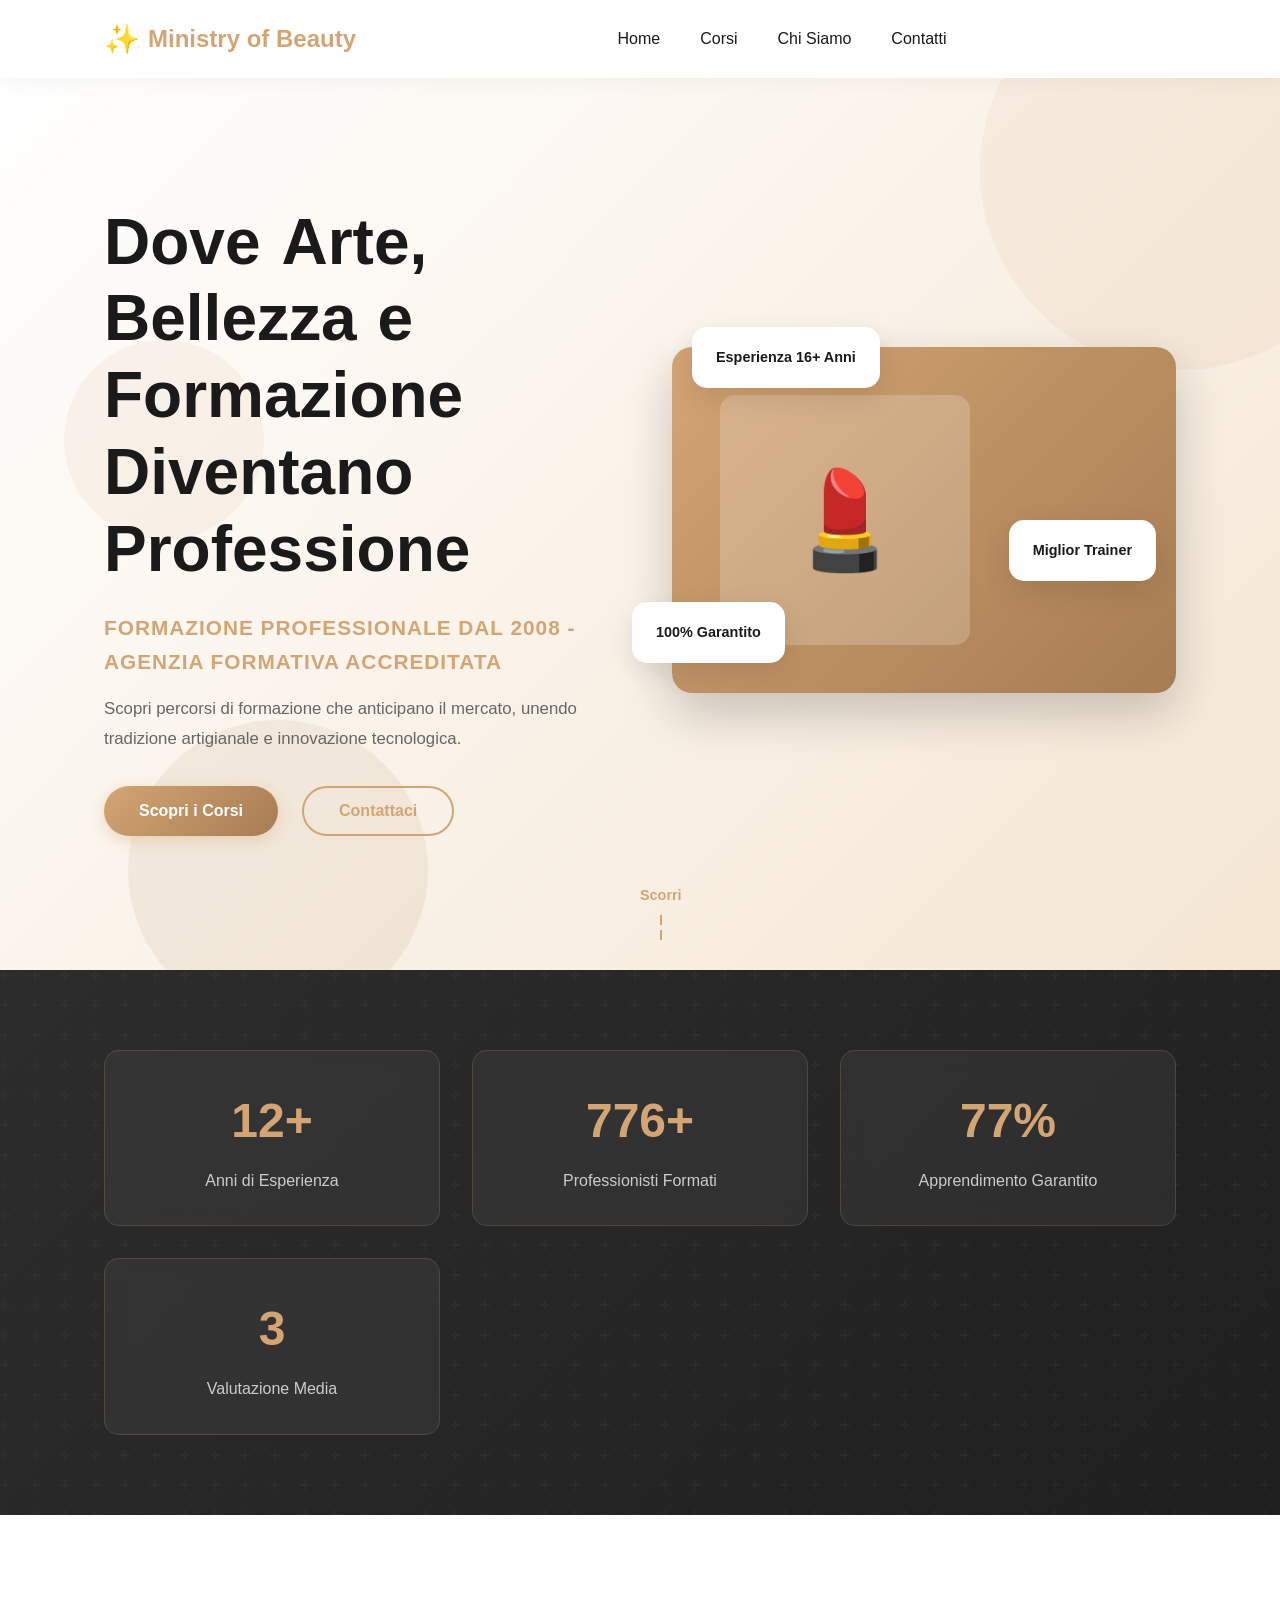
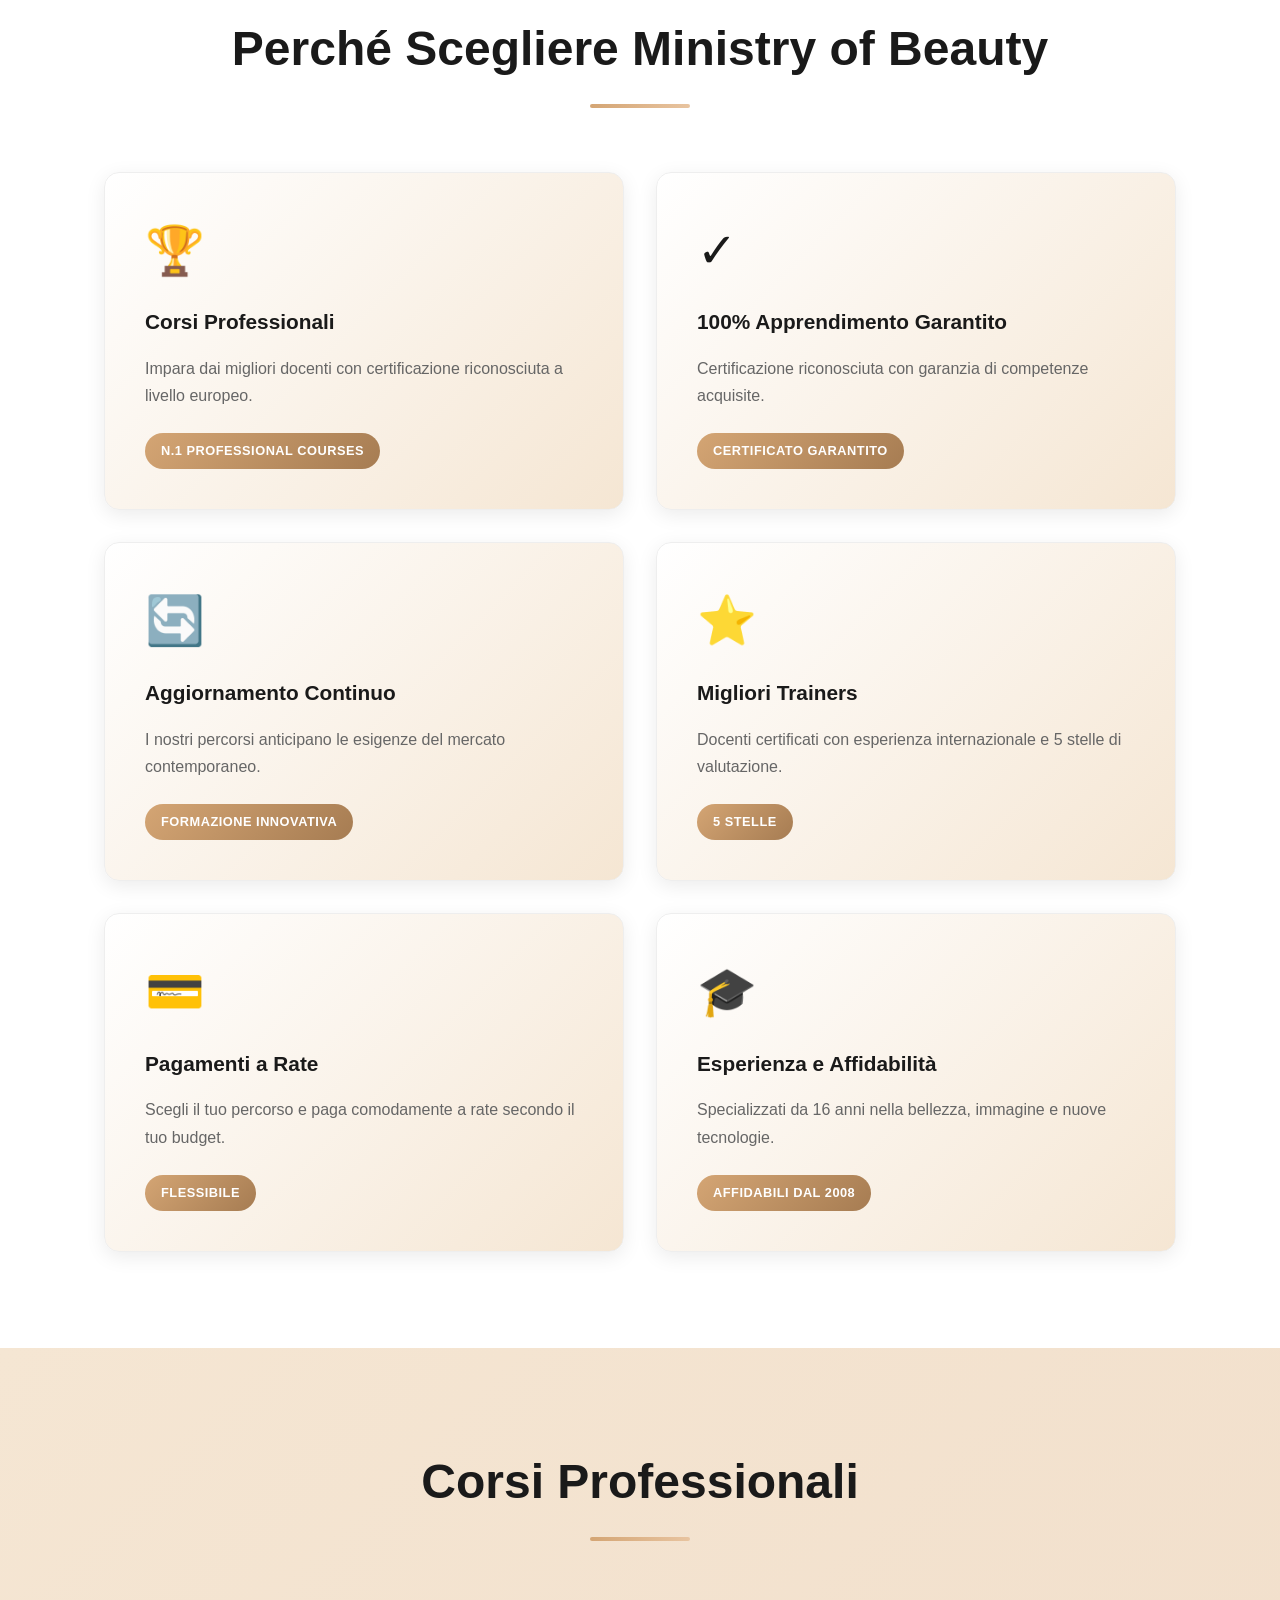
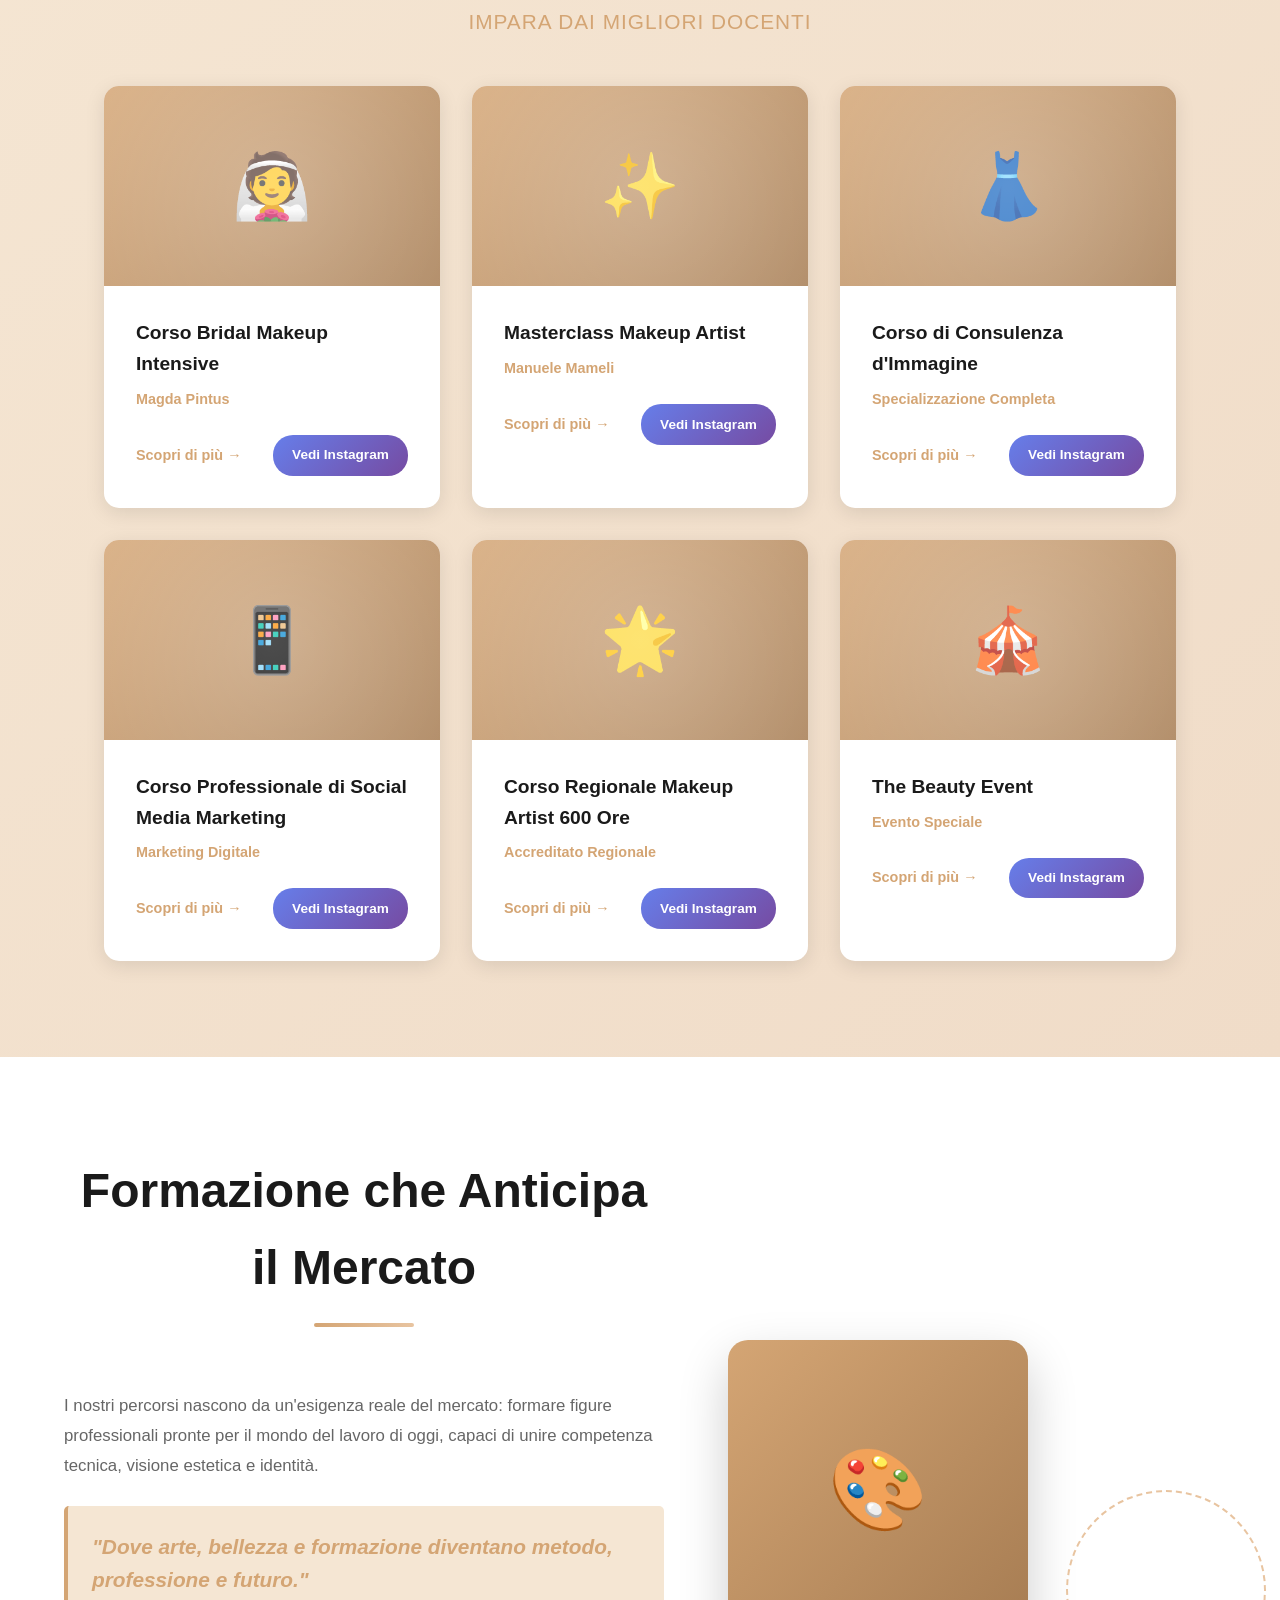
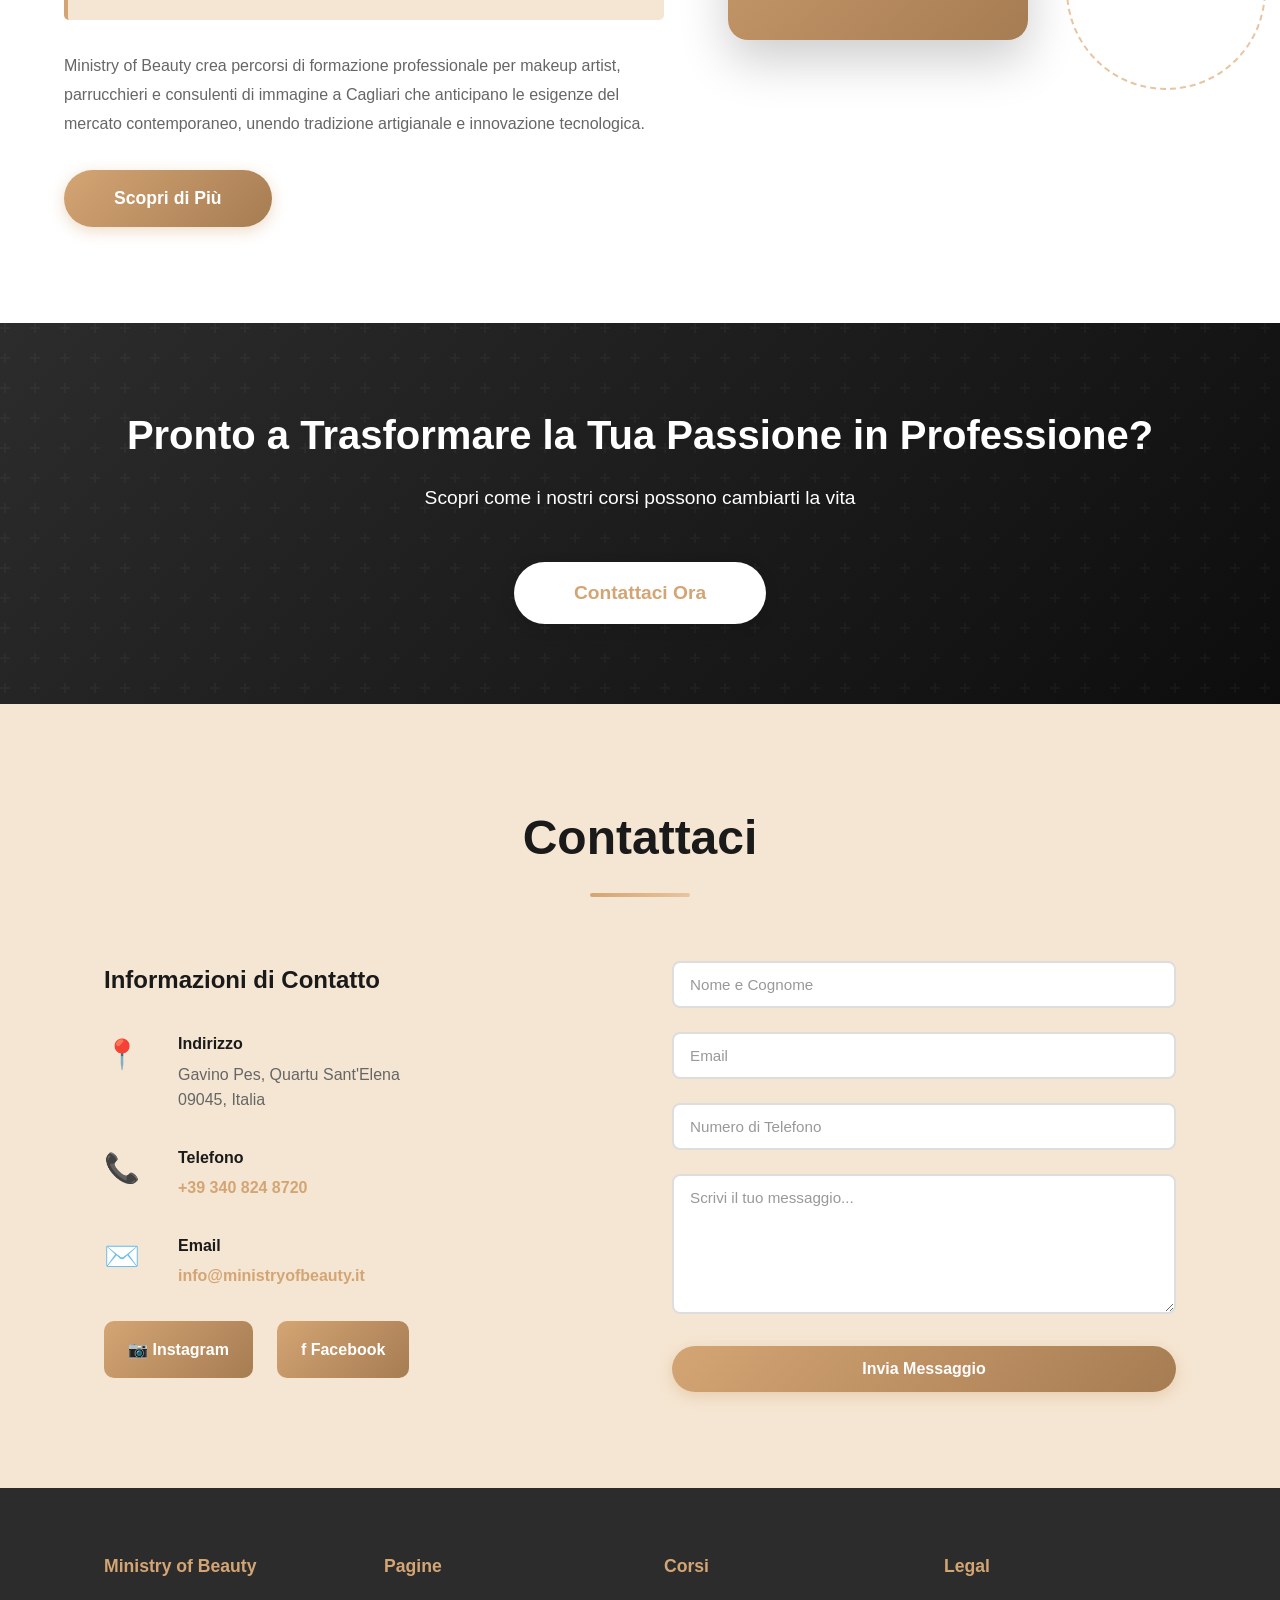
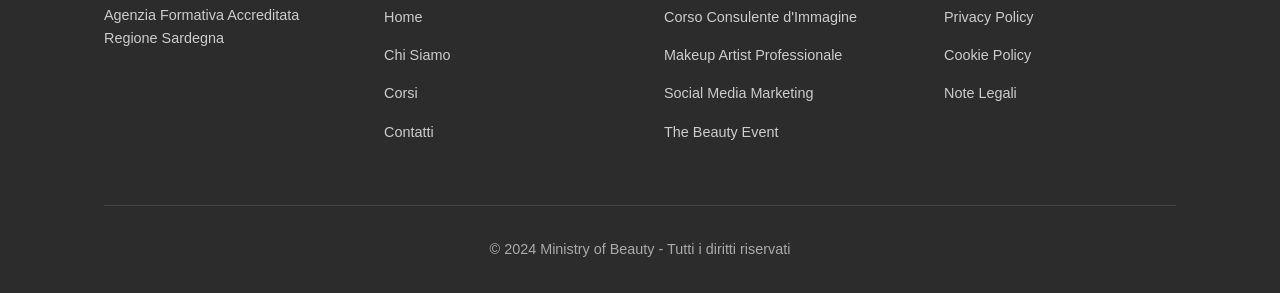
==== index-advanced.html @ 4436c4a7 "Create advanced marketing-style homepage with animations Add complete professional homepage with 3 s" ====
<!DOCTYPE html>
<html lang="it">
<head>
    <meta charset="UTF-8">
    <meta name="viewport" content="width=device-width, initial-scale=1.0">
    <title>Ministry of Beauty - Formazione Professionale di Trucco in Sardegna</title>
    <link rel="stylesheet" href="styles.css">
</head>
<body>

<!-- HEADER & NAVIGATION -->
<header class="navbar">
    <div class="container navbar-container">
        <div class="logo">
            <span class="logo-icon">✨</span>
            <span class="logo-text">Ministry of Beauty</span>
        </div>
        <nav class="nav-menu">
            <a href="#home" class="nav-link">Home</a>
            <a href="#corsi" class="nav-link">Corsi</a>
            <a href="#chi-siamo" class="nav-link">Chi Siamo</a>
            <a href="#contatti" class="nav-link">Contatti</a>
        </nav>
        <button class="mobile-menu-btn">
            <span></span>
            <span></span>
            <span></span>
        </button>
    </div>
</header>

<!-- HERO SECTION -->
<section class="hero" id="home">
    <div class="hero-background">
        <div class="animated-shape shape-1"></div>
        <div class="animated-shape shape-2"></div>
        <div class="animated-shape shape-3"></div>
    </div>

    <div class="container hero-content">
        <div class="hero-text">
            <h1 class="hero-title">
                <span class="word">Dove</span>
                <span class="word">Arte,</span>
                <span class="word">Bellezza</span>
                <span class="word">e</span>
                <span class="word">Formazione</span>
                <span class="word">Diventano</span>
                <span class="word">Professione</span>
            </h1>
            <p class="hero-subtitle">Formazione Professionale dal 2008 - Agenzia Formativa Accreditata</p>
            <p class="hero-description">Scopri percorsi di formazione che anticipano il mercato, unendo tradizione artigianale e innovazione tecnologica.</p>
            <div class="hero-buttons">
                <button class="btn btn-primary btn-pulse">Scopri i Corsi</button>
                <button class="btn btn-secondary">Contattaci</button>
            </div>
        </div>

        <div class="hero-image">
            <div class="image-card">
                <div class="image-placeholder">
                    <span class="emoji">💄</span>
                </div>
            </div>
            <div class="floating-card card-1">Esperienza 16+ Anni</div>
            <div class="floating-card card-2">100% Garantito</div>
            <div class="floating-card card-3">Miglior Trainer</div>
        </div>
    </div>

    <div class="scroll-indicator">
        <span>Scorri</span>
        <div class="scroll-arrow">
            <span></span>
            <span></span>
        </div>
    </div>
</section>

<!-- STATS SECTION -->
<section class="stats">
    <div class="container">
        <div class="stats-grid">
            <div class="stat-item stat-1">
                <div class="stat-number">16+</div>
                <div class="stat-label">Anni di Esperienza</div>
            </div>
            <div class="stat-item stat-2">
                <div class="stat-number">1000+</div>
                <div class="stat-label">Professionisti Formati</div>
            </div>
            <div class="stat-item stat-3">
                <div class="stat-number">100%</div>
                <div class="stat-label">Apprendimento Garantito</div>
            </div>
            <div class="stat-item stat-4">
                <div class="stat-number">5⭐</div>
                <div class="stat-label">Valutazione Media</div>
            </div>
        </div>
    </div>
</section>

<!-- FEATURES SECTION -->
<section class="features">
    <div class="container">
        <h2 class="section-title">Perché Scegliere Ministry of Beauty</h2>
        <div class="features-grid">
            <div class="feature-card feature-1">
                <div class="feature-icon">🏆</div>
                <h3>Corsi Professionali</h3>
                <p>Impara dai migliori docenti con certificazione riconosciuta a livello europeo.</p>
                <span class="feature-label">N.1 Professional Courses</span>
            </div>

            <div class="feature-card feature-2">
                <div class="feature-icon">✓</div>
                <h3>100% Apprendimento Garantito</h3>
                <p>Certificazione riconosciuta con garanzia di competenze acquisite.</p>
                <span class="feature-label">Certificato Garantito</span>
            </div>

            <div class="feature-card feature-3">
                <div class="feature-icon">🔄</div>
                <h3>Aggiornamento Continuo</h3>
                <p>I nostri percorsi anticipano le esigenze del mercato contemporaneo.</p>
                <span class="feature-label">Formazione Innovativa</span>
            </div>

            <div class="feature-card feature-4">
                <div class="feature-icon">⭐</div>
                <h3>Migliori Trainers</h3>
                <p>Docenti certificati con esperienza internazionale e 5 stelle di valutazione.</p>
                <span class="feature-label">5 Stelle</span>
            </div>

            <div class="feature-card feature-5">
                <div class="feature-icon">💳</div>
                <h3>Pagamenti a Rate</h3>
                <p>Scegli il tuo percorso e paga comodamente a rate secondo il tuo budget.</p>
                <span class="feature-label">Flessibile</span>
            </div>

            <div class="feature-card feature-6">
                <div class="feature-icon">🎓</div>
                <h3>Esperienza e Affidabilità</h3>
                <p>Specializzati da 16 anni nella bellezza, immagine e nuove tecnologie.</p>
                <span class="feature-label">Affidabili dal 2008</span>
            </div>
        </div>
    </div>
</section>

<!-- COURSES SECTION -->
<section class="courses" id="corsi">
    <div class="container">
        <h2 class="section-title">Corsi Professionali</h2>
        <p class="section-subtitle">Impara dai migliori docenti</p>

        <div class="courses-grid">
            <div class="course-card course-1">
                <div class="course-image">👰</div>
                <div class="course-content">
                    <h3>Corso Bridal Makeup Intensive</h3>
                    <p>Magda Pintus</p>
                    <div class="course-footer">
                        <a href="#" class="link-btn">Scopri di più →</a>
                        <a href="#" class="instagram-btn">Vedi Instagram</a>
                    </div>
                </div>
            </div>

            <div class="course-card course-2">
                <div class="course-image">✨</div>
                <div class="course-content">
                    <h3>Masterclass Makeup Artist</h3>
                    <p>Manuele Mameli</p>
                    <div class="course-footer">
                        <a href="#" class="link-btn">Scopri di più →</a>
                        <a href="#" class="instagram-btn">Vedi Instagram</a>
                    </div>
                </div>
            </div>

            <div class="course-card course-3">
                <div class="course-image">👗</div>
                <div class="course-content">
                    <h3>Corso di Consulenza d'Immagine</h3>
                    <p>Specializzazione Completa</p>
                    <div class="course-footer">
                        <a href="#" class="link-btn">Scopri di più →</a>
                        <a href="#" class="instagram-btn">Vedi Instagram</a>
                    </div>
                </div>
            </div>

            <div class="course-card course-4">
                <div class="course-image">📱</div>
                <div class="course-content">
                    <h3>Corso Professionale di Social Media Marketing</h3>
                    <p>Marketing Digitale</p>
                    <div class="course-footer">
                        <a href="#" class="link-btn">Scopri di più →</a>
                        <a href="#" class="instagram-btn">Vedi Instagram</a>
                    </div>
                </div>
            </div>

            <div class="course-card course-5">
                <div class="course-image">🌟</div>
                <div class="course-content">
                    <h3>Corso Regionale Makeup Artist 600 Ore</h3>
                    <p>Accreditato Regionale</p>
                    <div class="course-footer">
                        <a href="#" class="link-btn">Scopri di più →</a>
                        <a href="#" class="instagram-btn">Vedi Instagram</a>
                    </div>
                </div>
            </div>

            <div class="course-card course-6">
                <div class="course-image">🎪</div>
                <div class="course-content">
                    <h3>The Beauty Event</h3>
                    <p>Evento Speciale</p>
                    <div class="course-footer">
                        <a href="#" class="link-btn">Scopri di più →</a>
                        <a href="#" class="instagram-btn">Vedi Instagram</a>
                    </div>
                </div>
            </div>
        </div>
    </div>
</section>

<!-- ABOUT SECTION -->
<section class="about" id="chi-siamo">
    <div class="container about-container">
        <div class="about-content">
            <h2 class="section-title">Formazione che Anticipa il Mercato</h2>
            <p class="about-text">I nostri percorsi nascono da un'esigenza reale del mercato: formare figure professionali pronte per il mondo del lavoro di oggi, capaci di unire competenza tecnica, visione estetica e identità.</p>
            <p class="about-tagline">"Dove arte, bellezza e formazione diventano metodo, professione e futuro."</p>

            <p class="about-description">Ministry of Beauty crea percorsi di formazione professionale per makeup artist, parrucchieri e consulenti di immagine a Cagliari che anticipano le esigenze del mercato contemporaneo, unendo tradizione artigianale e innovazione tecnologica.</p>

            <button class="btn btn-primary btn-lg">Scopri di Più</button>
        </div>

        <div class="about-visual">
            <div class="visual-card">
                <span class="visual-emoji">🎨</span>
            </div>
            <div class="visual-dots"></div>
        </div>
    </div>
</section>

<!-- CTA SECTION -->
<section class="cta-section">
    <div class="container">
        <h2>Pronto a Trasformare la Tua Passione in Professione?</h2>
        <p>Scopri come i nostri corsi possono cambiarti la vita</p>
        <button class="btn btn-light btn-xl">Contattaci Ora</button>
    </div>
</section>

<!-- CONTACT SECTION -->
<section class="contact" id="contatti">
    <div class="container">
        <h2 class="section-title">Contattaci</h2>

        <div class="contact-grid">
            <div class="contact-info">
                <h3>Informazioni di Contatto</h3>

                <div class="info-item">
                    <span class="info-icon">📍</span>
                    <div>
                        <strong>Indirizzo</strong>
                        <p>Gavino Pes, Quartu Sant'Elena<br>09045, Italia</p>
                    </div>
                </div>

                <div class="info-item">
                    <span class="info-icon">📞</span>
                    <div>
                        <strong>Telefono</strong>
                        <p><a href="tel:+393408248720">+39 340 824 8720</a></p>
                    </div>
                </div>

                <div class="info-item">
                    <span class="info-icon">✉️</span>
                    <div>
                        <strong>Email</strong>
                        <p><a href="mailto:info@ministryofbeauty.it">info@ministryofbeauty.it</a></p>
                    </div>
                </div>

                <div class="social-links">
                    <a href="#" class="social-icon">📷 Instagram</a>
                    <a href="#" class="social-icon">f Facebook</a>
                </div>
            </div>

            <form class="contact-form" id="contactForm">
                <div class="form-group">
                    <input type="text" placeholder="Nome e Cognome" required>
                </div>

                <div class="form-group">
                    <input type="email" placeholder="Email" required>
                </div>

                <div class="form-group">
                    <input type="tel" placeholder="Numero di Telefono" required>
                </div>

                <div class="form-group">
                    <textarea placeholder="Scrivi il tuo messaggio..." rows="5" required></textarea>
                </div>

                <button type="submit" class="btn btn-primary btn-block">Invia Messaggio</button>
            </form>
        </div>
    </div>
</section>

<!-- FOOTER -->
<footer class="footer">
    <div class="container">
        <div class="footer-content">
            <div class="footer-section">
                <h4>Ministry of Beauty</h4>
                <p>Agenzia Formativa Accreditata Regione Sardegna</p>
            </div>

            <div class="footer-section">
                <h4>Pagine</h4>
                <ul>
                    <li><a href="#home">Home</a></li>
                    <li><a href="#chi-siamo">Chi Siamo</a></li>
                    <li><a href="#corsi">Corsi</a></li>
                    <li><a href="#contatti">Contatti</a></li>
                </ul>
            </div>

            <div class="footer-section">
                <h4>Corsi</h4>
                <ul>
                    <li><a href="#">Corso Consulente d'Immagine</a></li>
                    <li><a href="#">Makeup Artist Professionale</a></li>
                    <li><a href="#">Social Media Marketing</a></li>
                    <li><a href="#">The Beauty Event</a></li>
                </ul>
            </div>

            <div class="footer-section">
                <h4>Legal</h4>
                <ul>
                    <li><a href="#">Privacy Policy</a></li>
                    <li><a href="#">Cookie Policy</a></li>
                    <li><a href="#">Note Legali</a></li>
                </ul>
            </div>
        </div>

        <div class="footer-bottom">
            <p>&copy; 2024 Ministry of Beauty - Tutti i diritti riservati</p>
        </div>
    </div>
</footer>

<script src="script.js"></script>
</body>
</html>
---- styles.css ----
/* ================================
   RESET & VARIABLES
   ================================ */

* {
    margin: 0;
    padding: 0;
    box-sizing: border-box;
}

:root {
    --primary: #d4a574;
    --primary-dark: #a67c52;
    --primary-light: #e8c4a0;
    --secondary: #2c2c2c;
    --accent: #f5e6d3;
    --text-dark: #1a1a1a;
    --text-light: #666;
    --border: #eee;
    --success: #4caf50;
    --white: #ffffff;
    --shadow: 0 10px 30px rgba(0, 0, 0, 0.1);
    --shadow-lg: 0 20px 50px rgba(0, 0, 0, 0.2);
}

html {
    scroll-behavior: smooth;
}

body {
    font-family: 'Segoe UI', Tahoma, Geneva, Verdana, sans-serif;
    line-height: 1.6;
    color: var(--text-dark);
    background: var(--white);
    overflow-x: hidden;
}

.container {
    max-width: 1200px;
    margin: 0 auto;
    padding: 0 5%;
}

/* ================================
   BUTTONS
   ================================ */

.btn {
    padding: 14px 35px;
    border: none;
    border-radius: 50px;
    font-size: 1rem;
    font-weight: 600;
    cursor: pointer;
    transition: all 0.3s cubic-bezier(0.4, 0, 0.2, 1);
    position: relative;
    overflow: hidden;
    text-decoration: none;
    display: inline-block;
}

.btn::before {
    content: '';
    position: absolute;
    top: 0;
    left: -100%;
    width: 100%;
    height: 100%;
    background: rgba(255, 255, 255, 0.2);
    transition: left 0.4s ease;
}

.btn:hover::before {
    left: 100%;
}

.btn-primary {
    background: linear-gradient(135deg, var(--primary) 0%, var(--primary-dark) 100%);
    color: var(--white);
    box-shadow: 0 4px 15px rgba(212, 165, 116, 0.4);
}

.btn-primary:hover {
    transform: translateY(-3px);
    box-shadow: 0 8px 25px rgba(212, 165, 116, 0.6);
}

.btn-primary:active {
    transform: translateY(-1px);
}

.btn-secondary {
    background: transparent;
    color: var(--primary);
    border: 2px solid var(--primary);
}

.btn-secondary:hover {
    background: var(--primary);
    color: var(--white);
    box-shadow: 0 8px 25px rgba(212, 165, 116, 0.4);
}

.btn-light {
    background: var(--white);
    color: var(--primary);
    box-shadow: 0 4px 15px rgba(0, 0, 0, 0.1);
}

.btn-light:hover {
    transform: translateY(-3px);
    box-shadow: 0 8px 25px rgba(0, 0, 0, 0.2);
}

.btn-block {
    width: 100%;
}

.btn-lg {
    padding: 18px 50px;
    font-size: 1.1rem;
}

.btn-xl {
    padding: 20px 60px;
    font-size: 1.2rem;
}

.btn-pulse {
    animation: pulse-animation 2s ease-in-out infinite;
}

@keyframes pulse-animation {
    0%, 100% {
        box-shadow: 0 4px 15px rgba(212, 165, 116, 0.4);
    }
    50% {
        box-shadow: 0 4px 30px rgba(212, 165, 116, 0.8);
    }
}

/* ================================
   HEADER & NAVIGATION
   ================================ */

.navbar {
    position: fixed;
    top: 0;
    width: 100%;
    background: rgba(255, 255, 255, 0.95);
    backdrop-filter: blur(10px);
    box-shadow: 0 2px 20px rgba(0, 0, 0, 0.05);
    z-index: 1000;
}

.navbar-container {
    display: flex;
    justify-content: space-between;
    align-items: center;
    padding: 1rem 5%;
    gap: 2rem;
}

.logo {
    display: flex;
    align-items: center;
    gap: 0.5rem;
    font-size: 1.5rem;
    font-weight: bold;
    color: var(--primary);
    text-decoration: none;
}

.logo-icon {
    font-size: 1.8rem;
    animation: float 3s ease-in-out infinite;
}

@keyframes float {
    0%, 100% { transform: translateY(0px); }
    50% { transform: translateY(-10px); }
}

.nav-menu {
    display: flex;
    gap: 2.5rem;
    flex: 1;
    justify-content: center;
}

.nav-link {
    color: var(--text-dark);
    text-decoration: none;
    font-weight: 500;
    position: relative;
    transition: color 0.3s ease;
}

.nav-link::after {
    content: '';
    position: absolute;
    bottom: -5px;
    left: 0;
    width: 0;
    height: 2px;
    background: var(--primary);
    transition: width 0.3s ease;
}

.nav-link:hover {
    color: var(--primary);
}

.nav-link:hover::after {
    width: 100%;
}

.mobile-menu-btn {
    display: none;
    flex-direction: column;
    gap: 5px;
    background: none;
    border: none;
    cursor: pointer;
}

.mobile-menu-btn span {
    width: 25px;
    height: 3px;
    background: var(--text-dark);
    border-radius: 2px;
    transition: all 0.3s ease;
}

/* ================================
   HERO SECTION
   ================================ */

.hero {
    margin-top: 70px;
    min-height: 100vh;
    background: linear-gradient(135deg, #ffffff 0%, var(--accent) 100%);
    position: relative;
    overflow: hidden;
    display: flex;
    align-items: center;
    justify-content: center;
}

.hero-background {
    position: absolute;
    top: 0;
    left: 0;
    right: 0;
    bottom: 0;
    z-index: 1;
    overflow: hidden;
}

.animated-shape {
    position: absolute;
    border-radius: 50%;
    opacity: 0.1;
}

.shape-1 {
    width: 400px;
    height: 400px;
    background: var(--primary);
    top: -100px;
    right: -100px;
    animation: float-shape 6s ease-in-out infinite;
}

.shape-2 {
    width: 300px;
    height: 300px;
    background: var(--primary-dark);
    bottom: -50px;
    left: 10%;
    animation: float-shape-2 8s ease-in-out infinite;
}

.shape-3 {
    width: 200px;
    height: 200px;
    background: var(--primary);
    top: 30%;
    left: 5%;
    animation: float-shape 7s ease-in-out infinite;
}

@keyframes float-shape {
    0%, 100% { transform: translate(0, 0) rotate(0deg); }
    50% { transform: translate(30px, -30px) rotate(180deg); }
}

@keyframes float-shape-2 {
    0%, 100% { transform: translate(0, 0) rotate(0deg); }
    50% { transform: translate(-30px, 30px) rotate(180deg); }
}

.hero-content {
    display: grid;
    grid-template-columns: 1fr 1fr;
    gap: 4rem;
    align-items: center;
    z-index: 2;
    position: relative;
}

.hero-text {
    animation: slide-in-left 0.8s ease-out;
}

@keyframes slide-in-left {
    from {
        opacity: 0;
        transform: translateX(-50px);
    }
    to {
        opacity: 1;
        transform: translateX(0);
    }
}

.hero-title {
    font-size: 4rem;
    font-weight: 700;
    line-height: 1.2;
    margin-bottom: 1.5rem;
    color: var(--text-dark);
}

.hero-title .word {
    display: inline-block;
    opacity: 0;
    animation: word-appear 0.6s ease-out forwards;
    margin-right: 0.2rem;
}

.hero-title .word:nth-child(1) { animation-delay: 0s; }
.hero-title .word:nth-child(2) { animation-delay: 0.1s; }
.hero-title .word:nth-child(3) { animation-delay: 0.2s; }
.hero-title .word:nth-child(4) { animation-delay: 0.3s; }
.hero-title .word:nth-child(5) { animation-delay: 0.4s; }
.hero-title .word:nth-child(6) { animation-delay: 0.5s; }
.hero-title .word:nth-child(7) { animation-delay: 0.6s; }

@keyframes word-appear {
    from {
        opacity: 0;
        transform: translateY(30px);
    }
    to {
        opacity: 1;
        transform: translateY(0);
    }
}

.hero-subtitle {
    font-size: 1.3rem;
    color: var(--primary);
    margin-bottom: 1rem;
    font-weight: 600;
    text-transform: uppercase;
    letter-spacing: 1px;
    animation: fade-in 0.8s ease-out 0.5s both;
}

.hero-description {
    font-size: 1.05rem;
    color: var(--text-light);
    margin-bottom: 2rem;
    line-height: 1.8;
    animation: fade-in 0.8s ease-out 0.6s both;
}

@keyframes fade-in {
    from {
        opacity: 0;
        transform: translateY(20px);
    }
    to {
        opacity: 1;
        transform: translateY(0);
    }
}

.hero-buttons {
    display: flex;
    gap: 1.5rem;
    animation: fade-in 0.8s ease-out 0.7s both;
}

.hero-image {
    position: relative;
    animation: slide-in-right 0.8s ease-out;
}

@keyframes slide-in-right {
    from {
        opacity: 0;
        transform: translateX(50px);
    }
    to {
        opacity: 1;
        transform: translateX(0);
    }
}

.image-card {
    background: linear-gradient(135deg, var(--primary) 0%, var(--primary-dark) 100%);
    border-radius: 20px;
    padding: 3rem;
    text-align: center;
    position: relative;
    box-shadow: var(--shadow-lg);
}

.image-placeholder {
    width: 250px;
    height: 250px;
    background: rgba(255, 255, 255, 0.2);
    border-radius: 15px;
    display: flex;
    align-items: center;
    justify-content: center;
    font-size: 6rem;
    animation: scale-bounce 1s ease-in-out infinite;
}

@keyframes scale-bounce {
    0%, 100% { transform: scale(1); }
    50% { transform: scale(1.05); }
}

.floating-card {
    position: absolute;
    background: var(--white);
    padding: 1.2rem 1.5rem;
    border-radius: 15px;
    box-shadow: var(--shadow);
    font-weight: 600;
    color: var(--text-dark);
    font-size: 0.9rem;
    animation: float-up 3s ease-in-out infinite;
}

.card-1 {
    top: -20px;
    left: 20px;
    animation-delay: 0s;
}

.card-2 {
    bottom: 30px;
    left: -40px;
    animation-delay: 0.5s;
}

.card-3 {
    right: 20px;
    top: 50%;
    animation-delay: 1s;
}

@keyframes float-up {
    0%, 100% { transform: translateY(0px); }
    50% { transform: translateY(-20px); }
}

.scroll-indicator {
    position: absolute;
    bottom: 30px;
    left: 50%;
    transform: translateX(-50%);
    text-align: center;
    animation: fade-in 0.8s ease-out 1s both;
}

.scroll-indicator span {
    display: block;
    color: var(--primary);
    font-weight: 600;
    margin-bottom: 0.5rem;
    font-size: 0.9rem;
}

.scroll-arrow {
    display: flex;
    flex-direction: column;
    gap: 5px;
}

.scroll-arrow span {
    width: 2px;
    height: 10px;
    background: var(--primary);
    margin: 0 auto;
    animation: scroll-down 2s ease-in-out infinite;
}

.scroll-arrow span:nth-child(2) {
    animation-delay: 0.2s;
}

@keyframes scroll-down {
    0% {
        opacity: 1;
        transform: translateY(0);
    }
    50% {
        opacity: 1;
    }
    100% {
        opacity: 0;
        transform: translateY(10px);
    }
}

/* ================================
   STATS SECTION
   ================================ */

.stats {
    background: linear-gradient(135deg, var(--secondary) 0%, #1f1f1f 100%);
    padding: 5rem 0;
    position: relative;
    overflow: hidden;
}

.stats::before {
    content: '';
    position: absolute;
    top: 0;
    left: 0;
    right: 0;
    bottom: 0;
    background: url("data:image/svg+xml,%3Csvg width='60' height='60' viewBox='0 0 60 60' xmlns='http://www.w3.org/2000/svg'%3E%3Cg fill='none' fill-rule='evenodd'%3E%3Cg fill='%23ffffff' fill-opacity='0.05'%3E%3Cpath d='M36 34v-4h-2v4h-4v2h4v4h2v-4h4v-2h-4zm0-30V0h-2v4h-4v2h4v4h2V6h4V4h-4zM6 34v-4H4v4H0v2h4v4h2v-4h4v-2H6zM6 4V0H4v4H0v2h4v4h2V6h4V4H6z'/%3E%3C/g%3E%3C/g%3E%3C/svg%3E");
    opacity: 0.5;
}

.stats-grid {
    display: grid;
    grid-template-columns: repeat(auto-fit, minmax(250px, 1fr));
    gap: 2rem;
    position: relative;
    z-index: 1;
}

.stat-item {
    text-align: center;
    color: var(--white);
    padding: 2rem;
    background: rgba(255, 255, 255, 0.05);
    border-radius: 15px;
    border: 1px solid rgba(212, 165, 116, 0.2);
    backdrop-filter: blur(10px);
    transition: all 0.3s ease;
}

.stat-item:hover {
    background: rgba(212, 165, 116, 0.1);
    border-color: rgba(212, 165, 116, 0.5);
    transform: translateY(-10px);
}

.stat-number {
    font-size: 3rem;
    font-weight: 700;
    color: var(--primary);
    margin-bottom: 0.5rem;
    animation: counter-up 2s ease-out;
}

.stat-label {
    font-size: 1rem;
    color: #ccc;
    font-weight: 500;
}

@keyframes counter-up {
    from {
        opacity: 0;
        transform: translateY(20px);
    }
    to {
        opacity: 1;
        transform: translateY(0);
    }
}

/* ================================
   FEATURES SECTION
   ================================ */

.features {
    padding: 6rem 0;
    background: var(--white);
}

.section-title {
    font-size: 3rem;
    font-weight: 700;
    text-align: center;
    margin-bottom: 4rem;
    color: var(--text-dark);
    position: relative;
}

.section-title::after {
    content: '';
    display: block;
    width: 100px;
    height: 4px;
    background: linear-gradient(90deg, var(--primary), var(--primary-light));
    margin: 1rem auto 0;
    border-radius: 2px;
}

.features-grid {
    display: grid;
    grid-template-columns: repeat(auto-fit, minmax(350px, 1fr));
    gap: 2rem;
}

.feature-card {
    background: linear-gradient(135deg, #ffffff 0%, var(--accent) 100%);
    padding: 2.5rem;
    border-radius: 15px;
    border: 1px solid var(--border);
    box-shadow: 0 5px 20px rgba(0, 0, 0, 0.08);
    transition: all 0.3s cubic-bezier(0.4, 0, 0.2, 1);
    position: relative;
    overflow: hidden;
    cursor: pointer;
}

.feature-card::before {
    content: '';
    position: absolute;
    top: 0;
    left: -100%;
    width: 100%;
    height: 100%;
    background: linear-gradient(90deg, transparent, rgba(212, 165, 116, 0.2), transparent);
    transition: left 0.5s ease;
}

.feature-card:hover::before {
    left: 100%;
}

.feature-card:hover {
    transform: translateY(-15px);
    box-shadow: 0 15px 40px rgba(212, 165, 116, 0.2);
    border-color: var(--primary);
}

.feature-icon {
    font-size: 3rem;
    margin-bottom: 1rem;
    display: block;
    transition: all 0.3s ease;
}

.feature-card:hover .feature-icon {
    transform: scale(1.2) rotate(10deg);
}

.feature-card h3 {
    font-size: 1.3rem;
    margin-bottom: 1rem;
    color: var(--text-dark);
}

.feature-card p {
    color: var(--text-light);
    margin-bottom: 1.5rem;
    line-height: 1.7;
}

.feature-label {
    display: inline-block;
    background: linear-gradient(135deg, var(--primary), var(--primary-dark));
    color: var(--white);
    padding: 0.5rem 1rem;
    border-radius: 20px;
    font-size: 0.8rem;
    font-weight: 600;
    text-transform: uppercase;
    letter-spacing: 0.5px;
}

/* Animation stagger effect */
.feature-1 { animation: slide-in-bottom 0.6s ease-out 0s; }
.feature-2 { animation: slide-in-bottom 0.6s ease-out 0.1s; }
.feature-3 { animation: slide-in-bottom 0.6s ease-out 0.2s; }
.feature-4 { animation: slide-in-bottom 0.6s ease-out 0.3s; }
.feature-5 { animation: slide-in-bottom 0.6s ease-out 0.4s; }
.feature-6 { animation: slide-in-bottom 0.6s ease-out 0.5s; }

@keyframes slide-in-bottom {
    from {
        opacity: 0;
        transform: translateY(50px);
    }
    to {
        opacity: 1;
        transform: translateY(0);
    }
}

/* ================================
   COURSES SECTION
   ================================ */

.courses {
    padding: 6rem 0;
    background: linear-gradient(135deg, var(--accent) 0%, #f0dcc8 100%);
    position: relative;
}

.section-subtitle {
    text-align: center;
    font-size: 1.3rem;
    color: var(--primary);
    margin-bottom: 3rem;
    font-weight: 500;
    text-transform: uppercase;
    letter-spacing: 1px;
}

.courses-grid {
    display: grid;
    grid-template-columns: repeat(auto-fit, minmax(320px, 1fr));
    gap: 2rem;
}

.course-card {
    background: var(--white);
    border-radius: 15px;
    overflow: hidden;
    box-shadow: 0 5px 20px rgba(0, 0, 0, 0.1);
    transition: all 0.3s cubic-bezier(0.4, 0, 0.2, 1);
    position: relative;
}

.course-card::after {
    content: '';
    position: absolute;
    top: 0;
    left: 0;
    right: 0;
    height: 4px;
    background: linear-gradient(90deg, var(--primary), var(--primary-light), var(--primary));
    transform: scaleX(0);
    transform-origin: left;
    transition: transform 0.4s ease;
}

.course-card:hover::after {
    transform: scaleX(1);
}

.course-card:hover {
    transform: translateY(-20px);
    box-shadow: 0 20px 50px rgba(212, 165, 116, 0.3);
}

.course-image {
    width: 100%;
    height: 200px;
    background: linear-gradient(135deg, var(--primary) 0%, var(--primary-dark) 100%);
    display: flex;
    align-items: center;
    justify-content: center;
    font-size: 4rem;
    transition: all 0.3s ease;
    position: relative;
    overflow: hidden;
}

.course-card:hover .course-image {
    background: linear-gradient(135deg, var(--primary-dark) 0%, var(--primary) 100%);
}

.course-image::before {
    content: '';
    position: absolute;
    top: -50%;
    left: -50%;
    width: 200%;
    height: 200%;
    background: radial-gradient(circle, rgba(255, 255, 255, 0.3), transparent);
    animation: shimmer 3s infinite;
}

@keyframes shimmer {
    0% { transform: translate(-100%, -100%) rotate(0deg); }
    100% { transform: translate(100%, 100%) rotate(360deg); }
}

.course-content {
    padding: 2rem;
}

.course-content h3 {
    font-size: 1.2rem;
    color: var(--text-dark);
    margin-bottom: 0.5rem;
    font-weight: 600;
}

.course-content p {
    color: var(--primary);
    font-weight: 600;
    font-size: 0.9rem;
    margin-bottom: 1.5rem;
}

.course-footer {
    display: flex;
    justify-content: space-between;
    align-items: center;
    gap: 1rem;
}

.link-btn {
    color: var(--primary);
    text-decoration: none;
    font-weight: 600;
    transition: all 0.3s ease;
    font-size: 0.9rem;
}

.link-btn:hover {
    color: var(--primary-dark);
    gap: 0.5rem;
}

.instagram-btn {
    background: linear-gradient(135deg, #667eea 0%, #764ba2 100%);
    color: var(--white);
    text-decoration: none;
    padding: 0.6rem 1.2rem;
    border-radius: 20px;
    font-size: 0.85rem;
    font-weight: 600;
    transition: all 0.3s ease;
    display: inline-block;
}

.instagram-btn:hover {
    transform: scale(1.05);
    box-shadow: 0 5px 15px rgba(102, 126, 234, 0.4);
}

/* Course card stagger animation */
.course-1 { animation: pop-in 0.6s ease-out 0s; }
.course-2 { animation: pop-in 0.6s ease-out 0.1s; }
.course-3 { animation: pop-in 0.6s ease-out 0.2s; }
.course-4 { animation: pop-in 0.6s ease-out 0.3s; }
.course-5 { animation: pop-in 0.6s ease-out 0.4s; }
.course-6 { animation: pop-in 0.6s ease-out 0.5s; }

@keyframes pop-in {
    from {
        opacity: 0;
        transform: scale(0.8);
    }
    to {
        opacity: 1;
        transform: scale(1);
    }
}

/* ================================
   ABOUT SECTION
   ================================ */

.about {
    padding: 6rem 0;
    background: var(--white);
}

.about-container {
    max-width: 100%;
}

.about-content {
    max-width: 600px;
    animation: fade-in 0.8s ease-out;
}

.about-text {
    font-size: 1.05rem;
    color: var(--text-light);
    margin-bottom: 1.5rem;
    line-height: 1.8;
}

.about-tagline {
    font-size: 1.3rem;
    color: var(--primary);
    font-style: italic;
    font-weight: 600;
    margin-bottom: 2rem;
    padding: 1.5rem;
    background: var(--accent);
    border-left: 4px solid var(--primary);
    border-radius: 5px;
}

.about-description {
    font-size: 1rem;
    color: var(--text-light);
    margin-bottom: 2rem;
    line-height: 1.8;
}

.about-container {
    display: flex;
    gap: 4rem;
    align-items: center;
}

.about-visual {
    position: relative;
    flex: 1;
}

.visual-card {
    width: 300px;
    height: 300px;
    background: linear-gradient(135deg, var(--primary) 0%, var(--primary-dark) 100%);
    border-radius: 20px;
    display: flex;
    align-items: center;
    justify-content: center;
    font-size: 5rem;
    box-shadow: var(--shadow-lg);
    animation: float-rotate 4s ease-in-out infinite;
}

@keyframes float-rotate {
    0%, 100% { transform: translateY(0) rotateZ(0deg); }
    50% { transform: translateY(-20px) rotateZ(5deg); }
}

.visual-dots {
    position: absolute;
    width: 200px;
    height: 200px;
    border: 2px dashed var(--primary-light);
    border-radius: 50%;
    bottom: -50px;
    right: -50px;
    animation: rotate-dots 8s linear infinite;
}

@keyframes rotate-dots {
    0% { transform: rotate(0deg); }
    100% { transform: rotate(360deg); }
}

/* ================================
   CTA SECTION
   ================================ */

.cta-section {
    background: linear-gradient(135deg, var(--secondary) 0%, #0d0d0d 100%);
    color: var(--white);
    padding: 5rem 0;
    text-align: center;
    position: relative;
    overflow: hidden;
}

.cta-section::before {
    content: '';
    position: absolute;
    top: 0;
    left: 0;
    right: 0;
    bottom: 0;
    background: url("data:image/svg+xml,%3Csvg width='60' height='60' viewBox='0 0 60 60' xmlns='http://www.w3.org/2000/svg'%3E%3Cg fill='none' fill-rule='evenodd'%3E%3Cg fill='%23ffffff' fill-opacity='0.03'%3E%3Cpath d='M36 34v-4h-2v4h-4v2h4v4h2v-4h4v-2h-4zm0-30V0h-2v4h-4v2h4v4h2V6h4V4h-4zM6 34v-4H4v4H0v2h4v4h2v-4h4v-2H6zM6 4V0H4v4H0v2h4v4h2V6h4V4H6z'/%3E%3C/g%3E%3C/g%3E%3C/svg%3E");
}

.cta-section h2 {
    font-size: 2.5rem;
    margin-bottom: 1rem;
    position: relative;
    z-index: 1;
    animation: slide-in-top 0.8s ease-out;
}

.cta-section p {
    font-size: 1.2rem;
    margin-bottom: 3rem;
    position: relative;
    z-index: 1;
    animation: fade-in 0.8s ease-out 0.2s both;
}

@keyframes slide-in-top {
    from {
        opacity: 0;
        transform: translateY(30px);
    }
    to {
        opacity: 1;
        transform: translateY(0);
    }
}

.cta-section .btn {
    position: relative;
    z-index: 1;
    animation: fade-in 0.8s ease-out 0.4s both;
}

/* ================================
   CONTACT SECTION
   ================================ */

.contact {
    padding: 6rem 0;
    background: var(--accent);
}

.contact-grid {
    display: grid;
    grid-template-columns: 1fr 1fr;
    gap: 4rem;
    margin-top: 3rem;
}

.contact-info {
    animation: fade-in 0.8s ease-out;
}

.contact-info h3 {
    font-size: 1.5rem;
    margin-bottom: 2rem;
    color: var(--text-dark);
}

.info-item {
    display: flex;
    gap: 1.5rem;
    margin-bottom: 2rem;
    align-items: flex-start;
}

.info-icon {
    font-size: 1.8rem;
    min-width: 50px;
}

.info-item strong {
    display: block;
    color: var(--text-dark);
    margin-bottom: 0.3rem;
}

.info-item p {
    color: var(--text-light);
    margin: 0;
}

.info-item a {
    color: var(--primary);
    text-decoration: none;
    font-weight: 600;
    transition: all 0.3s ease;
}

.info-item a:hover {
    color: var(--primary-dark);
}

.social-links {
    display: flex;
    gap: 1.5rem;
    margin-top: 2rem;
}

.social-icon {
    background: linear-gradient(135deg, var(--primary), var(--primary-dark));
    color: var(--white);
    padding: 1rem 1.5rem;
    border-radius: 10px;
    text-decoration: none;
    font-weight: 600;
    transition: all 0.3s ease;
    display: inline-block;
}

.social-icon:hover {
    transform: translateY(-5px);
    box-shadow: 0 10px 25px rgba(212, 165, 116, 0.4);
}

.contact-form {
    animation: fade-in 0.8s ease-out 0.2s both;
}

.form-group {
    margin-bottom: 1.5rem;
}

.form-group input,
.form-group textarea {
    width: 100%;
    padding: 13px 16px;
    border: 2px solid #ddd;
    border-radius: 8px;
    font-family: inherit;
    font-size: 0.95rem;
    transition: all 0.3s ease;
    background: var(--white);
}

.form-group input:focus,
.form-group textarea:focus {
    outline: none;
    border-color: var(--primary);
    background: var(--white);
    box-shadow: 0 0 0 4px rgba(212, 165, 116, 0.1);
}

.form-group input::placeholder,
.form-group textarea::placeholder {
    color: #999;
}

.form-group textarea {
    resize: vertical;
    min-height: 140px;
}

/* ================================
   FOOTER
   ================================ */

.footer {
    background: var(--secondary);
    color: var(--white);
    padding: 4rem 0 2rem;
}

.footer-content {
    display: grid;
    grid-template-columns: repeat(auto-fit, minmax(200px, 1fr));
    gap: 3rem;
    margin-bottom: 3rem;
}

.footer-section h4 {
    color: var(--primary);
    margin-bottom: 1.5rem;
    font-size: 1.1rem;
}

.footer-section p {
    color: #ccc;
    font-size: 0.9rem;
    line-height: 1.6;
}

.footer-section ul {
    list-style: none;
}

.footer-section ul li {
    margin-bottom: 0.8rem;
}

.footer-section a {
    color: #ccc;
    text-decoration: none;
    transition: color 0.3s ease;
    font-size: 0.9rem;
}

.footer-section a:hover {
    color: var(--primary);
}

.footer-bottom {
    border-top: 1px solid #444;
    padding-top: 2rem;
    text-align: center;
    color: #aaa;
    font-size: 0.9rem;
}

/* ================================
   RESPONSIVE DESIGN
   ================================ */

@media (max-width: 768px) {
    .nav-menu {
        display: none;
    }

    .mobile-menu-btn {
        display: flex;
    }

    .hero-content {
        grid-template-columns: 1fr;
        gap: 2rem;
    }

    .hero-title {
        font-size: 2.2rem;
    }

    .hero-image {
        order: -1;
    }

    .image-placeholder {
        width: 180px;
        height: 180px;
        font-size: 4rem;
    }

    .floating-card {
        font-size: 0.8rem;
        padding: 0.8rem 1rem;
    }

    .features-grid,
    .courses-grid {
        grid-template-columns: 1fr;
    }

    .about-container {
        flex-direction: column;
    }

    .visual-card {
        width: 250px;
        height: 250px;
    }

    .contact-grid {
        grid-template-columns: 1fr;
        gap: 2rem;
    }

    .hero-buttons {
        flex-direction: column;
    }

    .section-title {
        font-size: 2rem;
    }

    .hero-title .word {
        margin-right: 0.1rem;
    }
}

@media (max-width: 480px) {
    .hero {
        margin-top: 60px;
        min-height: auto;
        padding: 3rem 0;
    }

    .hero-title {
        font-size: 1.5rem;
        line-height: 1.3;
    }

    .hero-subtitle {
        font-size: 1rem;
    }

    .hero-buttons {
        flex-direction: column;
    }

    .btn {
        padding: 12px 25px;
        font-size: 0.9rem;
    }

    .stats-grid {
        grid-template-columns: 1fr;
    }

    .section-title {
        font-size: 1.5rem;
    }

    .image-card {
        padding: 1.5rem;
    }

    .image-placeholder {
        width: 150px;
        height: 150px;
        font-size: 3rem;
    }
}

/* ================================
   SCROLL ANIMATIONS
   ================================ */

.scroll-fade {
    opacity: 0;
    transform: translateY(30px);
    transition: opacity 0.6s ease, transform 0.6s ease;
}

.scroll-fade.visible {
    opacity: 1;
    transform: translateY(0);
}

/* ================================
   UTILITY CLASSES
   ================================ */

.text-center {
    text-align: center;
}

.mt {
    margin-top: 2rem;
}

.mb {
    margin-bottom: 2rem;
}
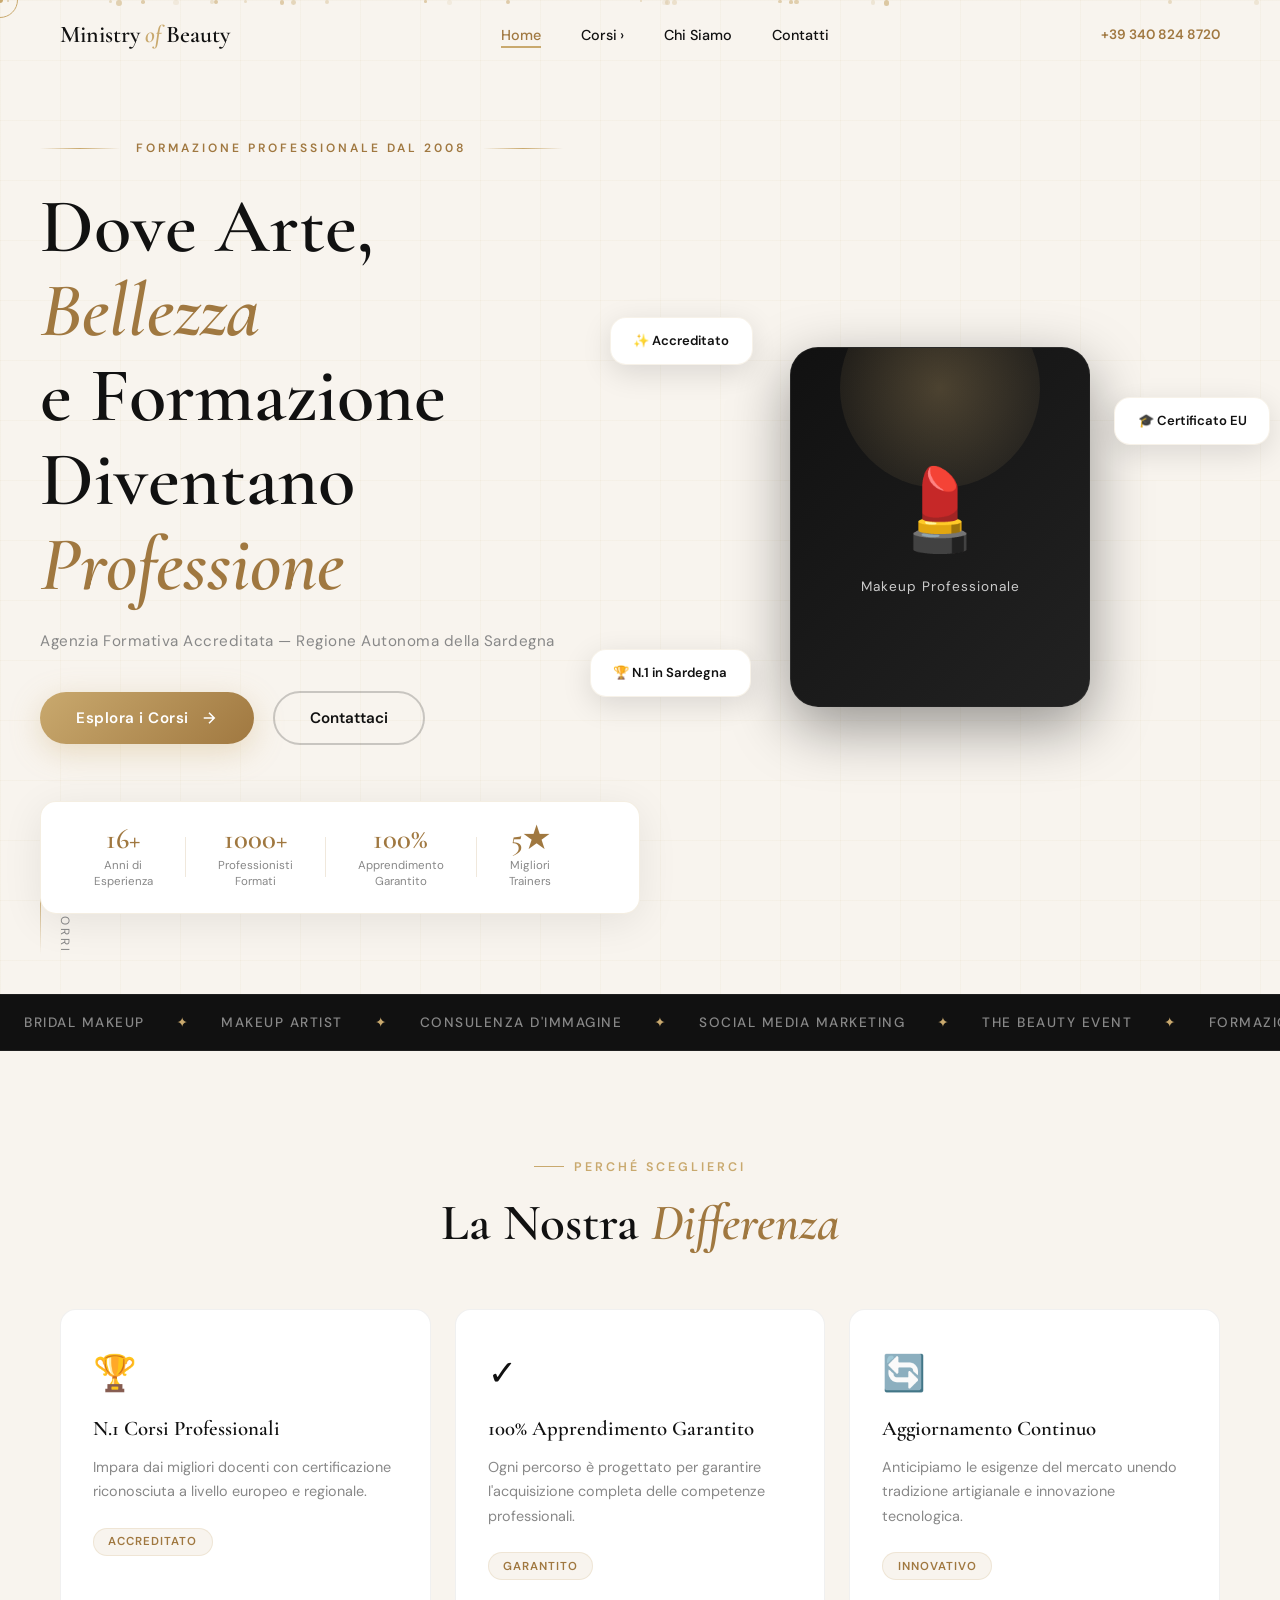
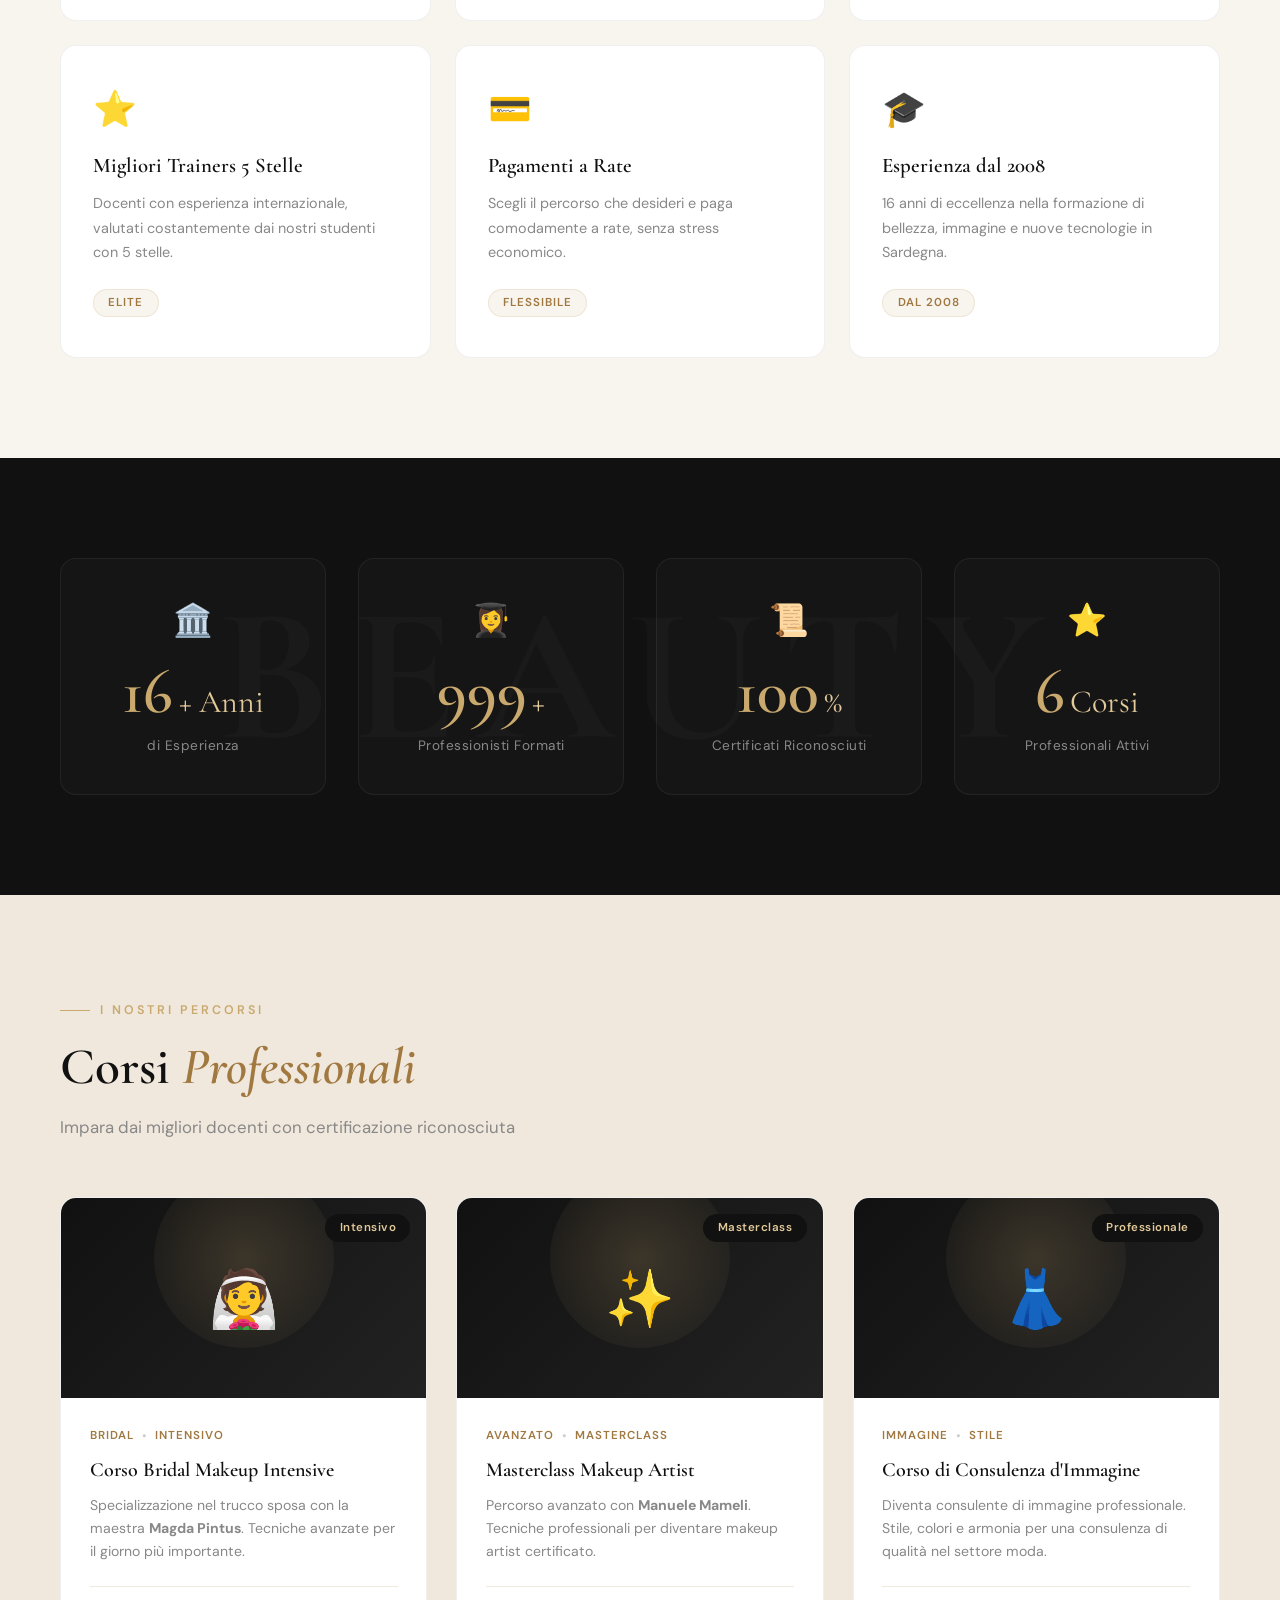
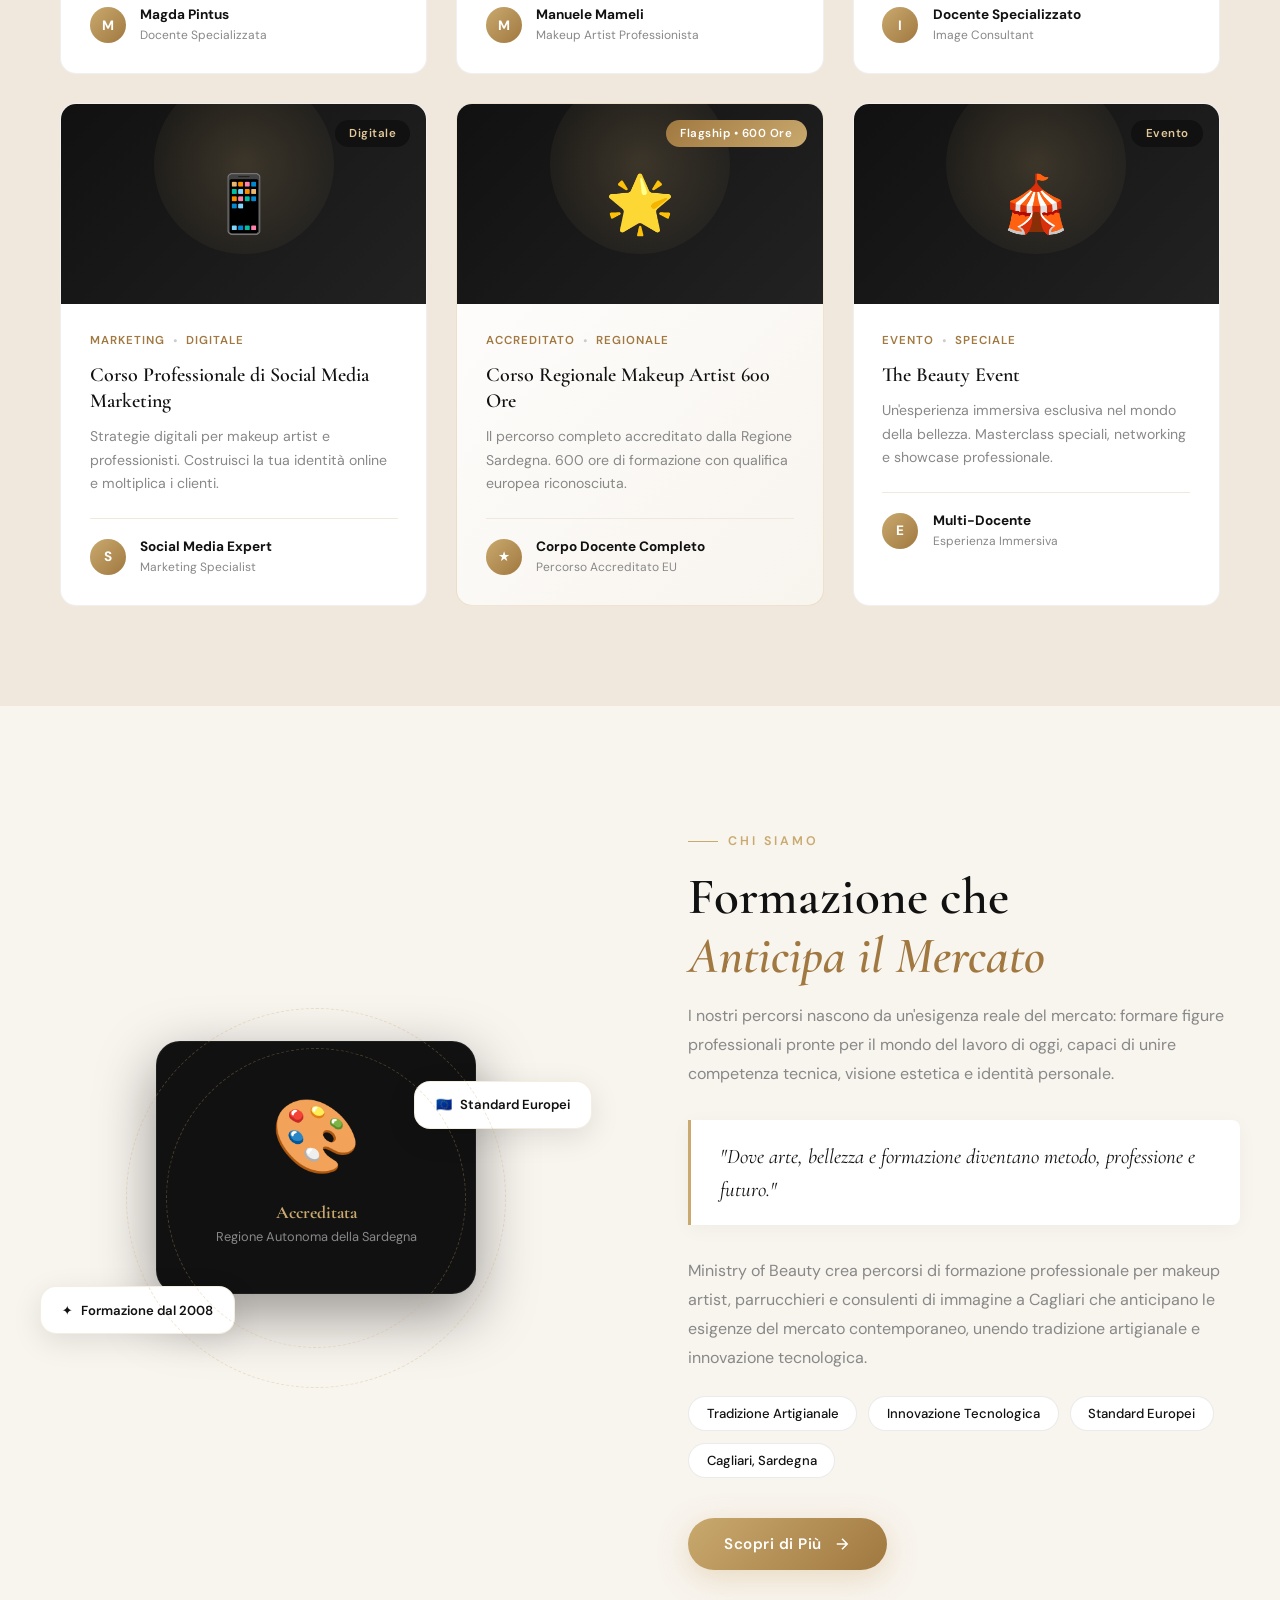
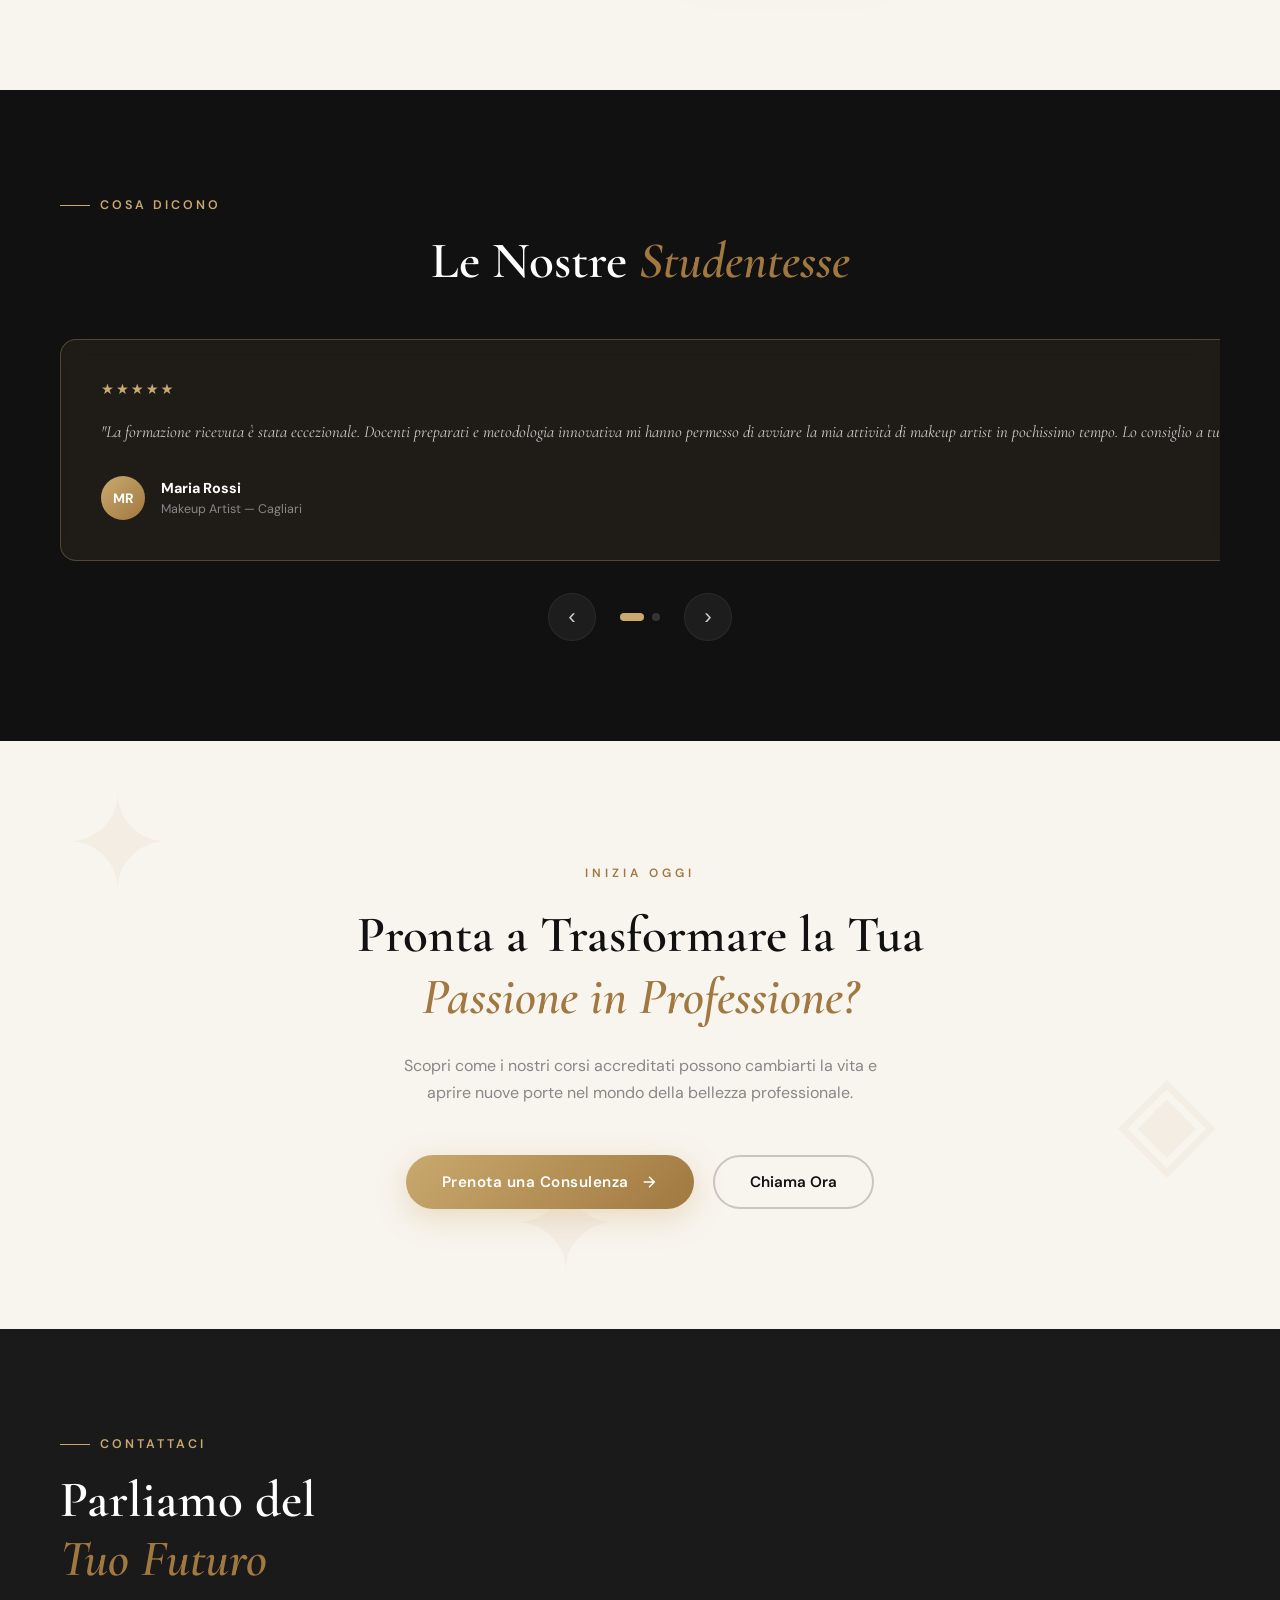
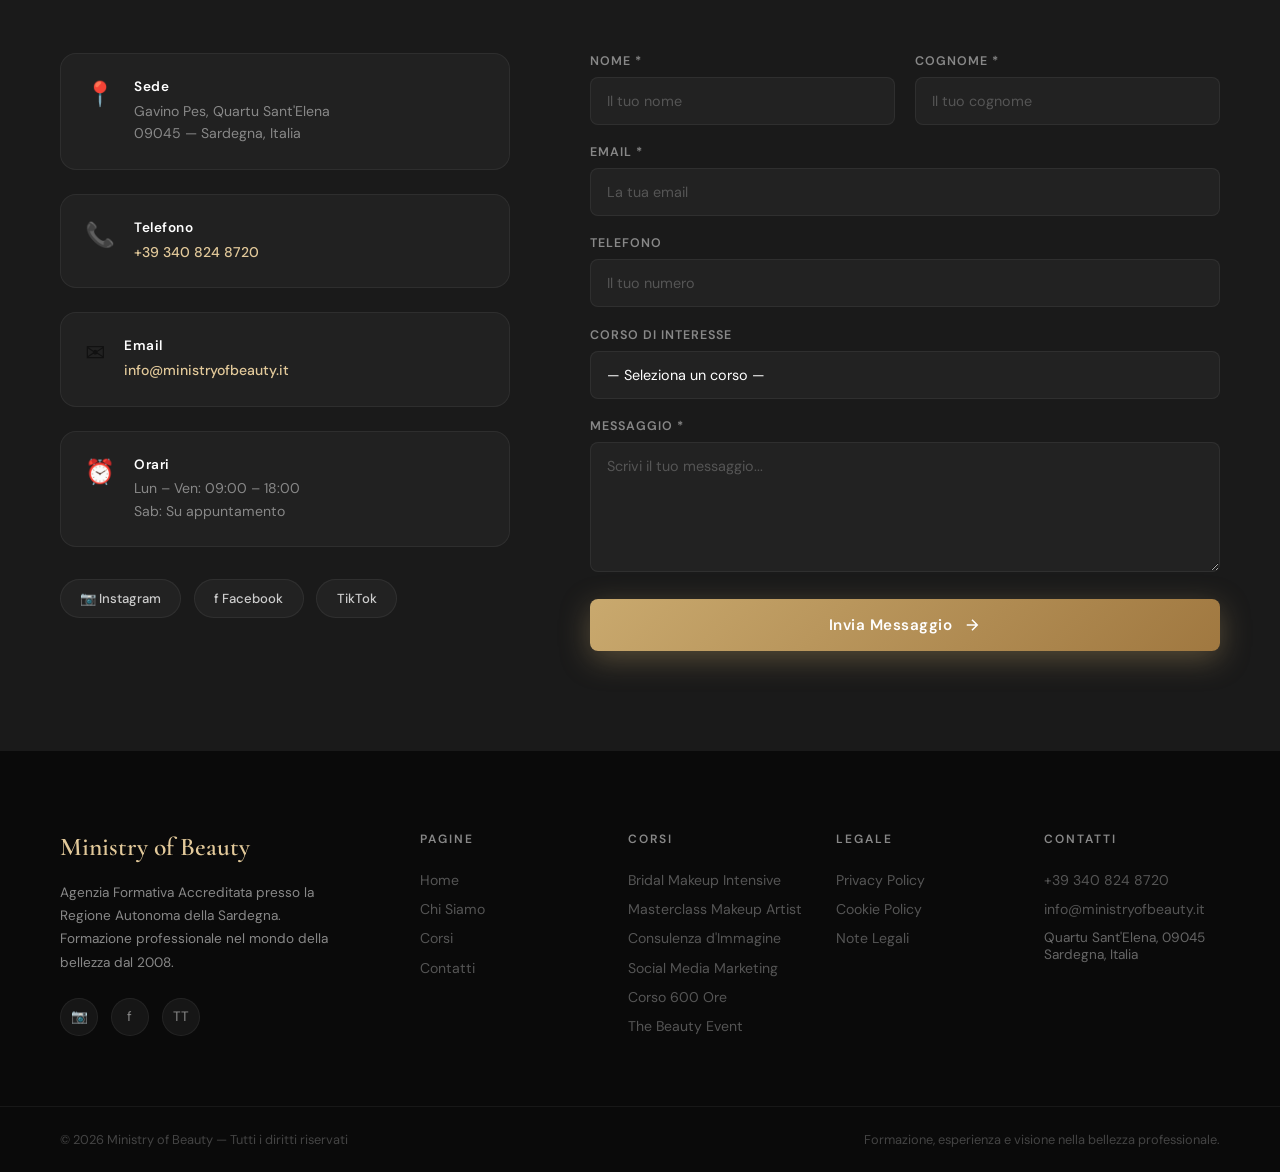
==== commit 203ef43b: "Rebuild homepage with advanced luxury marketing design Complete ground-up rewrite of all 3 files ins" ====
--- a/index-advanced.html
+++ b/index-advanced.html
@@ -3,373 +3,709 @@
 <head>
     <meta charset="UTF-8">
     <meta name="viewport" content="width=device-width, initial-scale=1.0">
-    <title>Ministry of Beauty - Formazione Professionale di Trucco in Sardegna</title>
+    <title>Ministry of Beauty — Formazione Professionale di Trucco in Sardegna dal 2008</title>
+    <meta name="description" content="Agenzia formativa accreditata in Sardegna. Corsi professionali di makeup, consulenza d'immagine e social media marketing a Cagliari dal 2008.">
+    <link rel="preconnect" href="https://fonts.googleapis.com">
+    <link rel="preconnect" href="https://fonts.gstatic.com" crossorigin>
+    <link href="https://fonts.googleapis.com/css2?family=Cormorant+Garamond:ital,wght@0,300;0,400;0,500;0,600;0,700;1,300;1,400;1,600&family=DM+Sans:wght@300;400;500;600&display=swap" rel="stylesheet">
     <link rel="stylesheet" href="styles.css">
 </head>
 <body>
 
-<!-- HEADER & NAVIGATION -->
-<header class="navbar">
-    <div class="container navbar-container">
-        <div class="logo">
-            <span class="logo-icon">✨</span>
-            <span class="logo-text">Ministry of Beauty</span>
-        </div>
-        <nav class="nav-menu">
+<!-- PRELOADER -->
+<div class="preloader" id="preloader">
+    <div class="preloader-inner">
+        <div class="preloader-logo">Ministry of Beauty</div>
+        <div class="preloader-bar"><div class="preloader-fill"></div></div>
+    </div>
+</div>
+
+<!-- CURSOR -->
+<div class="cursor-dot" id="cursorDot"></div>
+<div class="cursor-ring" id="cursorRing"></div>
+
+<!-- NAVBAR -->
+<header class="navbar" id="navbar">
+    <div class="nav-inner">
+        <a href="#home" class="nav-logo">
+            <span class="logo-ministry">Ministry</span>
+            <span class="logo-of">of</span>
+            <span class="logo-beauty">Beauty</span>
+        </a>
+
+        <nav class="nav-menu" id="navMenu">
             <a href="#home" class="nav-link">Home</a>
-            <a href="#corsi" class="nav-link">Corsi</a>
+            <div class="nav-dropdown">
+                <a href="#corsi" class="nav-link">Corsi <span class="arrow">›</span></a>
+                <div class="dropdown-panel">
+                    <a href="#corsi">Bridal Makeup Intensive</a>
+                    <a href="#corsi">Masterclass Makeup Artist</a>
+                    <a href="#corsi">Consulenza d'Immagine</a>
+                    <a href="#corsi">Social Media Marketing</a>
+                    <a href="#corsi">Corso 600 Ore</a>
+                    <a href="#corsi">The Beauty Event</a>
+                </div>
+            </div>
             <a href="#chi-siamo" class="nav-link">Chi Siamo</a>
             <a href="#contatti" class="nav-link">Contatti</a>
         </nav>
-        <button class="mobile-menu-btn">
-            <span></span>
-            <span></span>
-            <span></span>
-        </button>
+
+        <div class="nav-right">
+            <a href="tel:+393408248720" class="nav-phone">+39 340 824 8720</a>
+            <button class="hamburger" id="hamburger" aria-label="Menu">
+                <span></span><span></span><span></span>
+            </button>
+        </div>
     </div>
 </header>
 
-<!-- HERO SECTION -->
+<!-- MOBILE DRAWER -->
+<div class="mobile-drawer" id="mobileDrawer">
+    <button class="drawer-close" id="drawerClose">✕</button>
+    <nav class="drawer-nav">
+        <a href="#home" class="drawer-link">Home</a>
+        <a href="#corsi" class="drawer-link">Corsi</a>
+        <a href="#chi-siamo" class="drawer-link">Chi Siamo</a>
+        <a href="#contatti" class="drawer-link">Contatti</a>
+    </nav>
+    <div class="drawer-contact">
+        <p>+39 340 824 8720</p>
+        <p>Quartu Sant'Elena, Sardegna</p>
+    </div>
+</div>
+<div class="drawer-overlay" id="drawerOverlay"></div>
+
+<!-- ===== HERO SECTION ===== -->
 <section class="hero" id="home">
-    <div class="hero-background">
-        <div class="animated-shape shape-1"></div>
-        <div class="animated-shape shape-2"></div>
-        <div class="animated-shape shape-3"></div>
-    </div>
-
-    <div class="container hero-content">
-        <div class="hero-text">
-            <h1 class="hero-title">
-                <span class="word">Dove</span>
-                <span class="word">Arte,</span>
-                <span class="word">Bellezza</span>
-                <span class="word">e</span>
-                <span class="word">Formazione</span>
-                <span class="word">Diventano</span>
-                <span class="word">Professione</span>
-            </h1>
-            <p class="hero-subtitle">Formazione Professionale dal 2008 - Agenzia Formativa Accreditata</p>
-            <p class="hero-description">Scopri percorsi di formazione che anticipano il mercato, unendo tradizione artigianale e innovazione tecnologica.</p>
-            <div class="hero-buttons">
-                <button class="btn btn-primary btn-pulse">Scopri i Corsi</button>
-                <button class="btn btn-secondary">Contattaci</button>
-            </div>
-        </div>
-
-        <div class="hero-image">
-            <div class="image-card">
-                <div class="image-placeholder">
-                    <span class="emoji">💄</span>
-                </div>
-            </div>
-            <div class="floating-card card-1">Esperienza 16+ Anni</div>
-            <div class="floating-card card-2">100% Garantito</div>
-            <div class="floating-card card-3">Miglior Trainer</div>
-        </div>
-    </div>
-
-    <div class="scroll-indicator">
+    <div class="hero-bg-grid"></div>
+    <div class="hero-particles" id="heroParticles"></div>
+
+    <div class="hero-content">
+        <div class="hero-eyebrow">
+            <span class="eyebrow-line"></span>
+            <span>Formazione Professionale dal 2008</span>
+            <span class="eyebrow-line"></span>
+        </div>
+
+        <h1 class="hero-title">
+            <span class="title-line line-1">Dove Arte,</span>
+            <span class="title-line line-2"><em>Bellezza</em></span>
+            <span class="title-line line-3">e Formazione</span>
+            <span class="title-line line-4">Diventano</span>
+            <span class="title-line line-5"><em>Professione</em></span>
+        </h1>
+
+        <p class="hero-sub">
+            Agenzia Formativa Accreditata — Regione Autonoma della Sardegna
+        </p>
+
+        <div class="hero-cta">
+            <a href="#corsi" class="btn-gold">
+                <span>Esplora i Corsi</span>
+                <svg viewBox="0 0 24 24"><path d="M5 12h14M12 5l7 7-7 7"/></svg>
+            </a>
+            <a href="#contatti" class="btn-outline">Contattaci</a>
+        </div>
+
+        <div class="hero-badges">
+            <div class="badge"><span class="badge-num">16+</span><span class="badge-text">Anni di<br>Esperienza</span></div>
+            <div class="badge-divider"></div>
+            <div class="badge"><span class="badge-num">1000+</span><span class="badge-text">Professionisti<br>Formati</span></div>
+            <div class="badge-divider"></div>
+            <div class="badge"><span class="badge-num">100%</span><span class="badge-text">Apprendimento<br>Garantito</span></div>
+            <div class="badge-divider"></div>
+            <div class="badge"><span class="badge-num">5★</span><span class="badge-text">Migliori<br>Trainers</span></div>
+        </div>
+    </div>
+
+    <div class="hero-visual">
+        <div class="hero-card-main">
+            <div class="card-glow"></div>
+            <div class="card-emoji">💄</div>
+            <p class="card-label">Makeup Professionale</p>
+        </div>
+        <div class="hero-card-float float-a">✨ Accreditato</div>
+        <div class="hero-card-float float-b">🏆 N.1 in Sardegna</div>
+        <div class="hero-card-float float-c">🎓 Certificato EU</div>
+    </div>
+
+    <div class="hero-scroll-hint">
+        <div class="scroll-line"></div>
         <span>Scorri</span>
-        <div class="scroll-arrow">
-            <span></span>
-            <span></span>
-        </div>
     </div>
 </section>
 
-<!-- STATS SECTION -->
-<section class="stats">
-    <div class="container">
+<!-- ===== MARQUEE STRIP ===== -->
+<div class="marquee-strip">
+    <div class="marquee-track">
+        <span>Bridal Makeup</span><span class="sep">✦</span>
+        <span>Makeup Artist</span><span class="sep">✦</span>
+        <span>Consulenza d'Immagine</span><span class="sep">✦</span>
+        <span>Social Media Marketing</span><span class="sep">✦</span>
+        <span>The Beauty Event</span><span class="sep">✦</span>
+        <span>Formazione Professionale</span><span class="sep">✦</span>
+        <span>Accreditato Regione Sardegna</span><span class="sep">✦</span>
+        <span>Bridal Makeup</span><span class="sep">✦</span>
+        <span>Makeup Artist</span><span class="sep">✦</span>
+        <span>Consulenza d'Immagine</span><span class="sep">✦</span>
+        <span>Social Media Marketing</span><span class="sep">✦</span>
+        <span>The Beauty Event</span><span class="sep">✦</span>
+        <span>Formazione Professionale</span><span class="sep">✦</span>
+        <span>Accreditato Regione Sardegna</span><span class="sep">✦</span>
+    </div>
+</div>
+
+<!-- ===== FEATURES SECTION ===== -->
+<section class="features-section" id="features">
+    <div class="section-container">
+        <div class="section-label">Perché Sceglierci</div>
+        <h2 class="section-title">La Nostra <em>Differenza</em></h2>
+
+        <div class="features-grid">
+            <div class="feat-card reveal">
+                <div class="feat-icon">🏆</div>
+                <h3>N.1 Corsi Professionali</h3>
+                <p>Impara dai migliori docenti con certificazione riconosciuta a livello europeo e regionale.</p>
+                <div class="feat-tag">Accreditato</div>
+            </div>
+            <div class="feat-card reveal">
+                <div class="feat-icon">✓</div>
+                <h3>100% Apprendimento Garantito</h3>
+                <p>Ogni percorso è progettato per garantire l'acquisizione completa delle competenze professionali.</p>
+                <div class="feat-tag">Garantito</div>
+            </div>
+            <div class="feat-card reveal">
+                <div class="feat-icon">🔄</div>
+                <h3>Aggiornamento Continuo</h3>
+                <p>Anticipiamo le esigenze del mercato unendo tradizione artigianale e innovazione tecnologica.</p>
+                <div class="feat-tag">Innovativo</div>
+            </div>
+            <div class="feat-card reveal">
+                <div class="feat-icon">⭐</div>
+                <h3>Migliori Trainers 5 Stelle</h3>
+                <p>Docenti con esperienza internazionale, valutati costantemente dai nostri studenti con 5 stelle.</p>
+                <div class="feat-tag">Elite</div>
+            </div>
+            <div class="feat-card reveal">
+                <div class="feat-icon">💳</div>
+                <h3>Pagamenti a Rate</h3>
+                <p>Scegli il percorso che desideri e paga comodamente a rate, senza stress economico.</p>
+                <div class="feat-tag">Flessibile</div>
+            </div>
+            <div class="feat-card reveal">
+                <div class="feat-icon">🎓</div>
+                <h3>Esperienza dal 2008</h3>
+                <p>16 anni di eccellenza nella formazione di bellezza, immagine e nuove tecnologie in Sardegna.</p>
+                <div class="feat-tag">Dal 2008</div>
+            </div>
+        </div>
+    </div>
+</section>
+
+<!-- ===== STATS SECTION ===== -->
+<section class="stats-section">
+    <div class="stats-bg-text">BEAUTY</div>
+    <div class="section-container">
         <div class="stats-grid">
-            <div class="stat-item stat-1">
-                <div class="stat-number">16+</div>
-                <div class="stat-label">Anni di Esperienza</div>
-            </div>
-            <div class="stat-item stat-2">
-                <div class="stat-number">1000+</div>
-                <div class="stat-label">Professionisti Formati</div>
-            </div>
-            <div class="stat-item stat-3">
-                <div class="stat-number">100%</div>
-                <div class="stat-label">Apprendimento Garantito</div>
-            </div>
-            <div class="stat-item stat-4">
-                <div class="stat-number">5⭐</div>
-                <div class="stat-label">Valutazione Media</div>
+            <div class="stat-block reveal">
+                <div class="stat-icon">🏛️</div>
+                <div class="stat-value" data-target="16">0</div>
+                <div class="stat-suffix">+ Anni</div>
+                <div class="stat-desc">di Esperienza</div>
+            </div>
+            <div class="stat-block reveal">
+                <div class="stat-icon">👩‍🎓</div>
+                <div class="stat-value" data-target="1000">0</div>
+                <div class="stat-suffix">+</div>
+                <div class="stat-desc">Professionisti Formati</div>
+            </div>
+            <div class="stat-block reveal">
+                <div class="stat-icon">📜</div>
+                <div class="stat-value" data-target="100">0</div>
+                <div class="stat-suffix">%</div>
+                <div class="stat-desc">Certificati Riconosciuti</div>
+            </div>
+            <div class="stat-block reveal">
+                <div class="stat-icon">⭐</div>
+                <div class="stat-value" data-target="6">0</div>
+                <div class="stat-suffix"> Corsi</div>
+                <div class="stat-desc">Professionali Attivi</div>
             </div>
         </div>
     </div>
 </section>
 
-<!-- FEATURES SECTION -->
-<section class="features">
-    <div class="container">
-        <h2 class="section-title">Perché Scegliere Ministry of Beauty</h2>
-        <div class="features-grid">
-            <div class="feature-card feature-1">
-                <div class="feature-icon">🏆</div>
-                <h3>Corsi Professionali</h3>
-                <p>Impara dai migliori docenti con certificazione riconosciuta a livello europeo.</p>
-                <span class="feature-label">N.1 Professional Courses</span>
-            </div>
-
-            <div class="feature-card feature-2">
-                <div class="feature-icon">✓</div>
-                <h3>100% Apprendimento Garantito</h3>
-                <p>Certificazione riconosciuta con garanzia di competenze acquisite.</p>
-                <span class="feature-label">Certificato Garantito</span>
-            </div>
-
-            <div class="feature-card feature-3">
-                <div class="feature-icon">🔄</div>
-                <h3>Aggiornamento Continuo</h3>
-                <p>I nostri percorsi anticipano le esigenze del mercato contemporaneo.</p>
-                <span class="feature-label">Formazione Innovativa</span>
-            </div>
-
-            <div class="feature-card feature-4">
-                <div class="feature-icon">⭐</div>
-                <h3>Migliori Trainers</h3>
-                <p>Docenti certificati con esperienza internazionale e 5 stelle di valutazione.</p>
-                <span class="feature-label">5 Stelle</span>
-            </div>
-
-            <div class="feature-card feature-5">
-                <div class="feature-icon">💳</div>
-                <h3>Pagamenti a Rate</h3>
-                <p>Scegli il tuo percorso e paga comodamente a rate secondo il tuo budget.</p>
-                <span class="feature-label">Flessibile</span>
-            </div>
-
-            <div class="feature-card feature-6">
-                <div class="feature-icon">🎓</div>
-                <h3>Esperienza e Affidabilità</h3>
-                <p>Specializzati da 16 anni nella bellezza, immagine e nuove tecnologie.</p>
-                <span class="feature-label">Affidabili dal 2008</span>
-            </div>
+<!-- ===== COURSES SECTION ===== -->
+<section class="courses-section" id="corsi">
+    <div class="section-container">
+        <div class="section-label">I Nostri Percorsi</div>
+        <h2 class="section-title">Corsi <em>Professionali</em></h2>
+        <p class="section-subtitle">Impara dai migliori docenti con certificazione riconosciuta</p>
+
+        <div class="courses-grid">
+
+            <!-- COURSE 1 -->
+            <div class="course-card reveal">
+                <div class="course-badge">Intensivo</div>
+                <div class="course-visual">
+                    <div class="course-emoji">👰</div>
+                    <div class="course-overlay">
+                        <a href="#contatti" class="course-cta">Scopri di più</a>
+                        <a href="#" class="course-ig">📷 Instagram</a>
+                    </div>
+                </div>
+                <div class="course-body">
+                    <div class="course-meta">
+                        <span class="course-tag">Bridal</span>
+                        <span class="course-dot">•</span>
+                        <span class="course-tag">Intensivo</span>
+                    </div>
+                    <h3>Corso Bridal Makeup Intensive</h3>
+                    <p>Specializzazione nel trucco sposa con la maestra <strong>Magda Pintus</strong>. Tecniche avanzate per il giorno più importante.</p>
+                    <div class="course-instructor">
+                        <div class="instructor-avatar">M</div>
+                        <div>
+                            <strong>Magda Pintus</strong>
+                            <span>Docente Specializzata</span>
+                        </div>
+                    </div>
+                </div>
+            </div>
+
+            <!-- COURSE 2 -->
+            <div class="course-card reveal">
+                <div class="course-badge">Masterclass</div>
+                <div class="course-visual">
+                    <div class="course-emoji">✨</div>
+                    <div class="course-overlay">
+                        <a href="#contatti" class="course-cta">Scopri di più</a>
+                        <a href="#" class="course-ig">📷 Instagram</a>
+                    </div>
+                </div>
+                <div class="course-body">
+                    <div class="course-meta">
+                        <span class="course-tag">Avanzato</span>
+                        <span class="course-dot">•</span>
+                        <span class="course-tag">Masterclass</span>
+                    </div>
+                    <h3>Masterclass Makeup Artist</h3>
+                    <p>Percorso avanzato con <strong>Manuele Mameli</strong>. Tecniche professionali per diventare makeup artist certificato.</p>
+                    <div class="course-instructor">
+                        <div class="instructor-avatar">M</div>
+                        <div>
+                            <strong>Manuele Mameli</strong>
+                            <span>Makeup Artist Professionista</span>
+                        </div>
+                    </div>
+                </div>
+            </div>
+
+            <!-- COURSE 3 -->
+            <div class="course-card reveal">
+                <div class="course-badge">Professionale</div>
+                <div class="course-visual">
+                    <div class="course-emoji">👗</div>
+                    <div class="course-overlay">
+                        <a href="#contatti" class="course-cta">Scopri di più</a>
+                        <a href="#" class="course-ig">📷 Instagram</a>
+                    </div>
+                </div>
+                <div class="course-body">
+                    <div class="course-meta">
+                        <span class="course-tag">Immagine</span>
+                        <span class="course-dot">•</span>
+                        <span class="course-tag">Stile</span>
+                    </div>
+                    <h3>Corso di Consulenza d'Immagine</h3>
+                    <p>Diventa consulente di immagine professionale. Stile, colori e armonia per una consulenza di qualità nel settore moda.</p>
+                    <div class="course-instructor">
+                        <div class="instructor-avatar">I</div>
+                        <div>
+                            <strong>Docente Specializzato</strong>
+                            <span>Image Consultant</span>
+                        </div>
+                    </div>
+                </div>
+            </div>
+
+            <!-- COURSE 4 -->
+            <div class="course-card reveal">
+                <div class="course-badge">Digitale</div>
+                <div class="course-visual">
+                    <div class="course-emoji">📱</div>
+                    <div class="course-overlay">
+                        <a href="#contatti" class="course-cta">Scopri di più</a>
+                        <a href="#" class="course-ig">📷 Instagram</a>
+                    </div>
+                </div>
+                <div class="course-body">
+                    <div class="course-meta">
+                        <span class="course-tag">Marketing</span>
+                        <span class="course-dot">•</span>
+                        <span class="course-tag">Digitale</span>
+                    </div>
+                    <h3>Corso Professionale di Social Media Marketing</h3>
+                    <p>Strategie digitali per makeup artist e professionisti. Costruisci la tua identità online e moltiplica i clienti.</p>
+                    <div class="course-instructor">
+                        <div class="instructor-avatar">S</div>
+                        <div>
+                            <strong>Social Media Expert</strong>
+                            <span>Marketing Specialist</span>
+                        </div>
+                    </div>
+                </div>
+            </div>
+
+            <!-- COURSE 5 -->
+            <div class="course-card reveal course-featured">
+                <div class="course-badge featured-badge">Flagship • 600 Ore</div>
+                <div class="course-visual">
+                    <div class="course-emoji">🌟</div>
+                    <div class="course-overlay">
+                        <a href="#contatti" class="course-cta">Scopri di più</a>
+                        <a href="#" class="course-ig">📷 Instagram</a>
+                    </div>
+                </div>
+                <div class="course-body">
+                    <div class="course-meta">
+                        <span class="course-tag">Accreditato</span>
+                        <span class="course-dot">•</span>
+                        <span class="course-tag">Regionale</span>
+                    </div>
+                    <h3>Corso Regionale Makeup Artist 600 Ore</h3>
+                    <p>Il percorso completo accreditato dalla Regione Sardegna. 600 ore di formazione con qualifica europea riconosciuta.</p>
+                    <div class="course-instructor">
+                        <div class="instructor-avatar">★</div>
+                        <div>
+                            <strong>Corpo Docente Completo</strong>
+                            <span>Percorso Accreditato EU</span>
+                        </div>
+                    </div>
+                </div>
+            </div>
+
+            <!-- COURSE 6 -->
+            <div class="course-card reveal">
+                <div class="course-badge">Evento</div>
+                <div class="course-visual">
+                    <div class="course-emoji">🎪</div>
+                    <div class="course-overlay">
+                        <a href="#contatti" class="course-cta">Scopri di più</a>
+                        <a href="#" class="course-ig">📷 Instagram</a>
+                    </div>
+                </div>
+                <div class="course-body">
+                    <div class="course-meta">
+                        <span class="course-tag">Evento</span>
+                        <span class="course-dot">•</span>
+                        <span class="course-tag">Speciale</span>
+                    </div>
+                    <h3>The Beauty Event</h3>
+                    <p>Un'esperienza immersiva esclusiva nel mondo della bellezza. Masterclass speciali, networking e showcase professionale.</p>
+                    <div class="course-instructor">
+                        <div class="instructor-avatar">E</div>
+                        <div>
+                            <strong>Multi-Docente</strong>
+                            <span>Esperienza Immersiva</span>
+                        </div>
+                    </div>
+                </div>
+            </div>
+
         </div>
     </div>
 </section>
 
-<!-- COURSES SECTION -->
-<section class="courses" id="corsi">
-    <div class="container">
-        <h2 class="section-title">Corsi Professionali</h2>
-        <p class="section-subtitle">Impara dai migliori docenti</p>
-
-        <div class="courses-grid">
-            <div class="course-card course-1">
-                <div class="course-image">👰</div>
-                <div class="course-content">
-                    <h3>Corso Bridal Makeup Intensive</h3>
-                    <p>Magda Pintus</p>
-                    <div class="course-footer">
-                        <a href="#" class="link-btn">Scopri di più →</a>
-                        <a href="#" class="instagram-btn">Vedi Instagram</a>
-                    </div>
-                </div>
-            </div>
-
-            <div class="course-card course-2">
-                <div class="course-image">✨</div>
-                <div class="course-content">
-                    <h3>Masterclass Makeup Artist</h3>
-                    <p>Manuele Mameli</p>
-                    <div class="course-footer">
-                        <a href="#" class="link-btn">Scopri di più →</a>
-                        <a href="#" class="instagram-btn">Vedi Instagram</a>
-                    </div>
-                </div>
-            </div>
-
-            <div class="course-card course-3">
-                <div class="course-image">👗</div>
-                <div class="course-content">
-                    <h3>Corso di Consulenza d'Immagine</h3>
-                    <p>Specializzazione Completa</p>
-                    <div class="course-footer">
-                        <a href="#" class="link-btn">Scopri di più →</a>
-                        <a href="#" class="instagram-btn">Vedi Instagram</a>
-                    </div>
-                </div>
-            </div>
-
-            <div class="course-card course-4">
-                <div class="course-image">📱</div>
-                <div class="course-content">
-                    <h3>Corso Professionale di Social Media Marketing</h3>
-                    <p>Marketing Digitale</p>
-                    <div class="course-footer">
-                        <a href="#" class="link-btn">Scopri di più →</a>
-                        <a href="#" class="instagram-btn">Vedi Instagram</a>
-                    </div>
-                </div>
-            </div>
-
-            <div class="course-card course-5">
-                <div class="course-image">🌟</div>
-                <div class="course-content">
-                    <h3>Corso Regionale Makeup Artist 600 Ore</h3>
-                    <p>Accreditato Regionale</p>
-                    <div class="course-footer">
-                        <a href="#" class="link-btn">Scopri di più →</a>
-                        <a href="#" class="instagram-btn">Vedi Instagram</a>
-                    </div>
-                </div>
-            </div>
-
-            <div class="course-card course-6">
-                <div class="course-image">🎪</div>
-                <div class="course-content">
-                    <h3>The Beauty Event</h3>
-                    <p>Evento Speciale</p>
-                    <div class="course-footer">
-                        <a href="#" class="link-btn">Scopri di più →</a>
-                        <a href="#" class="instagram-btn">Vedi Instagram</a>
-                    </div>
-                </div>
-            </div>
-        </div>
+<!-- ===== ABOUT / MISSION SECTION ===== -->
+<section class="about-section" id="chi-siamo">
+    <div class="about-left reveal">
+        <div class="about-visual-wrap">
+            <div class="about-card-main">
+                <div class="about-emoji">🎨</div>
+                <div class="about-card-text">
+                    <strong>Accreditata</strong>
+                    <span>Regione Autonoma della Sardegna</span>
+                </div>
+            </div>
+            <div class="about-card-accent accent-a">
+                <span>✦</span> Formazione dal 2008
+            </div>
+            <div class="about-card-accent accent-b">
+                <span>🇪🇺</span> Standard Europei
+            </div>
+            <div class="about-ring about-ring-1"></div>
+            <div class="about-ring about-ring-2"></div>
+        </div>
+    </div>
+
+    <div class="about-right reveal">
+        <div class="section-label">Chi Siamo</div>
+        <h2 class="section-title">Formazione che<br><em>Anticipa il Mercato</em></h2>
+        <p class="about-text">I nostri percorsi nascono da un'esigenza reale del mercato: formare figure professionali pronte per il mondo del lavoro di oggi, capaci di unire competenza tecnica, visione estetica e identità personale.</p>
+
+        <blockquote class="about-quote">
+            "Dove arte, bellezza e formazione diventano metodo, professione e futuro."
+        </blockquote>
+
+        <p class="about-text">Ministry of Beauty crea percorsi di formazione professionale per makeup artist, parrucchieri e consulenti di immagine a Cagliari che anticipano le esigenze del mercato contemporaneo, unendo tradizione artigianale e innovazione tecnologica.</p>
+
+        <div class="about-pills">
+            <span class="pill">Tradizione Artigianale</span>
+            <span class="pill">Innovazione Tecnologica</span>
+            <span class="pill">Standard Europei</span>
+            <span class="pill">Cagliari, Sardegna</span>
+        </div>
+
+        <a href="#contatti" class="btn-gold">Scopri di Più
+            <svg viewBox="0 0 24 24"><path d="M5 12h14M12 5l7 7-7 7"/></svg>
+        </a>
     </div>
 </section>
 
-<!-- ABOUT SECTION -->
-<section class="about" id="chi-siamo">
-    <div class="container about-container">
-        <div class="about-content">
-            <h2 class="section-title">Formazione che Anticipa il Mercato</h2>
-            <p class="about-text">I nostri percorsi nascono da un'esigenza reale del mercato: formare figure professionali pronte per il mondo del lavoro di oggi, capaci di unire competenza tecnica, visione estetica e identità.</p>
-            <p class="about-tagline">"Dove arte, bellezza e formazione diventano metodo, professione e futuro."</p>
-
-            <p class="about-description">Ministry of Beauty crea percorsi di formazione professionale per makeup artist, parrucchieri e consulenti di immagine a Cagliari che anticipano le esigenze del mercato contemporaneo, unendo tradizione artigianale e innovazione tecnologica.</p>
-
-            <button class="btn btn-primary btn-lg">Scopri di Più</button>
-        </div>
-
-        <div class="about-visual">
-            <div class="visual-card">
-                <span class="visual-emoji">🎨</span>
-            </div>
-            <div class="visual-dots"></div>
+<!-- ===== TESTIMONIALS SECTION ===== -->
+<section class="testimonials-section">
+    <div class="section-container">
+        <div class="section-label">Cosa Dicono</div>
+        <h2 class="section-title">Le Nostre <em>Studentesse</em></h2>
+
+        <div class="testimonials-track" id="testimonialsTrack">
+            <div class="testi-card">
+                <div class="testi-stars">★★★★★</div>
+                <p class="testi-text">"La formazione ricevuta è stata eccezionale. Docenti preparati e metodologia innovativa mi hanno permesso di avviare la mia attività di makeup artist in pochissimo tempo. Lo consiglio a tutte!"</p>
+                <div class="testi-author">
+                    <div class="testi-avatar">MR</div>
+                    <div>
+                        <strong>Maria Rossi</strong>
+                        <span>Makeup Artist — Cagliari</span>
+                    </div>
+                </div>
+            </div>
+            <div class="testi-card">
+                <div class="testi-stars">★★★★★</div>
+                <p class="testi-text">"Professionalità, dedizione e competenza. Ministry of Beauty mi ha fornito tutte le competenze necessarie per lavorare nel settore della consulenza d'immagine. Sono davvero grata."</p>
+                <div class="testi-author">
+                    <div class="testi-avatar">LD</div>
+                    <div>
+                        <strong>Laura Desogus</strong>
+                        <span>Consulente d'Immagine — Sardegna</span>
+                    </div>
+                </div>
+            </div>
+            <div class="testi-card">
+                <div class="testi-stars">★★★★★</div>
+                <p class="testi-text">"Il corso di Social Media Marketing mi ha trasformato completamente. Ora gestisco il mio profilo con strategia e ho triplicato i clienti in soli due mesi dall'inizio del corso."</p>
+                <div class="testi-author">
+                    <div class="testi-avatar">SP</div>
+                    <div>
+                        <strong>Sara Pinna</strong>
+                        <span>Social Media Manager — Quartu</span>
+                    </div>
+                </div>
+            </div>
+            <div class="testi-card">
+                <div class="testi-stars">★★★★★</div>
+                <p class="testi-text">"Ho completato il corso da 600 ore e ho ricevuto un'educazione completa, pratica e riconosciuta. Oggi lavoro come makeup artist professionista e devo tutto a Ministry of Beauty."</p>
+                <div class="testi-author">
+                    <div class="testi-avatar">AC</div>
+                    <div>
+                        <strong>Anna Carta</strong>
+                        <span>Makeup Artist Professionista</span>
+                    </div>
+                </div>
+            </div>
+        </div>
+
+        <div class="testi-controls">
+            <button class="testi-btn" id="testiPrev">‹</button>
+            <div class="testi-dots" id="testiDots"></div>
+            <button class="testi-btn" id="testiNext">›</button>
         </div>
     </div>
 </section>
 
-<!-- CTA SECTION -->
-<section class="cta-section">
-    <div class="container">
-        <h2>Pronto a Trasformare la Tua Passione in Professione?</h2>
-        <p>Scopri come i nostri corsi possono cambiarti la vita</p>
-        <button class="btn btn-light btn-xl">Contattaci Ora</button>
+<!-- ===== CTA BANNER ===== -->
+<section class="cta-banner">
+    <div class="cta-bg-decor decor-1">✦</div>
+    <div class="cta-bg-decor decor-2">◈</div>
+    <div class="cta-bg-decor decor-3">✦</div>
+    <div class="section-container">
+        <div class="cta-content reveal">
+            <span class="cta-eyebrow">Inizia Oggi</span>
+            <h2>Pronta a Trasformare la Tua<br><em>Passione in Professione?</em></h2>
+            <p>Scopri come i nostri corsi accreditati possono cambiarti la vita e aprire nuove porte nel mondo della bellezza professionale.</p>
+            <div class="cta-actions">
+                <a href="#contatti" class="btn-gold">Prenota una Consulenza
+                    <svg viewBox="0 0 24 24"><path d="M5 12h14M12 5l7 7-7 7"/></svg>
+                </a>
+                <a href="tel:+393408248720" class="btn-outline">Chiama Ora</a>
+            </div>
+        </div>
     </div>
 </section>
 
-<!-- CONTACT SECTION -->
-<section class="contact" id="contatti">
-    <div class="container">
-        <h2 class="section-title">Contattaci</h2>
+<!-- ===== CONTACT SECTION ===== -->
+<section class="contact-section" id="contatti">
+    <div class="section-container">
+        <div class="section-label">Contattaci</div>
+        <h2 class="section-title">Parliamo del<br><em>Tuo Futuro</em></h2>
 
         <div class="contact-grid">
-            <div class="contact-info">
-                <h3>Informazioni di Contatto</h3>
-
-                <div class="info-item">
+            <div class="contact-info reveal">
+                <div class="info-card">
                     <span class="info-icon">📍</span>
                     <div>
-                        <strong>Indirizzo</strong>
-                        <p>Gavino Pes, Quartu Sant'Elena<br>09045, Italia</p>
-                    </div>
-                </div>
-
-                <div class="info-item">
+                        <strong>Sede</strong>
+                        <p>Gavino Pes, Quartu Sant'Elena<br>09045 — Sardegna, Italia</p>
+                    </div>
+                </div>
+                <div class="info-card">
                     <span class="info-icon">📞</span>
                     <div>
                         <strong>Telefono</strong>
                         <p><a href="tel:+393408248720">+39 340 824 8720</a></p>
                     </div>
                 </div>
-
-                <div class="info-item">
+                <div class="info-card">
                     <span class="info-icon">✉️</span>
                     <div>
                         <strong>Email</strong>
                         <p><a href="mailto:info@ministryofbeauty.it">info@ministryofbeauty.it</a></p>
                     </div>
                 </div>
-
-                <div class="social-links">
-                    <a href="#" class="social-icon">📷 Instagram</a>
-                    <a href="#" class="social-icon">f Facebook</a>
-                </div>
-            </div>
-
-            <form class="contact-form" id="contactForm">
+                <div class="info-card">
+                    <span class="info-icon">⏰</span>
+                    <div>
+                        <strong>Orari</strong>
+                        <p>Lun – Ven: 09:00 – 18:00<br>Sab: Su appuntamento</p>
+                    </div>
+                </div>
+
+                <div class="social-row">
+                    <a href="#" class="social-pill">📷 Instagram</a>
+                    <a href="#" class="social-pill">f Facebook</a>
+                    <a href="#" class="social-pill">TikTok</a>
+                </div>
+            </div>
+
+            <form class="contact-form reveal" id="contactForm" novalidate>
+                <div class="form-success" id="formSuccess">
+                    <span>✓</span>
+                    <p>Il tuo messaggio è stato inviato con successo!<br>Ti contatteremo al più presto.</p>
+                </div>
+
+                <div class="form-row">
+                    <div class="form-group">
+                        <label for="fname">Nome *</label>
+                        <input type="text" id="fname" placeholder="Il tuo nome" required>
+                        <span class="input-error" id="fnameErr">Campo obbligatorio</span>
+                    </div>
+                    <div class="form-group">
+                        <label for="lname">Cognome *</label>
+                        <input type="text" id="lname" placeholder="Il tuo cognome" required>
+                        <span class="input-error" id="lnameErr">Campo obbligatorio</span>
+                    </div>
+                </div>
+
                 <div class="form-group">
-                    <input type="text" placeholder="Nome e Cognome" required>
+                    <label for="email">Email *</label>
+                    <input type="email" id="email" placeholder="La tua email" required>
+                    <span class="input-error" id="emailErr">Email non valida</span>
                 </div>
 
                 <div class="form-group">
-                    <input type="email" placeholder="Email" required>
+                    <label for="phone">Telefono</label>
+                    <input type="tel" id="phone" placeholder="Il tuo numero">
                 </div>
 
                 <div class="form-group">
-                    <input type="tel" placeholder="Numero di Telefono" required>
+                    <label for="corso">Corso di Interesse</label>
+                    <select id="corso">
+                        <option value="">— Seleziona un corso —</option>
+                        <option>Bridal Makeup Intensive — Magda Pintus</option>
+                        <option>Masterclass Makeup Artist — Manuele Mameli</option>
+                        <option>Consulenza d'Immagine</option>
+                        <option>Social Media Marketing Professionale</option>
+                        <option>Corso Regionale Makeup Artist 600 Ore</option>
+                        <option>The Beauty Event</option>
+                    </select>
                 </div>
 
                 <div class="form-group">
-                    <textarea placeholder="Scrivi il tuo messaggio..." rows="5" required></textarea>
-                </div>
-
-                <button type="submit" class="btn btn-primary btn-block">Invia Messaggio</button>
+                    <label for="message">Messaggio *</label>
+                    <textarea id="message" rows="5" placeholder="Scrivi il tuo messaggio..." required></textarea>
+                    <span class="input-error" id="messageErr">Campo obbligatorio</span>
+                </div>
+
+                <button type="submit" class="btn-gold btn-full" id="submitBtn">
+                    <span id="btnText">Invia Messaggio</span>
+                    <div class="btn-spinner" id="btnSpinner"></div>
+                    <svg viewBox="0 0 24 24"><path d="M5 12h14M12 5l7 7-7 7"/></svg>
+                </button>
             </form>
         </div>
     </div>
 </section>
 
-<!-- FOOTER -->
+<!-- ===== FOOTER ===== -->
 <footer class="footer">
-    <div class="container">
-        <div class="footer-content">
-            <div class="footer-section">
-                <h4>Ministry of Beauty</h4>
-                <p>Agenzia Formativa Accreditata Regione Sardegna</p>
-            </div>
-
-            <div class="footer-section">
-                <h4>Pagine</h4>
-                <ul>
-                    <li><a href="#home">Home</a></li>
-                    <li><a href="#chi-siamo">Chi Siamo</a></li>
-                    <li><a href="#corsi">Corsi</a></li>
-                    <li><a href="#contatti">Contatti</a></li>
-                </ul>
-            </div>
-
-            <div class="footer-section">
-                <h4>Corsi</h4>
-                <ul>
-                    <li><a href="#">Corso Consulente d'Immagine</a></li>
-                    <li><a href="#">Makeup Artist Professionale</a></li>
-                    <li><a href="#">Social Media Marketing</a></li>
-                    <li><a href="#">The Beauty Event</a></li>
-                </ul>
-            </div>
-
-            <div class="footer-section">
-                <h4>Legal</h4>
-                <ul>
-                    <li><a href="#">Privacy Policy</a></li>
-                    <li><a href="#">Cookie Policy</a></li>
-                    <li><a href="#">Note Legali</a></li>
-                </ul>
-            </div>
-        </div>
-
-        <div class="footer-bottom">
-            <p>&copy; 2024 Ministry of Beauty - Tutti i diritti riservati</p>
+    <div class="footer-top">
+        <div class="section-container">
+            <div class="footer-brand">
+                <div class="footer-logo">Ministry of Beauty</div>
+                <p>Agenzia Formativa Accreditata presso la Regione Autonoma della Sardegna. Formazione professionale nel mondo della bellezza dal 2008.</p>
+                <div class="footer-socials">
+                    <a href="#">📷</a>
+                    <a href="#">f</a>
+                    <a href="#">TT</a>
+                </div>
+            </div>
+
+            <div class="footer-links">
+                <div class="footer-col">
+                    <h4>Pagine</h4>
+                    <a href="#home">Home</a>
+                    <a href="#chi-siamo">Chi Siamo</a>
+                    <a href="#corsi">Corsi</a>
+                    <a href="#contatti">Contatti</a>
+                </div>
+
+                <div class="footer-col">
+                    <h4>Corsi</h4>
+                    <a href="#corsi">Bridal Makeup Intensive</a>
+                    <a href="#corsi">Masterclass Makeup Artist</a>
+                    <a href="#corsi">Consulenza d'Immagine</a>
+                    <a href="#corsi">Social Media Marketing</a>
+                    <a href="#corsi">Corso 600 Ore</a>
+                    <a href="#corsi">The Beauty Event</a>
+                </div>
+
+                <div class="footer-col">
+                    <h4>Legale</h4>
+                    <a href="#">Privacy Policy</a>
+                    <a href="#">Cookie Policy</a>
+                    <a href="#">Note Legali</a>
+                </div>
+
+                <div class="footer-col">
+                    <h4>Contatti</h4>
+                    <a href="tel:+393408248720">+39 340 824 8720</a>
+                    <a href="mailto:info@ministryofbeauty.it">info@ministryofbeauty.it</a>
+                    <p style="color:#666;font-size:0.85rem;margin-top:0.5rem;">Quartu Sant'Elena, 09045<br>Sardegna, Italia</p>
+                </div>
+            </div>
+        </div>
+    </div>
+
+    <div class="footer-bottom">
+        <div class="section-container">
+            <p>&copy; <span id="footerYear"></span> Ministry of Beauty — Tutti i diritti riservati</p>
+            <p>Formazione, esperienza e visione nella bellezza professionale.</p>
         </div>
     </div>
 </footer>
+
+<!-- SCROLL TO TOP -->
+<button class="scroll-top" id="scrollTop" aria-label="Torna su">↑</button>
 
 <script src="script.js"></script>
 </body>
--- a/styles.css
+++ b/styles.css
@@ -1,1342 +1,1852 @@
-/* ================================
-   RESET & VARIABLES
-   ================================ */
-
-* {
-    margin: 0;
-    padding: 0;
-    box-sizing: border-box;
-}
+/* ============================================================
+   MINISTRY OF BEAUTY — ADVANCED LUXURY CSS
+   ============================================================ */
+
+/* ---------- RESET & BASE ---------- */
+*, *::before, *::after { margin: 0; padding: 0; box-sizing: border-box; }
 
 :root {
-    --primary: #d4a574;
-    --primary-dark: #a67c52;
-    --primary-light: #e8c4a0;
-    --secondary: #2c2c2c;
-    --accent: #f5e6d3;
-    --text-dark: #1a1a1a;
-    --text-light: #666;
-    --border: #eee;
-    --success: #4caf50;
-    --white: #ffffff;
-    --shadow: 0 10px 30px rgba(0, 0, 0, 0.1);
-    --shadow-lg: 0 20px 50px rgba(0, 0, 0, 0.2);
-}
-
-html {
-    scroll-behavior: smooth;
-}
+  --gold:        #C9A96E;
+  --gold-light:  #E2C99A;
+  --gold-dark:   #A07840;
+  --black:       #0A0A0A;
+  --dark:        #111111;
+  --dark-2:      #1A1A1A;
+  --dark-3:      #222222;
+  --cream:       #F8F4EE;
+  --cream-2:     #F0E8DC;
+  --white:       #FFFFFF;
+  --grey:        #888888;
+  --grey-light:  #CCCCCC;
+  --border:      rgba(201,169,110,0.2);
+  --border-dark: rgba(255,255,255,0.06);
+  --shadow-gold: 0 20px 60px rgba(201,169,110,0.15);
+  --shadow-dark: 0 20px 60px rgba(0,0,0,0.4);
+  --radius:      16px;
+  --radius-sm:   8px;
+  --transition:  0.4s cubic-bezier(0.25, 0.46, 0.45, 0.94);
+  --font-serif:  'Cormorant Garamond', Georgia, serif;
+  --font-sans:   'DM Sans', system-ui, sans-serif;
+}
+
+html { scroll-behavior: smooth; font-size: 16px; }
 
 body {
-    font-family: 'Segoe UI', Tahoma, Geneva, Verdana, sans-serif;
-    line-height: 1.6;
-    color: var(--text-dark);
-    background: var(--white);
-    overflow-x: hidden;
-}
-
-.container {
-    max-width: 1200px;
-    margin: 0 auto;
-    padding: 0 5%;
-}
-
-/* ================================
-   BUTTONS
-   ================================ */
-
-.btn {
-    padding: 14px 35px;
-    border: none;
-    border-radius: 50px;
-    font-size: 1rem;
-    font-weight: 600;
-    cursor: pointer;
-    transition: all 0.3s cubic-bezier(0.4, 0, 0.2, 1);
-    position: relative;
-    overflow: hidden;
-    text-decoration: none;
-    display: inline-block;
-}
-
-.btn::before {
-    content: '';
-    position: absolute;
-    top: 0;
-    left: -100%;
-    width: 100%;
-    height: 100%;
-    background: rgba(255, 255, 255, 0.2);
-    transition: left 0.4s ease;
-}
-
-.btn:hover::before {
-    left: 100%;
-}
-
-.btn-primary {
-    background: linear-gradient(135deg, var(--primary) 0%, var(--primary-dark) 100%);
-    color: var(--white);
-    box-shadow: 0 4px 15px rgba(212, 165, 116, 0.4);
-}
-
-.btn-primary:hover {
-    transform: translateY(-3px);
-    box-shadow: 0 8px 25px rgba(212, 165, 116, 0.6);
-}
-
-.btn-primary:active {
-    transform: translateY(-1px);
-}
-
-.btn-secondary {
-    background: transparent;
-    color: var(--primary);
-    border: 2px solid var(--primary);
-}
-
-.btn-secondary:hover {
-    background: var(--primary);
-    color: var(--white);
-    box-shadow: 0 8px 25px rgba(212, 165, 116, 0.4);
-}
-
-.btn-light {
-    background: var(--white);
-    color: var(--primary);
-    box-shadow: 0 4px 15px rgba(0, 0, 0, 0.1);
-}
-
-.btn-light:hover {
-    transform: translateY(-3px);
-    box-shadow: 0 8px 25px rgba(0, 0, 0, 0.2);
-}
-
-.btn-block {
-    width: 100%;
-}
-
-.btn-lg {
-    padding: 18px 50px;
-    font-size: 1.1rem;
-}
-
-.btn-xl {
-    padding: 20px 60px;
-    font-size: 1.2rem;
-}
-
-.btn-pulse {
-    animation: pulse-animation 2s ease-in-out infinite;
-}
-
-@keyframes pulse-animation {
-    0%, 100% {
-        box-shadow: 0 4px 15px rgba(212, 165, 116, 0.4);
-    }
-    50% {
-        box-shadow: 0 4px 30px rgba(212, 165, 116, 0.8);
-    }
-}
-
-/* ================================
-   HEADER & NAVIGATION
-   ================================ */
-
+  font-family: var(--font-sans);
+  background: var(--cream);
+  color: var(--dark);
+  overflow-x: hidden;
+  cursor: none;
+}
+
+a { text-decoration: none; color: inherit; }
+button { cursor: pointer; }
+img { max-width: 100%; display: block; }
+
+.section-container {
+  max-width: 1240px;
+  margin: 0 auto;
+  padding: 0 40px;
+}
+
+/* ---------- PRELOADER ---------- */
+.preloader {
+  position: fixed;
+  inset: 0;
+  background: var(--black);
+  z-index: 9999;
+  display: flex;
+  align-items: center;
+  justify-content: center;
+  transition: opacity 0.6s ease, visibility 0.6s ease;
+}
+
+.preloader.hidden {
+  opacity: 0;
+  visibility: hidden;
+  pointer-events: none;
+}
+
+.preloader-logo {
+  font-family: var(--font-serif);
+  font-size: 2.5rem;
+  color: var(--gold);
+  margin-bottom: 2rem;
+  letter-spacing: 4px;
+  animation: pulse-text 1.5s ease-in-out infinite;
+}
+
+@keyframes pulse-text {
+  0%, 100% { opacity: 1; }
+  50% { opacity: 0.4; }
+}
+
+.preloader-bar {
+  width: 300px;
+  height: 2px;
+  background: rgba(255,255,255,0.1);
+  border-radius: 2px;
+  overflow: hidden;
+}
+
+.preloader-fill {
+  height: 100%;
+  background: linear-gradient(90deg, var(--gold-dark), var(--gold-light));
+  width: 0;
+  animation: fill-bar 1.8s ease-out forwards;
+}
+
+@keyframes fill-bar {
+  0% { width: 0; }
+  100% { width: 100%; }
+}
+
+/* ---------- CUSTOM CURSOR ---------- */
+.cursor-dot,
+.cursor-ring {
+  position: fixed;
+  border-radius: 50%;
+  pointer-events: none;
+  z-index: 9998;
+  transform: translate(-50%, -50%);
+  transition: opacity 0.3s;
+}
+
+.cursor-dot {
+  width: 6px;
+  height: 6px;
+  background: var(--gold);
+}
+
+.cursor-ring {
+  width: 36px;
+  height: 36px;
+  border: 1.5px solid var(--gold);
+  transition: width 0.3s, height 0.3s, border-color 0.3s;
+}
+
+.cursor-ring.hovered {
+  width: 56px;
+  height: 56px;
+  border-color: var(--gold-light);
+}
+
+/* ---------- BUTTONS ---------- */
+.btn-gold {
+  display: inline-flex;
+  align-items: center;
+  gap: 0.7rem;
+  background: linear-gradient(135deg, var(--gold), var(--gold-dark));
+  color: var(--white);
+  padding: 16px 36px;
+  border-radius: 60px;
+  font-family: var(--font-sans);
+  font-weight: 600;
+  font-size: 0.95rem;
+  letter-spacing: 0.5px;
+  border: none;
+  transition: var(--transition);
+  position: relative;
+  overflow: hidden;
+  box-shadow: 0 8px 30px rgba(201,169,110,0.35);
+}
+
+.btn-gold::before {
+  content: '';
+  position: absolute;
+  inset: 0;
+  background: linear-gradient(135deg, var(--gold-light), var(--gold));
+  opacity: 0;
+  transition: opacity 0.4s;
+}
+
+.btn-gold:hover::before { opacity: 1; }
+.btn-gold:hover { transform: translateY(-3px); box-shadow: 0 16px 50px rgba(201,169,110,0.5); }
+.btn-gold span, .btn-gold svg { position: relative; z-index: 1; }
+.btn-gold svg { width: 18px; height: 18px; stroke: currentColor; fill: none; stroke-width: 2; }
+
+.btn-outline {
+  display: inline-flex;
+  align-items: center;
+  gap: 0.7rem;
+  background: transparent;
+  color: var(--dark);
+  padding: 15px 35px;
+  border-radius: 60px;
+  font-weight: 600;
+  font-size: 0.95rem;
+  border: 2px solid rgba(10,10,10,0.2);
+  transition: var(--transition);
+}
+
+.btn-outline:hover {
+  background: var(--dark);
+  color: var(--white);
+  border-color: var(--dark);
+  transform: translateY(-3px);
+}
+
+.btn-full { width: 100%; justify-content: center; border-radius: var(--radius-sm); }
+
+/* ---------- SECTION LABELS & TITLES ---------- */
+.section-label {
+  display: inline-flex;
+  align-items: center;
+  gap: 0.6rem;
+  font-size: 0.78rem;
+  font-weight: 600;
+  letter-spacing: 3px;
+  text-transform: uppercase;
+  color: var(--gold);
+  margin-bottom: 1.2rem;
+}
+
+.section-label::before {
+  content: '';
+  display: block;
+  width: 30px;
+  height: 1px;
+  background: var(--gold);
+}
+
+.section-title {
+  font-family: var(--font-serif);
+  font-size: clamp(2.2rem, 4vw, 3.5rem);
+  font-weight: 600;
+  line-height: 1.15;
+  color: var(--dark);
+  margin-bottom: 1rem;
+}
+
+.section-title em {
+  font-style: italic;
+  color: var(--gold-dark);
+}
+
+.section-subtitle {
+  font-size: 1.05rem;
+  color: var(--grey);
+  max-width: 560px;
+  margin-bottom: 3.5rem;
+  line-height: 1.7;
+}
+
+/* ---------- REVEAL ANIMATION ---------- */
+.reveal {
+  opacity: 0;
+  transform: translateY(40px);
+  transition: opacity 0.7s ease, transform 0.7s ease;
+}
+
+.reveal.visible {
+  opacity: 1;
+  transform: translateY(0);
+}
+
+/* ---------- NAVBAR ---------- */
 .navbar {
-    position: fixed;
-    top: 0;
-    width: 100%;
-    background: rgba(255, 255, 255, 0.95);
-    backdrop-filter: blur(10px);
-    box-shadow: 0 2px 20px rgba(0, 0, 0, 0.05);
-    z-index: 1000;
-}
-
-.navbar-container {
-    display: flex;
-    justify-content: space-between;
-    align-items: center;
-    padding: 1rem 5%;
-    gap: 2rem;
-}
-
-.logo {
-    display: flex;
-    align-items: center;
-    gap: 0.5rem;
-    font-size: 1.5rem;
-    font-weight: bold;
-    color: var(--primary);
-    text-decoration: none;
-}
-
-.logo-icon {
-    font-size: 1.8rem;
-    animation: float 3s ease-in-out infinite;
-}
-
-@keyframes float {
-    0%, 100% { transform: translateY(0px); }
-    50% { transform: translateY(-10px); }
-}
+  position: fixed;
+  top: 0;
+  width: 100%;
+  z-index: 1000;
+  padding: 20px 0;
+  transition: background 0.4s ease, padding 0.4s ease, box-shadow 0.4s ease;
+}
+
+.navbar.scrolled {
+  background: rgba(248,244,238,0.95);
+  backdrop-filter: blur(20px);
+  -webkit-backdrop-filter: blur(20px);
+  padding: 14px 0;
+  box-shadow: 0 4px 30px rgba(0,0,0,0.08);
+}
+
+.nav-inner {
+  max-width: 1240px;
+  margin: 0 auto;
+  padding: 0 40px;
+  display: flex;
+  align-items: center;
+  justify-content: space-between;
+  gap: 2rem;
+}
+
+.nav-logo {
+  font-family: var(--font-serif);
+  font-size: 1.5rem;
+  font-weight: 600;
+  display: flex;
+  gap: 0.3rem;
+  color: var(--dark);
+}
+
+.logo-of { color: var(--gold); font-style: italic; }
 
 .nav-menu {
-    display: flex;
-    gap: 2.5rem;
-    flex: 1;
-    justify-content: center;
+  display: flex;
+  align-items: center;
+  gap: 2.5rem;
 }
 
 .nav-link {
-    color: var(--text-dark);
-    text-decoration: none;
-    font-weight: 500;
-    position: relative;
-    transition: color 0.3s ease;
+  font-size: 0.9rem;
+  font-weight: 500;
+  color: var(--dark);
+  transition: color 0.3s;
+  position: relative;
+  display: flex;
+  align-items: center;
+  gap: 0.2rem;
 }
 
 .nav-link::after {
-    content: '';
-    position: absolute;
-    bottom: -5px;
-    left: 0;
-    width: 0;
-    height: 2px;
-    background: var(--primary);
-    transition: width 0.3s ease;
-}
-
-.nav-link:hover {
-    color: var(--primary);
-}
-
-.nav-link:hover::after {
-    width: 100%;
-}
-
-.mobile-menu-btn {
-    display: none;
+  content: '';
+  position: absolute;
+  bottom: -4px;
+  left: 0;
+  width: 0;
+  height: 1.5px;
+  background: var(--gold);
+  transition: width 0.3s;
+}
+
+.nav-link:hover { color: var(--gold-dark); }
+.nav-link:hover::after { width: 100%; }
+
+.arrow { font-style: normal; transition: transform 0.3s; }
+
+.nav-dropdown {
+  position: relative;
+}
+
+.dropdown-panel {
+  position: absolute;
+  top: calc(100% + 16px);
+  left: 50%;
+  transform: translateX(-50%) translateY(10px);
+  background: var(--white);
+  border-radius: var(--radius);
+  padding: 1rem;
+  min-width: 260px;
+  box-shadow: var(--shadow-dark);
+  opacity: 0;
+  visibility: hidden;
+  transition: all 0.3s;
+  display: flex;
+  flex-direction: column;
+  gap: 0.2rem;
+}
+
+.nav-dropdown:hover .dropdown-panel {
+  opacity: 1;
+  visibility: visible;
+  transform: translateX(-50%) translateY(0);
+}
+
+.nav-dropdown:hover .arrow { transform: rotate(90deg); }
+
+.dropdown-panel a {
+  padding: 0.6rem 1rem;
+  font-size: 0.9rem;
+  border-radius: 8px;
+  transition: background 0.2s, color 0.2s;
+  color: var(--dark);
+}
+
+.dropdown-panel a:hover {
+  background: var(--cream);
+  color: var(--gold-dark);
+}
+
+.nav-right {
+  display: flex;
+  align-items: center;
+  gap: 1.5rem;
+}
+
+.nav-phone {
+  font-size: 0.85rem;
+  font-weight: 600;
+  color: var(--gold-dark);
+  transition: color 0.3s;
+}
+
+.nav-phone:hover { color: var(--dark); }
+
+.hamburger {
+  display: none;
+  flex-direction: column;
+  gap: 5px;
+  background: none;
+  border: none;
+  padding: 4px;
+}
+
+.hamburger span {
+  width: 22px;
+  height: 2px;
+  background: var(--dark);
+  display: block;
+  border-radius: 2px;
+  transition: all 0.3s;
+}
+
+/* ---------- MOBILE DRAWER ---------- */
+.mobile-drawer {
+  position: fixed;
+  top: 0;
+  right: -100%;
+  width: min(380px, 90vw);
+  height: 100vh;
+  background: var(--white);
+  z-index: 2000;
+  padding: 2.5rem;
+  display: flex;
+  flex-direction: column;
+  transition: right 0.4s cubic-bezier(0.25, 0.46, 0.45, 0.94);
+  box-shadow: -20px 0 60px rgba(0,0,0,0.15);
+}
+
+.mobile-drawer.open { right: 0; }
+
+.drawer-close {
+  align-self: flex-end;
+  background: none;
+  border: none;
+  font-size: 1.5rem;
+  color: var(--grey);
+  margin-bottom: 3rem;
+}
+
+.drawer-nav {
+  display: flex;
+  flex-direction: column;
+  gap: 0.5rem;
+  flex: 1;
+}
+
+.drawer-link {
+  font-family: var(--font-serif);
+  font-size: 2rem;
+  font-weight: 400;
+  color: var(--dark);
+  padding: 0.8rem 0;
+  border-bottom: 1px solid var(--cream-2);
+  transition: color 0.3s, padding-left 0.3s;
+}
+
+.drawer-link:hover { color: var(--gold); padding-left: 0.8rem; }
+
+.drawer-contact {
+  margin-top: 2rem;
+  font-size: 0.85rem;
+  color: var(--grey);
+  line-height: 1.8;
+}
+
+.drawer-overlay {
+  position: fixed;
+  inset: 0;
+  background: rgba(0,0,0,0.5);
+  z-index: 1999;
+  opacity: 0;
+  visibility: hidden;
+  transition: all 0.4s;
+}
+
+.drawer-overlay.visible { opacity: 1; visibility: visible; }
+
+/* ---------- HERO SECTION ---------- */
+.hero {
+  position: relative;
+  min-height: 100vh;
+  display: flex;
+  align-items: center;
+  background: var(--cream);
+  padding: 140px 40px 80px;
+  overflow: hidden;
+  max-width: 1400px;
+  margin: 0 auto;
+}
+
+.hero-bg-grid {
+  position: absolute;
+  inset: 0;
+  background-image:
+    linear-gradient(rgba(201,169,110,0.06) 1px, transparent 1px),
+    linear-gradient(90deg, rgba(201,169,110,0.06) 1px, transparent 1px);
+  background-size: 60px 60px;
+  pointer-events: none;
+}
+
+.hero-particles {
+  position: absolute;
+  inset: 0;
+  pointer-events: none;
+  overflow: hidden;
+}
+
+.particle {
+  position: absolute;
+  width: 4px;
+  height: 4px;
+  border-radius: 50%;
+  background: var(--gold);
+  opacity: 0;
+  animation: particle-float linear infinite;
+}
+
+@keyframes particle-float {
+  0% { opacity: 0; transform: translateY(100vh) scale(0); }
+  10% { opacity: 0.6; }
+  90% { opacity: 0.3; }
+  100% { opacity: 0; transform: translateY(-100px) scale(1.5); }
+}
+
+.hero-content {
+  flex: 1;
+  max-width: 660px;
+  position: relative;
+  z-index: 2;
+}
+
+.hero-eyebrow {
+  display: flex;
+  align-items: center;
+  gap: 1rem;
+  font-size: 0.75rem;
+  font-weight: 600;
+  letter-spacing: 3px;
+  text-transform: uppercase;
+  color: var(--gold-dark);
+  margin-bottom: 1.8rem;
+  opacity: 0;
+  animation: fade-up 0.8s ease 0.3s forwards;
+}
+
+.eyebrow-line {
+  flex: 1;
+  height: 1px;
+  background: linear-gradient(90deg, transparent, var(--gold), transparent);
+  max-width: 80px;
+}
+
+.hero-title {
+  font-family: var(--font-serif);
+  font-size: clamp(3rem, 6vw, 5.5rem);
+  font-weight: 600;
+  line-height: 1.1;
+  color: var(--dark);
+  margin-bottom: 1.5rem;
+}
+
+.title-line {
+  display: block;
+  opacity: 0;
+  animation: slide-up 0.7s cubic-bezier(0.25, 0.46, 0.45, 0.94) forwards;
+}
+
+.title-line.line-1 { animation-delay: 0.4s; }
+.title-line.line-2 { animation-delay: 0.55s; }
+.title-line.line-3 { animation-delay: 0.7s; }
+.title-line.line-4 { animation-delay: 0.85s; }
+.title-line.line-5 { animation-delay: 1.0s; }
+
+.title-line em {
+  font-style: italic;
+  color: var(--gold-dark);
+}
+
+@keyframes slide-up {
+  from { opacity: 0; transform: translateY(40px); }
+  to { opacity: 1; transform: translateY(0); }
+}
+
+@keyframes fade-up {
+  from { opacity: 0; transform: translateY(20px); }
+  to { opacity: 1; transform: translateY(0); }
+}
+
+.hero-sub {
+  font-size: 0.95rem;
+  color: var(--grey);
+  letter-spacing: 0.5px;
+  margin-bottom: 2.5rem;
+  opacity: 0;
+  animation: fade-up 0.8s ease 1.1s forwards;
+}
+
+.hero-cta {
+  display: flex;
+  gap: 1.2rem;
+  align-items: center;
+  flex-wrap: wrap;
+  margin-bottom: 3.5rem;
+  opacity: 0;
+  animation: fade-up 0.8s ease 1.2s forwards;
+}
+
+.hero-badges {
+  display: flex;
+  align-items: center;
+  gap: 0;
+  background: var(--white);
+  border-radius: var(--radius);
+  padding: 1.4rem 1.8rem;
+  box-shadow: 0 8px 40px rgba(0,0,0,0.08);
+  border: 1px solid var(--border);
+  opacity: 0;
+  animation: fade-up 0.8s ease 1.3s forwards;
+  flex-wrap: wrap;
+  gap: 0.5rem;
+}
+
+.badge {
+  display: flex;
+  flex-direction: column;
+  align-items: center;
+  padding: 0 1.5rem;
+}
+
+.badge-num {
+  font-family: var(--font-serif);
+  font-size: 1.8rem;
+  font-weight: 600;
+  color: var(--gold-dark);
+  line-height: 1;
+}
+
+.badge-text {
+  font-size: 0.72rem;
+  color: var(--grey);
+  text-align: center;
+  line-height: 1.4;
+  margin-top: 0.3rem;
+}
+
+.badge-divider {
+  width: 1px;
+  height: 40px;
+  background: var(--cream-2);
+}
+
+/* HERO VISUAL */
+.hero-visual {
+  flex: 1;
+  position: relative;
+  display: flex;
+  align-items: center;
+  justify-content: center;
+  z-index: 2;
+  min-height: 500px;
+  opacity: 0;
+  animation: fade-up 0.9s ease 0.8s forwards;
+}
+
+.hero-card-main {
+  width: 300px;
+  height: 360px;
+  background: linear-gradient(135deg, var(--dark), var(--dark-3));
+  border-radius: 28px;
+  display: flex;
+  flex-direction: column;
+  align-items: center;
+  justify-content: center;
+  gap: 1rem;
+  position: relative;
+  overflow: hidden;
+  box-shadow: var(--shadow-dark);
+  border: 1px solid var(--border-dark);
+}
+
+.card-glow {
+  position: absolute;
+  top: -60px;
+  left: 50%;
+  transform: translateX(-50%);
+  width: 200px;
+  height: 200px;
+  background: radial-gradient(circle, rgba(201,169,110,0.3), transparent);
+  border-radius: 50%;
+  animation: glow-pulse 3s ease-in-out infinite;
+}
+
+@keyframes glow-pulse {
+  0%, 100% { opacity: 0.5; transform: translateX(-50%) scale(1); }
+  50% { opacity: 1; transform: translateX(-50%) scale(1.2); }
+}
+
+.card-emoji {
+  font-size: 5rem;
+  animation: float-slow 4s ease-in-out infinite;
+  position: relative;
+  z-index: 1;
+}
+
+@keyframes float-slow {
+  0%, 100% { transform: translateY(0); }
+  50% { transform: translateY(-14px); }
+}
+
+.card-label {
+  color: var(--grey-light);
+  font-size: 0.85rem;
+  position: relative;
+  z-index: 1;
+  letter-spacing: 1px;
+}
+
+.hero-card-float {
+  position: absolute;
+  background: var(--white);
+  border-radius: var(--radius);
+  padding: 0.9rem 1.4rem;
+  font-size: 0.82rem;
+  font-weight: 600;
+  color: var(--dark);
+  box-shadow: 0 8px 30px rgba(0,0,0,0.12);
+  border: 1px solid rgba(201,169,110,0.15);
+  white-space: nowrap;
+}
+
+.float-a {
+  top: 40px;
+  left: -30px;
+  animation: float-card 4s ease-in-out infinite;
+}
+
+.float-b {
+  bottom: 80px;
+  left: -50px;
+  animation: float-card 4s ease-in-out infinite 0.8s;
+}
+
+.float-c {
+  top: 120px;
+  right: -30px;
+  animation: float-card 4s ease-in-out infinite 1.6s;
+}
+
+@keyframes float-card {
+  0%, 100% { transform: translateY(0px); }
+  50% { transform: translateY(-12px); }
+}
+
+/* SCROLL HINT */
+.hero-scroll-hint {
+  position: absolute;
+  bottom: 40px;
+  left: 40px;
+  display: flex;
+  align-items: center;
+  gap: 1rem;
+  opacity: 0;
+  animation: fade-up 0.8s ease 1.5s forwards;
+}
+
+.scroll-line {
+  width: 1px;
+  height: 60px;
+  background: linear-gradient(to bottom, var(--gold), transparent);
+  animation: scroll-anim 2s ease-in-out infinite;
+}
+
+@keyframes scroll-anim {
+  0%, 100% { opacity: 1; height: 60px; }
+  50% { opacity: 0.4; height: 30px; }
+}
+
+.hero-scroll-hint span {
+  font-size: 0.75rem;
+  letter-spacing: 3px;
+  text-transform: uppercase;
+  color: var(--grey);
+  writing-mode: vertical-rl;
+}
+
+/* ---------- MARQUEE STRIP ---------- */
+.marquee-strip {
+  background: var(--dark);
+  padding: 1.2rem 0;
+  overflow: hidden;
+  border-top: 1px solid var(--border-dark);
+  border-bottom: 1px solid var(--border-dark);
+}
+
+.marquee-track {
+  display: flex;
+  gap: 0;
+  white-space: nowrap;
+  animation: marquee 25s linear infinite;
+  width: max-content;
+}
+
+.marquee-track span {
+  display: inline-block;
+  padding: 0 1.5rem;
+  font-size: 0.85rem;
+  font-weight: 500;
+  letter-spacing: 1.5px;
+  text-transform: uppercase;
+  color: var(--grey);
+}
+
+.marquee-track .sep {
+  color: var(--gold);
+  padding: 0 0.5rem;
+}
+
+@keyframes marquee {
+  from { transform: translateX(0); }
+  to { transform: translateX(-50%); }
+}
+
+/* ---------- FEATURES SECTION ---------- */
+.features-section {
+  padding: 100px 0;
+  background: var(--cream);
+}
+
+.features-section .section-container {
+  text-align: center;
+}
+
+.features-section .section-title {
+  text-align: center;
+}
+
+.features-section .section-label {
+  justify-content: center;
+}
+
+.features-grid {
+  display: grid;
+  grid-template-columns: repeat(3, 1fr);
+  gap: 1.5rem;
+  margin-top: 3.5rem;
+  text-align: left;
+}
+
+.feat-card {
+  background: var(--white);
+  border-radius: var(--radius);
+  padding: 2.5rem 2rem;
+  border: 1px solid rgba(0,0,0,0.06);
+  transition: all 0.4s cubic-bezier(0.25, 0.46, 0.45, 0.94);
+  position: relative;
+  overflow: hidden;
+}
+
+.feat-card::before {
+  content: '';
+  position: absolute;
+  top: 0;
+  left: 0;
+  right: 0;
+  height: 3px;
+  background: linear-gradient(90deg, var(--gold-dark), var(--gold-light));
+  transform: scaleX(0);
+  transform-origin: left;
+  transition: transform 0.4s ease;
+}
+
+.feat-card:hover::before { transform: scaleX(1); }
+
+.feat-card:hover {
+  transform: translateY(-8px);
+  box-shadow: var(--shadow-gold);
+  border-color: var(--border);
+}
+
+.feat-icon {
+  font-size: 2.2rem;
+  margin-bottom: 1.2rem;
+  display: block;
+  transition: transform 0.4s;
+}
+
+.feat-card:hover .feat-icon { transform: scale(1.15) rotate(8deg); }
+
+.feat-card h3 {
+  font-family: var(--font-serif);
+  font-size: 1.3rem;
+  font-weight: 600;
+  color: var(--dark);
+  margin-bottom: 0.8rem;
+  line-height: 1.3;
+}
+
+.feat-card p {
+  font-size: 0.9rem;
+  color: var(--grey);
+  line-height: 1.7;
+  margin-bottom: 1.5rem;
+}
+
+.feat-tag {
+  display: inline-block;
+  background: var(--cream);
+  color: var(--gold-dark);
+  padding: 0.35rem 0.9rem;
+  border-radius: 20px;
+  font-size: 0.72rem;
+  font-weight: 600;
+  letter-spacing: 1px;
+  text-transform: uppercase;
+  border: 1px solid var(--border);
+}
+
+/* ---------- STATS SECTION ---------- */
+.stats-section {
+  background: var(--dark);
+  padding: 100px 0;
+  position: relative;
+  overflow: hidden;
+}
+
+.stats-bg-text {
+  position: absolute;
+  top: 50%;
+  left: 50%;
+  transform: translate(-50%, -50%);
+  font-family: var(--font-serif);
+  font-size: clamp(8rem, 15vw, 18rem);
+  font-weight: 700;
+  color: rgba(255,255,255,0.025);
+  pointer-events: none;
+  white-space: nowrap;
+  letter-spacing: 20px;
+}
+
+.stats-grid {
+  display: grid;
+  grid-template-columns: repeat(4, 1fr);
+  gap: 2rem;
+  position: relative;
+  z-index: 1;
+}
+
+.stat-block {
+  text-align: center;
+  padding: 2.5rem 1.5rem;
+  border: 1px solid var(--border-dark);
+  border-radius: var(--radius);
+  background: rgba(255,255,255,0.02);
+  transition: all 0.4s;
+}
+
+.stat-block:hover {
+  background: rgba(201,169,110,0.06);
+  border-color: var(--border);
+  transform: translateY(-6px);
+}
+
+.stat-icon {
+  font-size: 2rem;
+  margin-bottom: 1.2rem;
+}
+
+.stat-value {
+  font-family: var(--font-serif);
+  font-size: 4rem;
+  font-weight: 600;
+  color: var(--gold);
+  line-height: 1;
+  display: inline;
+}
+
+.stat-suffix {
+  font-family: var(--font-serif);
+  font-size: 2rem;
+  color: var(--gold-light);
+  display: inline;
+  margin-left: 0.1rem;
+}
+
+.stat-desc {
+  font-size: 0.85rem;
+  color: var(--grey);
+  margin-top: 0.8rem;
+  letter-spacing: 0.5px;
+}
+
+/* ---------- COURSES SECTION ---------- */
+.courses-section {
+  padding: 100px 0;
+  background: var(--cream-2);
+}
+
+.courses-grid {
+  display: grid;
+  grid-template-columns: repeat(3, 1fr);
+  gap: 1.8rem;
+}
+
+.course-card {
+  background: var(--white);
+  border-radius: var(--radius);
+  overflow: hidden;
+  border: 1px solid rgba(0,0,0,0.06);
+  transition: all 0.4s cubic-bezier(0.25, 0.46, 0.45, 0.94);
+  position: relative;
+}
+
+.course-card:hover {
+  transform: translateY(-12px);
+  box-shadow: var(--shadow-gold);
+  border-color: rgba(201,169,110,0.3);
+}
+
+.course-badge {
+  position: absolute;
+  top: 16px;
+  right: 16px;
+  background: var(--dark);
+  color: var(--gold-light);
+  padding: 0.4rem 0.9rem;
+  border-radius: 20px;
+  font-size: 0.72rem;
+  font-weight: 600;
+  letter-spacing: 0.5px;
+  z-index: 2;
+}
+
+.featured-badge {
+  background: linear-gradient(135deg, var(--gold-dark), var(--gold));
+  color: var(--white);
+}
+
+.course-visual {
+  height: 200px;
+  background: linear-gradient(135deg, var(--dark) 0%, var(--dark-3) 100%);
+  display: flex;
+  align-items: center;
+  justify-content: center;
+  position: relative;
+  overflow: hidden;
+}
+
+.course-visual::before {
+  content: '';
+  position: absolute;
+  top: -30px;
+  left: 50%;
+  transform: translateX(-50%);
+  width: 180px;
+  height: 180px;
+  background: radial-gradient(circle, rgba(201,169,110,0.2), transparent);
+  border-radius: 50%;
+}
+
+.course-emoji {
+  font-size: 3.5rem;
+  transition: transform 0.4s;
+  position: relative;
+  z-index: 1;
+}
+
+.course-card:hover .course-emoji { transform: scale(1.15); }
+
+.course-overlay {
+  position: absolute;
+  inset: 0;
+  background: rgba(0,0,0,0.7);
+  display: flex;
+  flex-direction: column;
+  align-items: center;
+  justify-content: center;
+  gap: 0.8rem;
+  opacity: 0;
+  transition: opacity 0.4s;
+}
+
+.course-card:hover .course-overlay { opacity: 1; }
+
+.course-cta {
+  background: linear-gradient(135deg, var(--gold), var(--gold-dark));
+  color: var(--white);
+  padding: 0.7rem 1.8rem;
+  border-radius: 30px;
+  font-size: 0.85rem;
+  font-weight: 600;
+  transition: transform 0.3s;
+}
+
+.course-cta:hover { transform: scale(1.05); }
+
+.course-ig {
+  color: var(--grey-light);
+  font-size: 0.82rem;
+  padding: 0.5rem 1.2rem;
+  border: 1px solid rgba(255,255,255,0.2);
+  border-radius: 20px;
+  transition: all 0.3s;
+}
+
+.course-ig:hover { color: var(--white); border-color: rgba(255,255,255,0.5); }
+
+.course-body {
+  padding: 1.8rem;
+}
+
+.course-meta {
+  display: flex;
+  align-items: center;
+  gap: 0.5rem;
+  margin-bottom: 0.8rem;
+}
+
+.course-tag {
+  font-size: 0.72rem;
+  font-weight: 600;
+  letter-spacing: 1px;
+  text-transform: uppercase;
+  color: var(--gold-dark);
+}
+
+.course-dot { color: var(--grey-light); font-size: 0.8rem; }
+
+.course-body h3 {
+  font-family: var(--font-serif);
+  font-size: 1.25rem;
+  font-weight: 600;
+  color: var(--dark);
+  margin-bottom: 0.7rem;
+  line-height: 1.3;
+}
+
+.course-body > p {
+  font-size: 0.88rem;
+  color: var(--grey);
+  line-height: 1.65;
+  margin-bottom: 1.4rem;
+}
+
+.course-instructor {
+  display: flex;
+  align-items: center;
+  gap: 0.9rem;
+  padding-top: 1.2rem;
+  border-top: 1px solid var(--cream-2);
+}
+
+.instructor-avatar {
+  width: 36px;
+  height: 36px;
+  border-radius: 50%;
+  background: linear-gradient(135deg, var(--gold), var(--gold-dark));
+  color: var(--white);
+  display: flex;
+  align-items: center;
+  justify-content: center;
+  font-size: 0.85rem;
+  font-weight: 700;
+  flex-shrink: 0;
+}
+
+.course-instructor strong {
+  display: block;
+  font-size: 0.85rem;
+  color: var(--dark);
+}
+
+.course-instructor span {
+  font-size: 0.75rem;
+  color: var(--grey);
+}
+
+.course-featured {
+  border-color: rgba(201,169,110,0.3);
+  background: linear-gradient(135deg, #fff 0%, var(--cream) 100%);
+}
+
+/* ---------- ABOUT SECTION ---------- */
+.about-section {
+  padding: 120px 0;
+  background: var(--cream);
+  display: flex;
+  max-width: 1400px;
+  margin: 0 auto;
+  padding-left: 40px;
+  padding-right: 40px;
+  align-items: center;
+  gap: 6rem;
+}
+
+.about-left {
+  flex: 1;
+  position: relative;
+}
+
+.about-visual-wrap {
+  position: relative;
+  width: 100%;
+  padding-bottom: 60px;
+}
+
+.about-card-main {
+  background: var(--dark);
+  border-radius: 24px;
+  padding: 3rem 2.5rem;
+  display: flex;
+  flex-direction: column;
+  align-items: center;
+  gap: 1.2rem;
+  box-shadow: var(--shadow-dark);
+  border: 1px solid var(--border-dark);
+  max-width: 320px;
+  margin: 0 auto;
+}
+
+.about-emoji { font-size: 4.5rem; animation: float-slow 4s ease-in-out infinite; }
+
+.about-card-text strong {
+  display: block;
+  color: var(--gold);
+  font-family: var(--font-serif);
+  font-size: 1.1rem;
+  text-align: center;
+}
+
+.about-card-text span {
+  display: block;
+  font-size: 0.8rem;
+  color: var(--grey);
+  text-align: center;
+  margin-top: 0.3rem;
+}
+
+.about-card-accent {
+  position: absolute;
+  background: var(--white);
+  border-radius: var(--radius);
+  padding: 0.9rem 1.3rem;
+  font-size: 0.82rem;
+  font-weight: 600;
+  color: var(--dark);
+  box-shadow: 0 8px 30px rgba(0,0,0,0.1);
+  border: 1px solid var(--border);
+  display: flex;
+  align-items: center;
+  gap: 0.5rem;
+}
+
+.accent-a { bottom: 20px; left: 0; animation: float-card 4s ease-in-out infinite; }
+.accent-b { top: 40px; right: 0; animation: float-card 4s ease-in-out infinite 1s; }
+
+.about-ring {
+  position: absolute;
+  border-radius: 50%;
+  border: 1px dashed rgba(201,169,110,0.3);
+}
+
+.about-ring-1 {
+  width: 380px;
+  height: 380px;
+  top: 50%;
+  left: 50%;
+  transform: translate(-50%, -50%);
+  animation: rotate-ring 15s linear infinite;
+}
+
+.about-ring-2 {
+  width: 300px;
+  height: 300px;
+  top: 50%;
+  left: 50%;
+  transform: translate(-50%, -50%);
+  animation: rotate-ring 10s linear infinite reverse;
+}
+
+@keyframes rotate-ring {
+  from { transform: translate(-50%, -50%) rotate(0deg); }
+  to { transform: translate(-50%, -50%) rotate(360deg); }
+}
+
+.about-right { flex: 1; }
+
+.about-text {
+  font-size: 1rem;
+  color: var(--grey);
+  line-height: 1.8;
+  margin-bottom: 1.5rem;
+}
+
+.about-quote {
+  font-family: var(--font-serif);
+  font-size: 1.3rem;
+  font-style: italic;
+  color: var(--dark);
+  border-left: 3px solid var(--gold);
+  padding: 1.2rem 1.8rem;
+  background: var(--white);
+  border-radius: 0 var(--radius-sm) var(--radius-sm) 0;
+  margin: 2rem 0;
+  line-height: 1.6;
+  box-shadow: 0 4px 20px rgba(0,0,0,0.04);
+}
+
+.about-pills {
+  display: flex;
+  flex-wrap: wrap;
+  gap: 0.7rem;
+  margin-bottom: 2.5rem;
+}
+
+.pill {
+  display: inline-block;
+  background: var(--white);
+  color: var(--dark);
+  border: 1px solid rgba(0,0,0,0.08);
+  padding: 0.5rem 1.1rem;
+  border-radius: 30px;
+  font-size: 0.82rem;
+  font-weight: 500;
+  transition: all 0.3s;
+}
+
+.pill:hover {
+  background: var(--gold);
+  color: var(--white);
+  border-color: var(--gold);
+}
+
+/* ---------- TESTIMONIALS SECTION ---------- */
+.testimonials-section {
+  padding: 100px 0;
+  background: var(--dark);
+  overflow: hidden;
+}
+
+.testimonials-section .section-label { color: var(--gold); justify-content: center; }
+.testimonials-section .section-label::before { background: var(--gold); }
+.testimonials-section .section-title { color: var(--white); text-align: center; }
+
+.testimonials-track {
+  display: flex;
+  gap: 1.5rem;
+  overflow: hidden;
+  margin: 3rem 0 2rem;
+}
+
+.testi-card {
+  background: rgba(255,255,255,0.04);
+  border: 1px solid var(--border-dark);
+  border-radius: var(--radius);
+  padding: 2.5rem;
+  min-width: calc(33.333% - 1rem);
+  flex-shrink: 0;
+  transition: all 0.5s cubic-bezier(0.25, 0.46, 0.45, 0.94);
+  backdrop-filter: blur(10px);
+}
+
+.testi-card.active {
+  background: rgba(201,169,110,0.08);
+  border-color: rgba(201,169,110,0.3);
+}
+
+.testi-stars {
+  color: var(--gold);
+  letter-spacing: 2px;
+  font-size: 0.9rem;
+  margin-bottom: 1.2rem;
+}
+
+.testi-text {
+  font-family: var(--font-serif);
+  font-size: 1.05rem;
+  color: var(--grey-light);
+  line-height: 1.8;
+  font-style: italic;
+  margin-bottom: 1.8rem;
+}
+
+.testi-author {
+  display: flex;
+  align-items: center;
+  gap: 1rem;
+}
+
+.testi-avatar {
+  width: 44px;
+  height: 44px;
+  border-radius: 50%;
+  background: linear-gradient(135deg, var(--gold), var(--gold-dark));
+  color: var(--white);
+  display: flex;
+  align-items: center;
+  justify-content: center;
+  font-size: 0.85rem;
+  font-weight: 700;
+  flex-shrink: 0;
+}
+
+.testi-author strong { display: block; color: var(--white); font-size: 0.9rem; }
+.testi-author span { font-size: 0.78rem; color: var(--grey); }
+
+.testi-controls {
+  display: flex;
+  align-items: center;
+  justify-content: center;
+  gap: 1.5rem;
+  margin-top: 1.5rem;
+}
+
+.testi-btn {
+  width: 48px;
+  height: 48px;
+  border-radius: 50%;
+  background: rgba(255,255,255,0.05);
+  border: 1px solid var(--border-dark);
+  color: var(--grey-light);
+  font-size: 1.4rem;
+  display: flex;
+  align-items: center;
+  justify-content: center;
+  transition: all 0.3s;
+}
+
+.testi-btn:hover {
+  background: var(--gold);
+  color: var(--white);
+  border-color: var(--gold);
+}
+
+.testi-dots { display: flex; gap: 0.5rem; align-items: center; }
+
+.testi-dot {
+  width: 8px;
+  height: 8px;
+  border-radius: 50%;
+  background: rgba(255,255,255,0.15);
+  border: none;
+  transition: all 0.3s;
+}
+
+.testi-dot.active {
+  background: var(--gold);
+  width: 24px;
+  border-radius: 4px;
+}
+
+/* ---------- CTA BANNER ---------- */
+.cta-banner {
+  padding: 120px 0;
+  background: var(--cream);
+  text-align: center;
+  position: relative;
+  overflow: hidden;
+}
+
+.cta-bg-decor {
+  position: absolute;
+  font-size: 8rem;
+  color: rgba(201,169,110,0.08);
+  pointer-events: none;
+  animation: float-slow 6s ease-in-out infinite;
+}
+
+.decor-1 { top: 20px; left: 5%; animation-delay: 0s; }
+.decor-2 { top: 50%; right: 5%; animation-delay: 1s; }
+.decor-3 { bottom: 20px; left: 40%; animation-delay: 2s; }
+
+.cta-content { position: relative; z-index: 1; }
+
+.cta-eyebrow {
+  display: inline-block;
+  font-size: 0.75rem;
+  font-weight: 600;
+  letter-spacing: 4px;
+  text-transform: uppercase;
+  color: var(--gold-dark);
+  margin-bottom: 1.5rem;
+}
+
+.cta-banner h2 {
+  font-family: var(--font-serif);
+  font-size: clamp(2rem, 4vw, 3.5rem);
+  font-weight: 600;
+  color: var(--dark);
+  line-height: 1.2;
+  margin-bottom: 1.5rem;
+}
+
+.cta-banner em { color: var(--gold-dark); font-style: italic; }
+
+.cta-banner p {
+  font-size: 1rem;
+  color: var(--grey);
+  max-width: 520px;
+  margin: 0 auto 3rem;
+  line-height: 1.7;
+}
+
+.cta-actions { display: flex; gap: 1.2rem; justify-content: center; flex-wrap: wrap; }
+
+/* ---------- CONTACT SECTION ---------- */
+.contact-section {
+  padding: 100px 0;
+  background: var(--dark-2);
+}
+
+.contact-section .section-label { color: var(--gold); }
+.contact-section .section-label::before { background: var(--gold); }
+.contact-section .section-title { color: var(--white); }
+
+.contact-grid {
+  display: grid;
+  grid-template-columns: 1fr 1.4fr;
+  gap: 5rem;
+  margin-top: 4rem;
+}
+
+.contact-info { display: flex; flex-direction: column; gap: 1.5rem; }
+
+.info-card {
+  display: flex;
+  align-items: flex-start;
+  gap: 1.2rem;
+  padding: 1.5rem;
+  background: rgba(255,255,255,0.03);
+  border: 1px solid var(--border-dark);
+  border-radius: var(--radius);
+  transition: all 0.3s;
+}
+
+.info-card:hover {
+  background: rgba(201,169,110,0.06);
+  border-color: var(--border);
+  transform: translateX(6px);
+}
+
+.info-icon { font-size: 1.5rem; flex-shrink: 0; }
+
+.info-card strong {
+  display: block;
+  color: var(--white);
+  font-size: 0.85rem;
+  font-weight: 600;
+  margin-bottom: 0.3rem;
+  letter-spacing: 0.5px;
+}
+
+.info-card p { font-size: 0.88rem; color: var(--grey); line-height: 1.6; }
+
+.info-card a {
+  color: var(--gold-light);
+  font-weight: 500;
+  transition: color 0.3s;
+}
+
+.info-card a:hover { color: var(--gold); }
+
+.social-row {
+  display: flex;
+  gap: 0.8rem;
+  flex-wrap: wrap;
+  margin-top: 0.5rem;
+}
+
+.social-pill {
+  background: rgba(255,255,255,0.04);
+  border: 1px solid var(--border-dark);
+  color: var(--grey-light);
+  padding: 0.6rem 1.2rem;
+  border-radius: 30px;
+  font-size: 0.82rem;
+  font-weight: 500;
+  transition: all 0.3s;
+}
+
+.social-pill:hover {
+  background: var(--gold);
+  color: var(--white);
+  border-color: var(--gold);
+  transform: translateY(-2px);
+}
+
+/* FORM STYLES */
+.contact-form {
+  display: flex;
+  flex-direction: column;
+  gap: 1.2rem;
+}
+
+.form-success {
+  background: rgba(76,175,80,0.1);
+  border: 1px solid rgba(76,175,80,0.3);
+  border-radius: var(--radius);
+  padding: 2rem;
+  text-align: center;
+  display: none;
+}
+
+.form-success span { font-size: 2rem; display: block; margin-bottom: 0.8rem; color: #4caf50; }
+.form-success p { color: var(--grey-light); font-size: 0.9rem; line-height: 1.6; }
+
+.form-row { display: grid; grid-template-columns: 1fr 1fr; gap: 1.2rem; }
+
+.form-group {
+  display: flex;
+  flex-direction: column;
+  gap: 0.5rem;
+  position: relative;
+}
+
+.form-group label {
+  font-size: 0.78rem;
+  font-weight: 600;
+  letter-spacing: 1px;
+  text-transform: uppercase;
+  color: var(--grey);
+}
+
+.form-group input,
+.form-group select,
+.form-group textarea {
+  background: rgba(255,255,255,0.04);
+  border: 1px solid var(--border-dark);
+  border-radius: var(--radius-sm);
+  padding: 14px 16px;
+  color: var(--white);
+  font-family: var(--font-sans);
+  font-size: 0.9rem;
+  transition: all 0.3s;
+  outline: none;
+  appearance: none;
+}
+
+.form-group input::placeholder,
+.form-group textarea::placeholder { color: #555; }
+
+.form-group input:focus,
+.form-group select:focus,
+.form-group textarea:focus {
+  border-color: var(--gold);
+  background: rgba(201,169,110,0.04);
+  box-shadow: 0 0 0 3px rgba(201,169,110,0.1);
+}
+
+.form-group select option { background: var(--dark-2); color: var(--white); }
+.form-group textarea { resize: vertical; min-height: 130px; }
+
+.input-error {
+  font-size: 0.75rem;
+  color: #ff6b6b;
+  display: none;
+  margin-top: -0.2rem;
+}
+
+.form-group.error input,
+.form-group.error textarea { border-color: #ff6b6b; }
+.form-group.error .input-error { display: block; }
+
+/* SUBMIT BUTTON */
+.btn-full {
+  position: relative;
+  padding: 16px 32px;
+  border-radius: var(--radius-sm);
+  margin-top: 0.5rem;
+}
+
+.btn-spinner {
+  display: none;
+  width: 18px;
+  height: 18px;
+  border: 2px solid rgba(255,255,255,0.3);
+  border-top-color: var(--white);
+  border-radius: 50%;
+  animation: spin 0.8s linear infinite;
+}
+
+.btn-spinner.visible { display: block; }
+
+@keyframes spin { to { transform: rotate(360deg); } }
+
+/* ---------- FOOTER ---------- */
+.footer { background: var(--black); }
+
+.footer-top { padding: 80px 0 60px; }
+
+.footer-top .section-container {
+  display: flex;
+  gap: 5rem;
+}
+
+.footer-brand {
+  max-width: 280px;
+  flex-shrink: 0;
+}
+
+.footer-logo {
+  font-family: var(--font-serif);
+  font-size: 1.6rem;
+  font-weight: 600;
+  color: var(--gold-light);
+  margin-bottom: 1.2rem;
+}
+
+.footer-brand p {
+  font-size: 0.85rem;
+  color: var(--grey);
+  line-height: 1.7;
+  margin-bottom: 1.5rem;
+}
+
+.footer-socials { display: flex; gap: 0.8rem; }
+
+.footer-socials a {
+  width: 38px;
+  height: 38px;
+  border-radius: 50%;
+  background: rgba(255,255,255,0.05);
+  border: 1px solid var(--border-dark);
+  display: flex;
+  align-items: center;
+  justify-content: center;
+  color: var(--grey);
+  font-size: 0.85rem;
+  transition: all 0.3s;
+}
+
+.footer-socials a:hover {
+  background: var(--gold);
+  color: var(--white);
+  border-color: var(--gold);
+  transform: translateY(-3px);
+}
+
+.footer-links {
+  flex: 1;
+  display: grid;
+  grid-template-columns: repeat(4, 1fr);
+  gap: 2rem;
+}
+
+.footer-col h4 {
+  font-size: 0.75rem;
+  font-weight: 600;
+  letter-spacing: 2px;
+  text-transform: uppercase;
+  color: var(--grey);
+  margin-bottom: 1.5rem;
+}
+
+.footer-col a {
+  display: block;
+  font-size: 0.88rem;
+  color: #555;
+  margin-bottom: 0.7rem;
+  transition: color 0.3s;
+}
+
+.footer-col a:hover { color: var(--gold-light); }
+
+.footer-bottom {
+  border-top: 1px solid var(--border-dark);
+  padding: 1.5rem 0;
+}
+
+.footer-bottom .section-container {
+  display: flex;
+  justify-content: space-between;
+  align-items: center;
+  flex-wrap: wrap;
+  gap: 1rem;
+}
+
+.footer-bottom p {
+  font-size: 0.8rem;
+  color: #444;
+}
+
+/* ---------- SCROLL TO TOP ---------- */
+.scroll-top {
+  position: fixed;
+  bottom: 32px;
+  right: 32px;
+  width: 52px;
+  height: 52px;
+  border-radius: 50%;
+  background: linear-gradient(135deg, var(--gold), var(--gold-dark));
+  color: var(--white);
+  font-size: 1.2rem;
+  border: none;
+  display: flex;
+  align-items: center;
+  justify-content: center;
+  box-shadow: 0 8px 30px rgba(201,169,110,0.4);
+  opacity: 0;
+  visibility: hidden;
+  transition: all 0.4s;
+  z-index: 999;
+}
+
+.scroll-top.visible { opacity: 1; visibility: visible; }
+.scroll-top:hover { transform: translateY(-4px); box-shadow: 0 16px 40px rgba(201,169,110,0.5); }
+
+/* ---------- RESPONSIVE ---------- */
+@media (max-width: 1100px) {
+  .features-grid { grid-template-columns: repeat(2, 1fr); }
+  .courses-grid { grid-template-columns: repeat(2, 1fr); }
+  .stats-grid { grid-template-columns: repeat(2, 1fr); }
+}
+
+@media (max-width: 900px) {
+  .nav-menu { display: none; }
+  .hamburger { display: flex; }
+  .nav-phone { display: none; }
+
+  .hero {
     flex-direction: column;
-    gap: 5px;
-    background: none;
-    border: none;
-    cursor: pointer;
-}
-
-.mobile-menu-btn span {
-    width: 25px;
-    height: 3px;
-    background: var(--text-dark);
-    border-radius: 2px;
-    transition: all 0.3s ease;
-}
-
-/* ================================
-   HERO SECTION
-   ================================ */
-
-.hero {
-    margin-top: 70px;
-    min-height: 100vh;
-    background: linear-gradient(135deg, #ffffff 0%, var(--accent) 100%);
-    position: relative;
-    overflow: hidden;
-    display: flex;
-    align-items: center;
-    justify-content: center;
-}
-
-.hero-background {
-    position: absolute;
-    top: 0;
-    left: 0;
-    right: 0;
-    bottom: 0;
-    z-index: 1;
-    overflow: hidden;
-}
-
-.animated-shape {
-    position: absolute;
-    border-radius: 50%;
-    opacity: 0.1;
-}
-
-.shape-1 {
-    width: 400px;
-    height: 400px;
-    background: var(--primary);
-    top: -100px;
-    right: -100px;
-    animation: float-shape 6s ease-in-out infinite;
-}
-
-.shape-2 {
-    width: 300px;
-    height: 300px;
-    background: var(--primary-dark);
-    bottom: -50px;
-    left: 10%;
-    animation: float-shape-2 8s ease-in-out infinite;
-}
-
-.shape-3 {
-    width: 200px;
-    height: 200px;
-    background: var(--primary);
-    top: 30%;
-    left: 5%;
-    animation: float-shape 7s ease-in-out infinite;
-}
-
-@keyframes float-shape {
-    0%, 100% { transform: translate(0, 0) rotate(0deg); }
-    50% { transform: translate(30px, -30px) rotate(180deg); }
-}
-
-@keyframes float-shape-2 {
-    0%, 100% { transform: translate(0, 0) rotate(0deg); }
-    50% { transform: translate(-30px, 30px) rotate(180deg); }
-}
-
-.hero-content {
-    display: grid;
-    grid-template-columns: 1fr 1fr;
-    gap: 4rem;
-    align-items: center;
-    z-index: 2;
-    position: relative;
-}
-
-.hero-text {
-    animation: slide-in-left 0.8s ease-out;
-}
-
-@keyframes slide-in-left {
-    from {
-        opacity: 0;
-        transform: translateX(-50px);
-    }
-    to {
-        opacity: 1;
-        transform: translateX(0);
-    }
-}
-
-.hero-title {
-    font-size: 4rem;
-    font-weight: 700;
-    line-height: 1.2;
-    margin-bottom: 1.5rem;
-    color: var(--text-dark);
-}
-
-.hero-title .word {
-    display: inline-block;
-    opacity: 0;
-    animation: word-appear 0.6s ease-out forwards;
-    margin-right: 0.2rem;
-}
-
-.hero-title .word:nth-child(1) { animation-delay: 0s; }
-.hero-title .word:nth-child(2) { animation-delay: 0.1s; }
-.hero-title .word:nth-child(3) { animation-delay: 0.2s; }
-.hero-title .word:nth-child(4) { animation-delay: 0.3s; }
-.hero-title .word:nth-child(5) { animation-delay: 0.4s; }
-.hero-title .word:nth-child(6) { animation-delay: 0.5s; }
-.hero-title .word:nth-child(7) { animation-delay: 0.6s; }
-
-@keyframes word-appear {
-    from {
-        opacity: 0;
-        transform: translateY(30px);
-    }
-    to {
-        opacity: 1;
-        transform: translateY(0);
-    }
-}
-
-.hero-subtitle {
-    font-size: 1.3rem;
-    color: var(--primary);
-    margin-bottom: 1rem;
-    font-weight: 600;
-    text-transform: uppercase;
-    letter-spacing: 1px;
-    animation: fade-in 0.8s ease-out 0.5s both;
-}
-
-.hero-description {
-    font-size: 1.05rem;
-    color: var(--text-light);
-    margin-bottom: 2rem;
-    line-height: 1.8;
-    animation: fade-in 0.8s ease-out 0.6s both;
-}
-
-@keyframes fade-in {
-    from {
-        opacity: 0;
-        transform: translateY(20px);
-    }
-    to {
-        opacity: 1;
-        transform: translateY(0);
-    }
-}
-
-.hero-buttons {
-    display: flex;
-    gap: 1.5rem;
-    animation: fade-in 0.8s ease-out 0.7s both;
-}
-
-.hero-image {
-    position: relative;
-    animation: slide-in-right 0.8s ease-out;
-}
-
-@keyframes slide-in-right {
-    from {
-        opacity: 0;
-        transform: translateX(50px);
-    }
-    to {
-        opacity: 1;
-        transform: translateX(0);
-    }
-}
-
-.image-card {
-    background: linear-gradient(135deg, var(--primary) 0%, var(--primary-dark) 100%);
-    border-radius: 20px;
-    padding: 3rem;
+    padding: 120px 24px 60px;
     text-align: center;
-    position: relative;
-    box-shadow: var(--shadow-lg);
-}
-
-.image-placeholder {
-    width: 250px;
-    height: 250px;
-    background: rgba(255, 255, 255, 0.2);
-    border-radius: 15px;
-    display: flex;
-    align-items: center;
-    justify-content: center;
-    font-size: 6rem;
-    animation: scale-bounce 1s ease-in-out infinite;
-}
-
-@keyframes scale-bounce {
-    0%, 100% { transform: scale(1); }
-    50% { transform: scale(1.05); }
-}
-
-.floating-card {
-    position: absolute;
-    background: var(--white);
-    padding: 1.2rem 1.5rem;
-    border-radius: 15px;
-    box-shadow: var(--shadow);
-    font-weight: 600;
-    color: var(--text-dark);
-    font-size: 0.9rem;
-    animation: float-up 3s ease-in-out infinite;
-}
-
-.card-1 {
-    top: -20px;
-    left: 20px;
-    animation-delay: 0s;
-}
-
-.card-2 {
-    bottom: 30px;
-    left: -40px;
-    animation-delay: 0.5s;
-}
-
-.card-3 {
-    right: 20px;
-    top: 50%;
-    animation-delay: 1s;
-}
-
-@keyframes float-up {
-    0%, 100% { transform: translateY(0px); }
-    50% { transform: translateY(-20px); }
-}
-
-.scroll-indicator {
-    position: absolute;
-    bottom: 30px;
-    left: 50%;
-    transform: translateX(-50%);
-    text-align: center;
-    animation: fade-in 0.8s ease-out 1s both;
-}
-
-.scroll-indicator span {
-    display: block;
-    color: var(--primary);
-    font-weight: 600;
-    margin-bottom: 0.5rem;
-    font-size: 0.9rem;
-}
-
-.scroll-arrow {
-    display: flex;
+    gap: 3rem;
+  }
+
+  .hero-eyebrow { justify-content: center; }
+  .hero-cta { justify-content: center; }
+  .hero-badges { justify-content: center; }
+
+  .hero-visual { min-height: 320px; }
+
+  .hero-card-main {
+    width: 240px;
+    height: 290px;
+  }
+
+  .about-section {
     flex-direction: column;
-    gap: 5px;
-}
-
-.scroll-arrow span {
-    width: 2px;
-    height: 10px;
-    background: var(--primary);
-    margin: 0 auto;
-    animation: scroll-down 2s ease-in-out infinite;
-}
-
-.scroll-arrow span:nth-child(2) {
-    animation-delay: 0.2s;
-}
-
-@keyframes scroll-down {
-    0% {
-        opacity: 1;
-        transform: translateY(0);
-    }
-    50% {
-        opacity: 1;
-    }
-    100% {
-        opacity: 0;
-        transform: translateY(10px);
-    }
-}
-
-/* ================================
-   STATS SECTION
-   ================================ */
-
-.stats {
-    background: linear-gradient(135deg, var(--secondary) 0%, #1f1f1f 100%);
-    padding: 5rem 0;
-    position: relative;
-    overflow: hidden;
-}
-
-.stats::before {
-    content: '';
-    position: absolute;
-    top: 0;
-    left: 0;
-    right: 0;
-    bottom: 0;
-    background: url("data:image/svg+xml,%3Csvg width='60' height='60' viewBox='0 0 60 60' xmlns='http://www.w3.org/2000/svg'%3E%3Cg fill='none' fill-rule='evenodd'%3E%3Cg fill='%23ffffff' fill-opacity='0.05'%3E%3Cpath d='M36 34v-4h-2v4h-4v2h4v4h2v-4h4v-2h-4zm0-30V0h-2v4h-4v2h4v4h2V6h4V4h-4zM6 34v-4H4v4H0v2h4v4h2v-4h4v-2H6zM6 4V0H4v4H0v2h4v4h2V6h4V4H6z'/%3E%3C/g%3E%3C/g%3E%3C/svg%3E");
-    opacity: 0.5;
-}
-
-.stats-grid {
-    display: grid;
-    grid-template-columns: repeat(auto-fit, minmax(250px, 1fr));
-    gap: 2rem;
-    position: relative;
-    z-index: 1;
-}
-
-.stat-item {
-    text-align: center;
-    color: var(--white);
-    padding: 2rem;
-    background: rgba(255, 255, 255, 0.05);
-    border-radius: 15px;
-    border: 1px solid rgba(212, 165, 116, 0.2);
-    backdrop-filter: blur(10px);
-    transition: all 0.3s ease;
-}
-
-.stat-item:hover {
-    background: rgba(212, 165, 116, 0.1);
-    border-color: rgba(212, 165, 116, 0.5);
-    transform: translateY(-10px);
-}
-
-.stat-number {
-    font-size: 3rem;
-    font-weight: 700;
-    color: var(--primary);
-    margin-bottom: 0.5rem;
-    animation: counter-up 2s ease-out;
-}
-
-.stat-label {
-    font-size: 1rem;
-    color: #ccc;
-    font-weight: 500;
-}
-
-@keyframes counter-up {
-    from {
-        opacity: 0;
-        transform: translateY(20px);
-    }
-    to {
-        opacity: 1;
-        transform: translateY(0);
-    }
-}
-
-/* ================================
-   FEATURES SECTION
-   ================================ */
-
-.features {
-    padding: 6rem 0;
-    background: var(--white);
-}
-
-.section-title {
-    font-size: 3rem;
-    font-weight: 700;
-    text-align: center;
-    margin-bottom: 4rem;
-    color: var(--text-dark);
-    position: relative;
-}
-
-.section-title::after {
-    content: '';
-    display: block;
-    width: 100px;
-    height: 4px;
-    background: linear-gradient(90deg, var(--primary), var(--primary-light));
-    margin: 1rem auto 0;
-    border-radius: 2px;
-}
-
-.features-grid {
-    display: grid;
-    grid-template-columns: repeat(auto-fit, minmax(350px, 1fr));
-    gap: 2rem;
-}
-
-.feature-card {
-    background: linear-gradient(135deg, #ffffff 0%, var(--accent) 100%);
-    padding: 2.5rem;
-    border-radius: 15px;
-    border: 1px solid var(--border);
-    box-shadow: 0 5px 20px rgba(0, 0, 0, 0.08);
-    transition: all 0.3s cubic-bezier(0.4, 0, 0.2, 1);
-    position: relative;
-    overflow: hidden;
-    cursor: pointer;
-}
-
-.feature-card::before {
-    content: '';
-    position: absolute;
-    top: 0;
-    left: -100%;
-    width: 100%;
-    height: 100%;
-    background: linear-gradient(90deg, transparent, rgba(212, 165, 116, 0.2), transparent);
-    transition: left 0.5s ease;
-}
-
-.feature-card:hover::before {
-    left: 100%;
-}
-
-.feature-card:hover {
-    transform: translateY(-15px);
-    box-shadow: 0 15px 40px rgba(212, 165, 116, 0.2);
-    border-color: var(--primary);
-}
-
-.feature-icon {
-    font-size: 3rem;
-    margin-bottom: 1rem;
-    display: block;
-    transition: all 0.3s ease;
-}
-
-.feature-card:hover .feature-icon {
-    transform: scale(1.2) rotate(10deg);
-}
-
-.feature-card h3 {
-    font-size: 1.3rem;
-    margin-bottom: 1rem;
-    color: var(--text-dark);
-}
-
-.feature-card p {
-    color: var(--text-light);
-    margin-bottom: 1.5rem;
-    line-height: 1.7;
-}
-
-.feature-label {
-    display: inline-block;
-    background: linear-gradient(135deg, var(--primary), var(--primary-dark));
-    color: var(--white);
-    padding: 0.5rem 1rem;
-    border-radius: 20px;
-    font-size: 0.8rem;
-    font-weight: 600;
-    text-transform: uppercase;
-    letter-spacing: 0.5px;
-}
-
-/* Animation stagger effect */
-.feature-1 { animation: slide-in-bottom 0.6s ease-out 0s; }
-.feature-2 { animation: slide-in-bottom 0.6s ease-out 0.1s; }
-.feature-3 { animation: slide-in-bottom 0.6s ease-out 0.2s; }
-.feature-4 { animation: slide-in-bottom 0.6s ease-out 0.3s; }
-.feature-5 { animation: slide-in-bottom 0.6s ease-out 0.4s; }
-.feature-6 { animation: slide-in-bottom 0.6s ease-out 0.5s; }
-
-@keyframes slide-in-bottom {
-    from {
-        opacity: 0;
-        transform: translateY(50px);
-    }
-    to {
-        opacity: 1;
-        transform: translateY(0);
-    }
-}
-
-/* ================================
-   COURSES SECTION
-   ================================ */
-
-.courses {
-    padding: 6rem 0;
-    background: linear-gradient(135deg, var(--accent) 0%, #f0dcc8 100%);
-    position: relative;
-}
-
-.section-subtitle {
-    text-align: center;
-    font-size: 1.3rem;
-    color: var(--primary);
-    margin-bottom: 3rem;
-    font-weight: 500;
-    text-transform: uppercase;
-    letter-spacing: 1px;
-}
-
-.courses-grid {
-    display: grid;
-    grid-template-columns: repeat(auto-fit, minmax(320px, 1fr));
-    gap: 2rem;
-}
-
-.course-card {
-    background: var(--white);
-    border-radius: 15px;
-    overflow: hidden;
-    box-shadow: 0 5px 20px rgba(0, 0, 0, 0.1);
-    transition: all 0.3s cubic-bezier(0.4, 0, 0.2, 1);
-    position: relative;
-}
-
-.course-card::after {
-    content: '';
-    position: absolute;
-    top: 0;
-    left: 0;
-    right: 0;
-    height: 4px;
-    background: linear-gradient(90deg, var(--primary), var(--primary-light), var(--primary));
-    transform: scaleX(0);
-    transform-origin: left;
-    transition: transform 0.4s ease;
-}
-
-.course-card:hover::after {
-    transform: scaleX(1);
-}
-
-.course-card:hover {
-    transform: translateY(-20px);
-    box-shadow: 0 20px 50px rgba(212, 165, 116, 0.3);
-}
-
-.course-image {
-    width: 100%;
-    height: 200px;
-    background: linear-gradient(135deg, var(--primary) 0%, var(--primary-dark) 100%);
-    display: flex;
-    align-items: center;
-    justify-content: center;
-    font-size: 4rem;
-    transition: all 0.3s ease;
-    position: relative;
-    overflow: hidden;
-}
-
-.course-card:hover .course-image {
-    background: linear-gradient(135deg, var(--primary-dark) 0%, var(--primary) 100%);
-}
-
-.course-image::before {
-    content: '';
-    position: absolute;
-    top: -50%;
-    left: -50%;
-    width: 200%;
-    height: 200%;
-    background: radial-gradient(circle, rgba(255, 255, 255, 0.3), transparent);
-    animation: shimmer 3s infinite;
-}
-
-@keyframes shimmer {
-    0% { transform: translate(-100%, -100%) rotate(0deg); }
-    100% { transform: translate(100%, 100%) rotate(360deg); }
-}
-
-.course-content {
-    padding: 2rem;
-}
-
-.course-content h3 {
-    font-size: 1.2rem;
-    color: var(--text-dark);
-    margin-bottom: 0.5rem;
-    font-weight: 600;
-}
-
-.course-content p {
-    color: var(--primary);
-    font-weight: 600;
-    font-size: 0.9rem;
-    margin-bottom: 1.5rem;
-}
-
-.course-footer {
-    display: flex;
-    justify-content: space-between;
-    align-items: center;
-    gap: 1rem;
-}
-
-.link-btn {
-    color: var(--primary);
-    text-decoration: none;
-    font-weight: 600;
-    transition: all 0.3s ease;
-    font-size: 0.9rem;
-}
-
-.link-btn:hover {
-    color: var(--primary-dark);
-    gap: 0.5rem;
-}
-
-.instagram-btn {
-    background: linear-gradient(135deg, #667eea 0%, #764ba2 100%);
-    color: var(--white);
-    text-decoration: none;
-    padding: 0.6rem 1.2rem;
-    border-radius: 20px;
-    font-size: 0.85rem;
-    font-weight: 600;
-    transition: all 0.3s ease;
-    display: inline-block;
-}
-
-.instagram-btn:hover {
-    transform: scale(1.05);
-    box-shadow: 0 5px 15px rgba(102, 126, 234, 0.4);
-}
-
-/* Course card stagger animation */
-.course-1 { animation: pop-in 0.6s ease-out 0s; }
-.course-2 { animation: pop-in 0.6s ease-out 0.1s; }
-.course-3 { animation: pop-in 0.6s ease-out 0.2s; }
-.course-4 { animation: pop-in 0.6s ease-out 0.3s; }
-.course-5 { animation: pop-in 0.6s ease-out 0.4s; }
-.course-6 { animation: pop-in 0.6s ease-out 0.5s; }
-
-@keyframes pop-in {
-    from {
-        opacity: 0;
-        transform: scale(0.8);
-    }
-    to {
-        opacity: 1;
-        transform: scale(1);
-    }
-}
-
-/* ================================
-   ABOUT SECTION
-   ================================ */
-
-.about {
-    padding: 6rem 0;
-    background: var(--white);
-}
-
-.about-container {
-    max-width: 100%;
-}
-
-.about-content {
-    max-width: 600px;
-    animation: fade-in 0.8s ease-out;
-}
-
-.about-text {
-    font-size: 1.05rem;
-    color: var(--text-light);
-    margin-bottom: 1.5rem;
-    line-height: 1.8;
-}
-
-.about-tagline {
-    font-size: 1.3rem;
-    color: var(--primary);
-    font-style: italic;
-    font-weight: 600;
-    margin-bottom: 2rem;
-    padding: 1.5rem;
-    background: var(--accent);
-    border-left: 4px solid var(--primary);
-    border-radius: 5px;
-}
-
-.about-description {
-    font-size: 1rem;
-    color: var(--text-light);
-    margin-bottom: 2rem;
-    line-height: 1.8;
-}
-
-.about-container {
-    display: flex;
-    gap: 4rem;
-    align-items: center;
-}
-
-.about-visual {
-    position: relative;
-    flex: 1;
-}
-
-.visual-card {
-    width: 300px;
-    height: 300px;
-    background: linear-gradient(135deg, var(--primary) 0%, var(--primary-dark) 100%);
-    border-radius: 20px;
-    display: flex;
-    align-items: center;
-    justify-content: center;
-    font-size: 5rem;
-    box-shadow: var(--shadow-lg);
-    animation: float-rotate 4s ease-in-out infinite;
-}
-
-@keyframes float-rotate {
-    0%, 100% { transform: translateY(0) rotateZ(0deg); }
-    50% { transform: translateY(-20px) rotateZ(5deg); }
-}
-
-.visual-dots {
-    position: absolute;
-    width: 200px;
-    height: 200px;
-    border: 2px dashed var(--primary-light);
-    border-radius: 50%;
-    bottom: -50px;
-    right: -50px;
-    animation: rotate-dots 8s linear infinite;
-}
-
-@keyframes rotate-dots {
-    0% { transform: rotate(0deg); }
-    100% { transform: rotate(360deg); }
-}
-
-/* ================================
-   CTA SECTION
-   ================================ */
-
-.cta-section {
-    background: linear-gradient(135deg, var(--secondary) 0%, #0d0d0d 100%);
-    color: var(--white);
-    padding: 5rem 0;
-    text-align: center;
-    position: relative;
-    overflow: hidden;
-}
-
-.cta-section::before {
-    content: '';
-    position: absolute;
-    top: 0;
-    left: 0;
-    right: 0;
-    bottom: 0;
-    background: url("data:image/svg+xml,%3Csvg width='60' height='60' viewBox='0 0 60 60' xmlns='http://www.w3.org/2000/svg'%3E%3Cg fill='none' fill-rule='evenodd'%3E%3Cg fill='%23ffffff' fill-opacity='0.03'%3E%3Cpath d='M36 34v-4h-2v4h-4v2h4v4h2v-4h4v-2h-4zm0-30V0h-2v4h-4v2h4v4h2V6h4V4h-4zM6 34v-4H4v4H0v2h4v4h2v-4h4v-2H6zM6 4V0H4v4H0v2h4v4h2V6h4V4H6z'/%3E%3C/g%3E%3C/g%3E%3C/svg%3E");
-}
-
-.cta-section h2 {
-    font-size: 2.5rem;
-    margin-bottom: 1rem;
-    position: relative;
-    z-index: 1;
-    animation: slide-in-top 0.8s ease-out;
-}
-
-.cta-section p {
-    font-size: 1.2rem;
-    margin-bottom: 3rem;
-    position: relative;
-    z-index: 1;
-    animation: fade-in 0.8s ease-out 0.2s both;
-}
-
-@keyframes slide-in-top {
-    from {
-        opacity: 0;
-        transform: translateY(30px);
-    }
-    to {
-        opacity: 1;
-        transform: translateY(0);
-    }
-}
-
-.cta-section .btn {
-    position: relative;
-    z-index: 1;
-    animation: fade-in 0.8s ease-out 0.4s both;
-}
-
-/* ================================
-   CONTACT SECTION
-   ================================ */
-
-.contact {
-    padding: 6rem 0;
-    background: var(--accent);
-}
-
-.contact-grid {
-    display: grid;
-    grid-template-columns: 1fr 1fr;
-    gap: 4rem;
-    margin-top: 3rem;
-}
-
-.contact-info {
-    animation: fade-in 0.8s ease-out;
-}
-
-.contact-info h3 {
-    font-size: 1.5rem;
-    margin-bottom: 2rem;
-    color: var(--text-dark);
-}
-
-.info-item {
-    display: flex;
-    gap: 1.5rem;
-    margin-bottom: 2rem;
-    align-items: flex-start;
-}
-
-.info-icon {
-    font-size: 1.8rem;
-    min-width: 50px;
-}
-
-.info-item strong {
-    display: block;
-    color: var(--text-dark);
-    margin-bottom: 0.3rem;
-}
-
-.info-item p {
-    color: var(--text-light);
-    margin: 0;
-}
-
-.info-item a {
-    color: var(--primary);
-    text-decoration: none;
-    font-weight: 600;
-    transition: all 0.3s ease;
-}
-
-.info-item a:hover {
-    color: var(--primary-dark);
-}
-
-.social-links {
-    display: flex;
-    gap: 1.5rem;
-    margin-top: 2rem;
-}
-
-.social-icon {
-    background: linear-gradient(135deg, var(--primary), var(--primary-dark));
-    color: var(--white);
-    padding: 1rem 1.5rem;
-    border-radius: 10px;
-    text-decoration: none;
-    font-weight: 600;
-    transition: all 0.3s ease;
-    display: inline-block;
-}
-
-.social-icon:hover {
-    transform: translateY(-5px);
-    box-shadow: 0 10px 25px rgba(212, 165, 116, 0.4);
-}
-
-.contact-form {
-    animation: fade-in 0.8s ease-out 0.2s both;
-}
-
-.form-group {
-    margin-bottom: 1.5rem;
-}
-
-.form-group input,
-.form-group textarea {
-    width: 100%;
-    padding: 13px 16px;
-    border: 2px solid #ddd;
-    border-radius: 8px;
-    font-family: inherit;
-    font-size: 0.95rem;
-    transition: all 0.3s ease;
-    background: var(--white);
-}
-
-.form-group input:focus,
-.form-group textarea:focus {
-    outline: none;
-    border-color: var(--primary);
-    background: var(--white);
-    box-shadow: 0 0 0 4px rgba(212, 165, 116, 0.1);
-}
-
-.form-group input::placeholder,
-.form-group textarea::placeholder {
-    color: #999;
-}
-
-.form-group textarea {
-    resize: vertical;
-    min-height: 140px;
-}
-
-/* ================================
-   FOOTER
-   ================================ */
-
-.footer {
-    background: var(--secondary);
-    color: var(--white);
-    padding: 4rem 0 2rem;
-}
-
-.footer-content {
-    display: grid;
-    grid-template-columns: repeat(auto-fit, minmax(200px, 1fr));
+    padding: 60px 24px;
     gap: 3rem;
-    margin-bottom: 3rem;
-}
-
-.footer-section h4 {
-    color: var(--primary);
-    margin-bottom: 1.5rem;
-    font-size: 1.1rem;
-}
-
-.footer-section p {
-    color: #ccc;
-    font-size: 0.9rem;
-    line-height: 1.6;
-}
-
-.footer-section ul {
-    list-style: none;
-}
-
-.footer-section ul li {
-    margin-bottom: 0.8rem;
-}
-
-.footer-section a {
-    color: #ccc;
-    text-decoration: none;
-    transition: color 0.3s ease;
-    font-size: 0.9rem;
-}
-
-.footer-section a:hover {
-    color: var(--primary);
-}
-
-.footer-bottom {
-    border-top: 1px solid #444;
-    padding-top: 2rem;
-    text-align: center;
-    color: #aaa;
-    font-size: 0.9rem;
-}
-
-/* ================================
-   RESPONSIVE DESIGN
-   ================================ */
-
-@media (max-width: 768px) {
-    .nav-menu {
-        display: none;
-    }
-
-    .mobile-menu-btn {
-        display: flex;
-    }
-
-    .hero-content {
-        grid-template-columns: 1fr;
-        gap: 2rem;
-    }
-
-    .hero-title {
-        font-size: 2.2rem;
-    }
-
-    .hero-image {
-        order: -1;
-    }
-
-    .image-placeholder {
-        width: 180px;
-        height: 180px;
-        font-size: 4rem;
-    }
-
-    .floating-card {
-        font-size: 0.8rem;
-        padding: 0.8rem 1rem;
-    }
-
-    .features-grid,
-    .courses-grid {
-        grid-template-columns: 1fr;
-    }
-
-    .about-container {
-        flex-direction: column;
-    }
-
-    .visual-card {
-        width: 250px;
-        height: 250px;
-    }
-
-    .contact-grid {
-        grid-template-columns: 1fr;
-        gap: 2rem;
-    }
-
-    .hero-buttons {
-        flex-direction: column;
-    }
-
-    .section-title {
-        font-size: 2rem;
-    }
-
-    .hero-title .word {
-        margin-right: 0.1rem;
-    }
-}
-
-@media (max-width: 480px) {
-    .hero {
-        margin-top: 60px;
-        min-height: auto;
-        padding: 3rem 0;
-    }
-
-    .hero-title {
-        font-size: 1.5rem;
-        line-height: 1.3;
-    }
-
-    .hero-subtitle {
-        font-size: 1rem;
-    }
-
-    .hero-buttons {
-        flex-direction: column;
-    }
-
-    .btn {
-        padding: 12px 25px;
-        font-size: 0.9rem;
-    }
-
-    .stats-grid {
-        grid-template-columns: 1fr;
-    }
-
-    .section-title {
-        font-size: 1.5rem;
-    }
-
-    .image-card {
-        padding: 1.5rem;
-    }
-
-    .image-placeholder {
-        width: 150px;
-        height: 150px;
-        font-size: 3rem;
-    }
-}
-
-/* ================================
-   SCROLL ANIMATIONS
-   ================================ */
-
-.scroll-fade {
-    opacity: 0;
-    transform: translateY(30px);
-    transition: opacity 0.6s ease, transform 0.6s ease;
-}
-
-.scroll-fade.visible {
-    opacity: 1;
-    transform: translateY(0);
-}
-
-/* ================================
-   UTILITY CLASSES
-   ================================ */
-
-.text-center {
-    text-align: center;
-}
-
-.mt {
-    margin-top: 2rem;
-}
-
-.mb {
-    margin-bottom: 2rem;
-}
+  }
+
+  .about-ring-1, .about-ring-2 { display: none; }
+
+  .contact-grid { grid-template-columns: 1fr; gap: 3rem; }
+  .footer-top .section-container { flex-direction: column; gap: 3rem; }
+  .footer-links { grid-template-columns: repeat(2, 1fr); }
+  .testi-card { min-width: calc(50% - 0.75rem); }
+}
+
+@media (max-width: 600px) {
+  .section-container { padding: 0 20px; }
+  .nav-inner { padding: 0 20px; }
+  .hero { padding: 100px 20px 50px; }
+  .features-grid { grid-template-columns: 1fr; }
+  .courses-grid { grid-template-columns: 1fr; }
+  .stats-grid { grid-template-columns: 1fr 1fr; }
+  .form-row { grid-template-columns: 1fr; }
+  .footer-links { grid-template-columns: 1fr 1fr; }
+  .hero-badges { flex-wrap: wrap; padding: 1rem; }
+  .testi-card { min-width: 85vw; }
+  .badge-divider { display: none; }
+  .hero-card-float { display: none; }
+
+  .about-section {
+    padding: 60px 20px;
+  }
+}
+
+/* ---------- BODY NO-SCROLL ---------- */
+body.locked { overflow: hidden; }
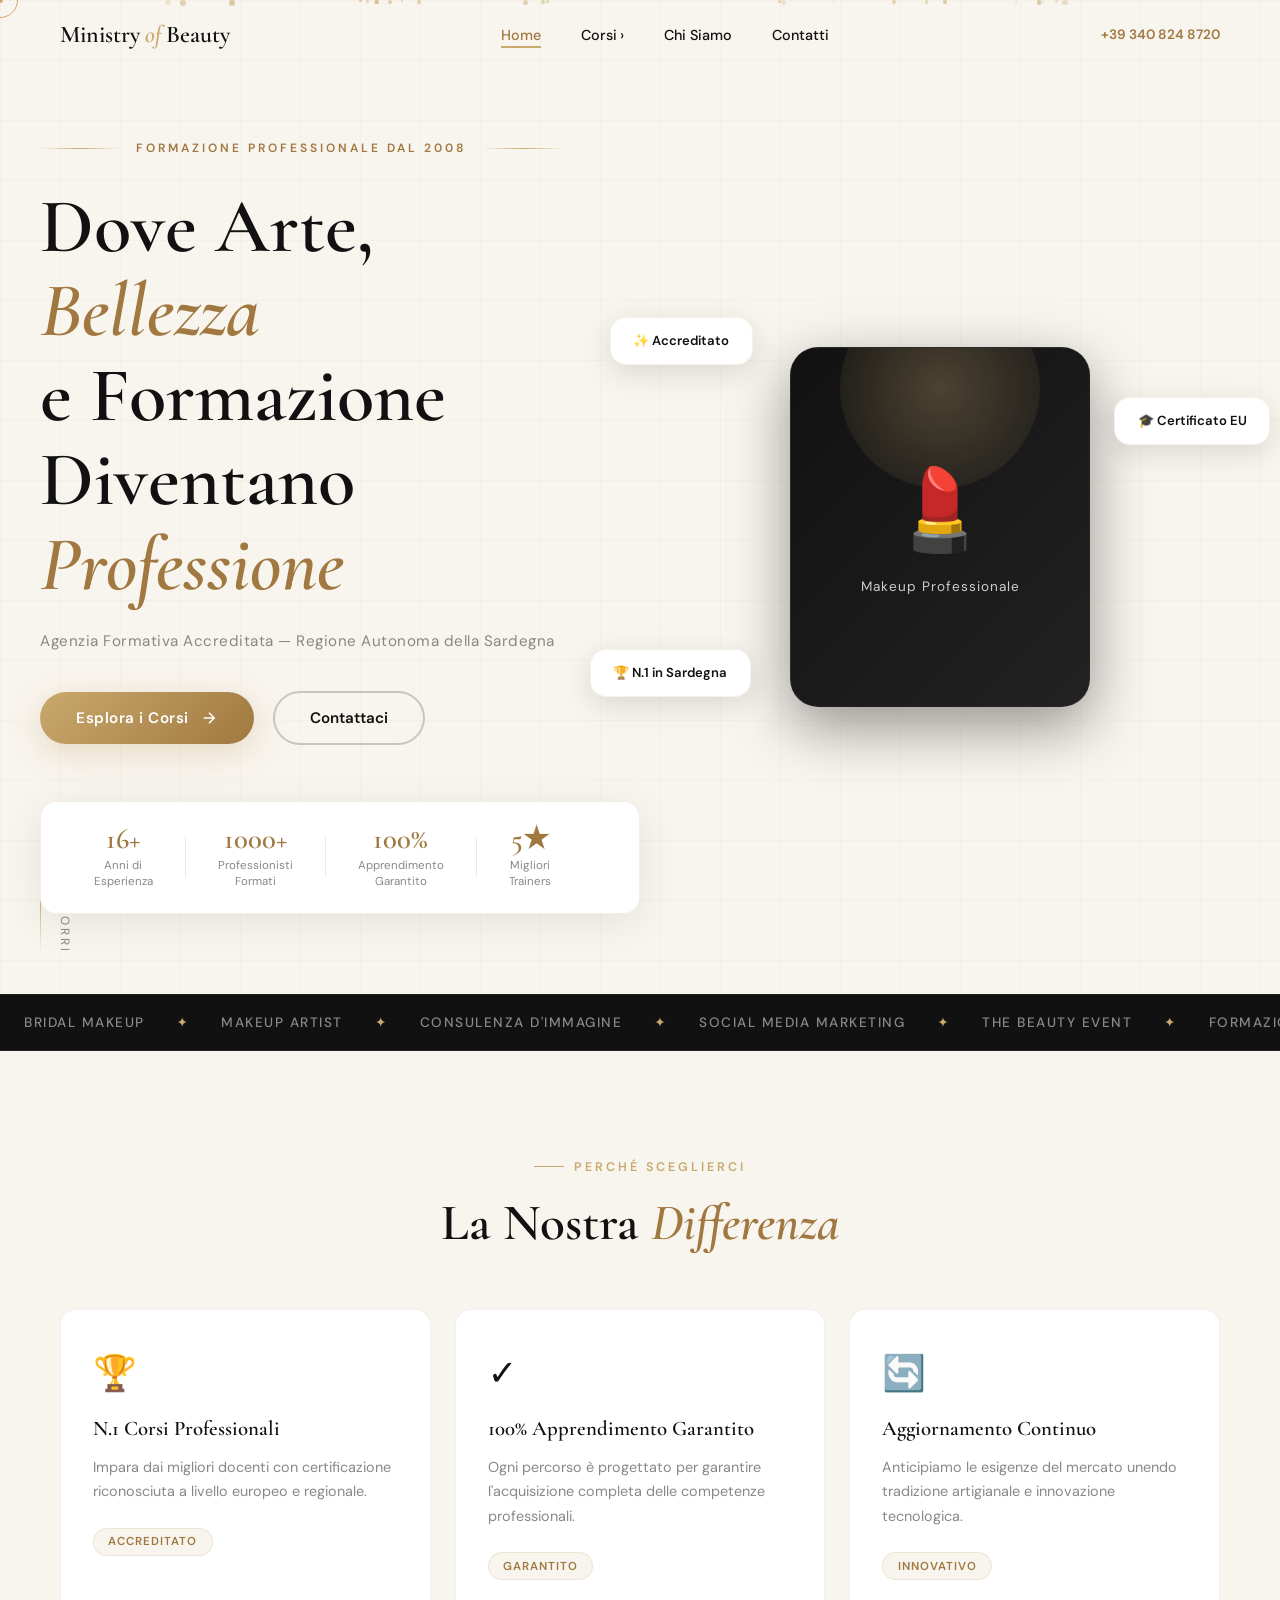
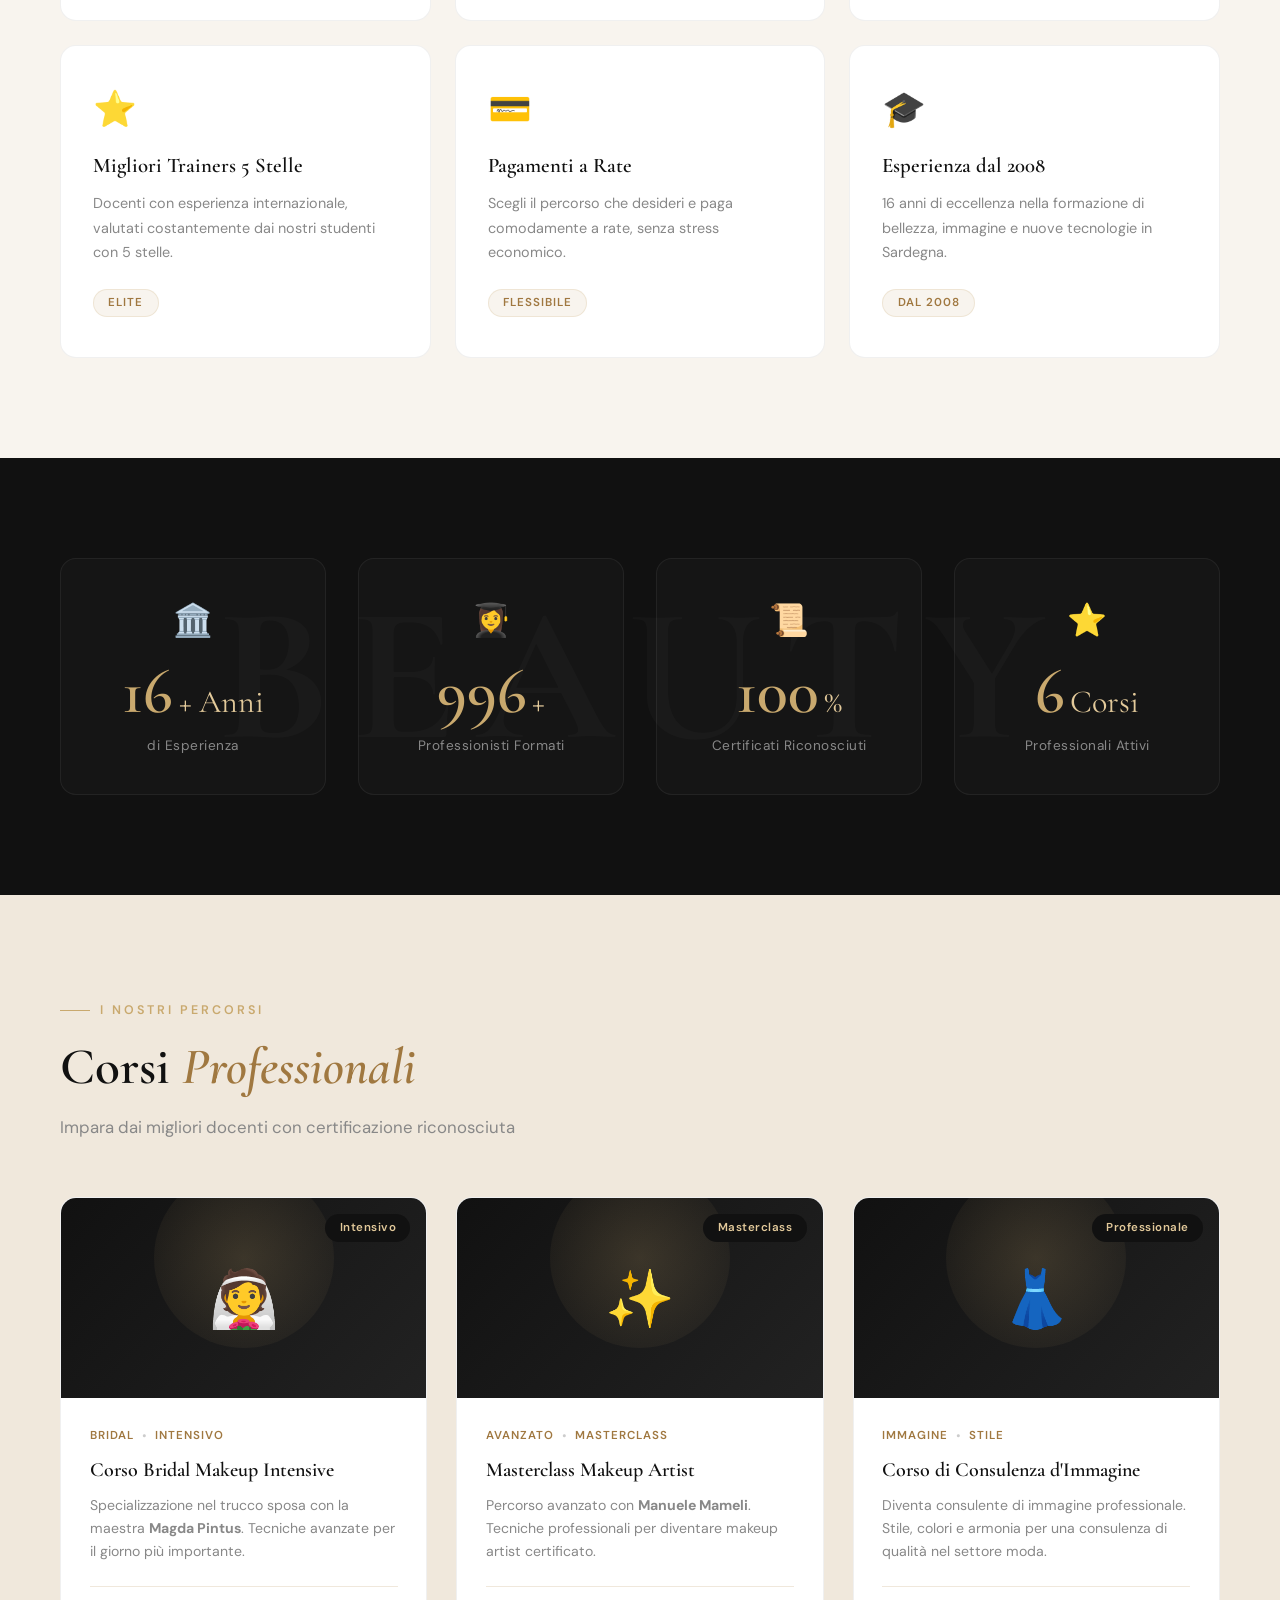
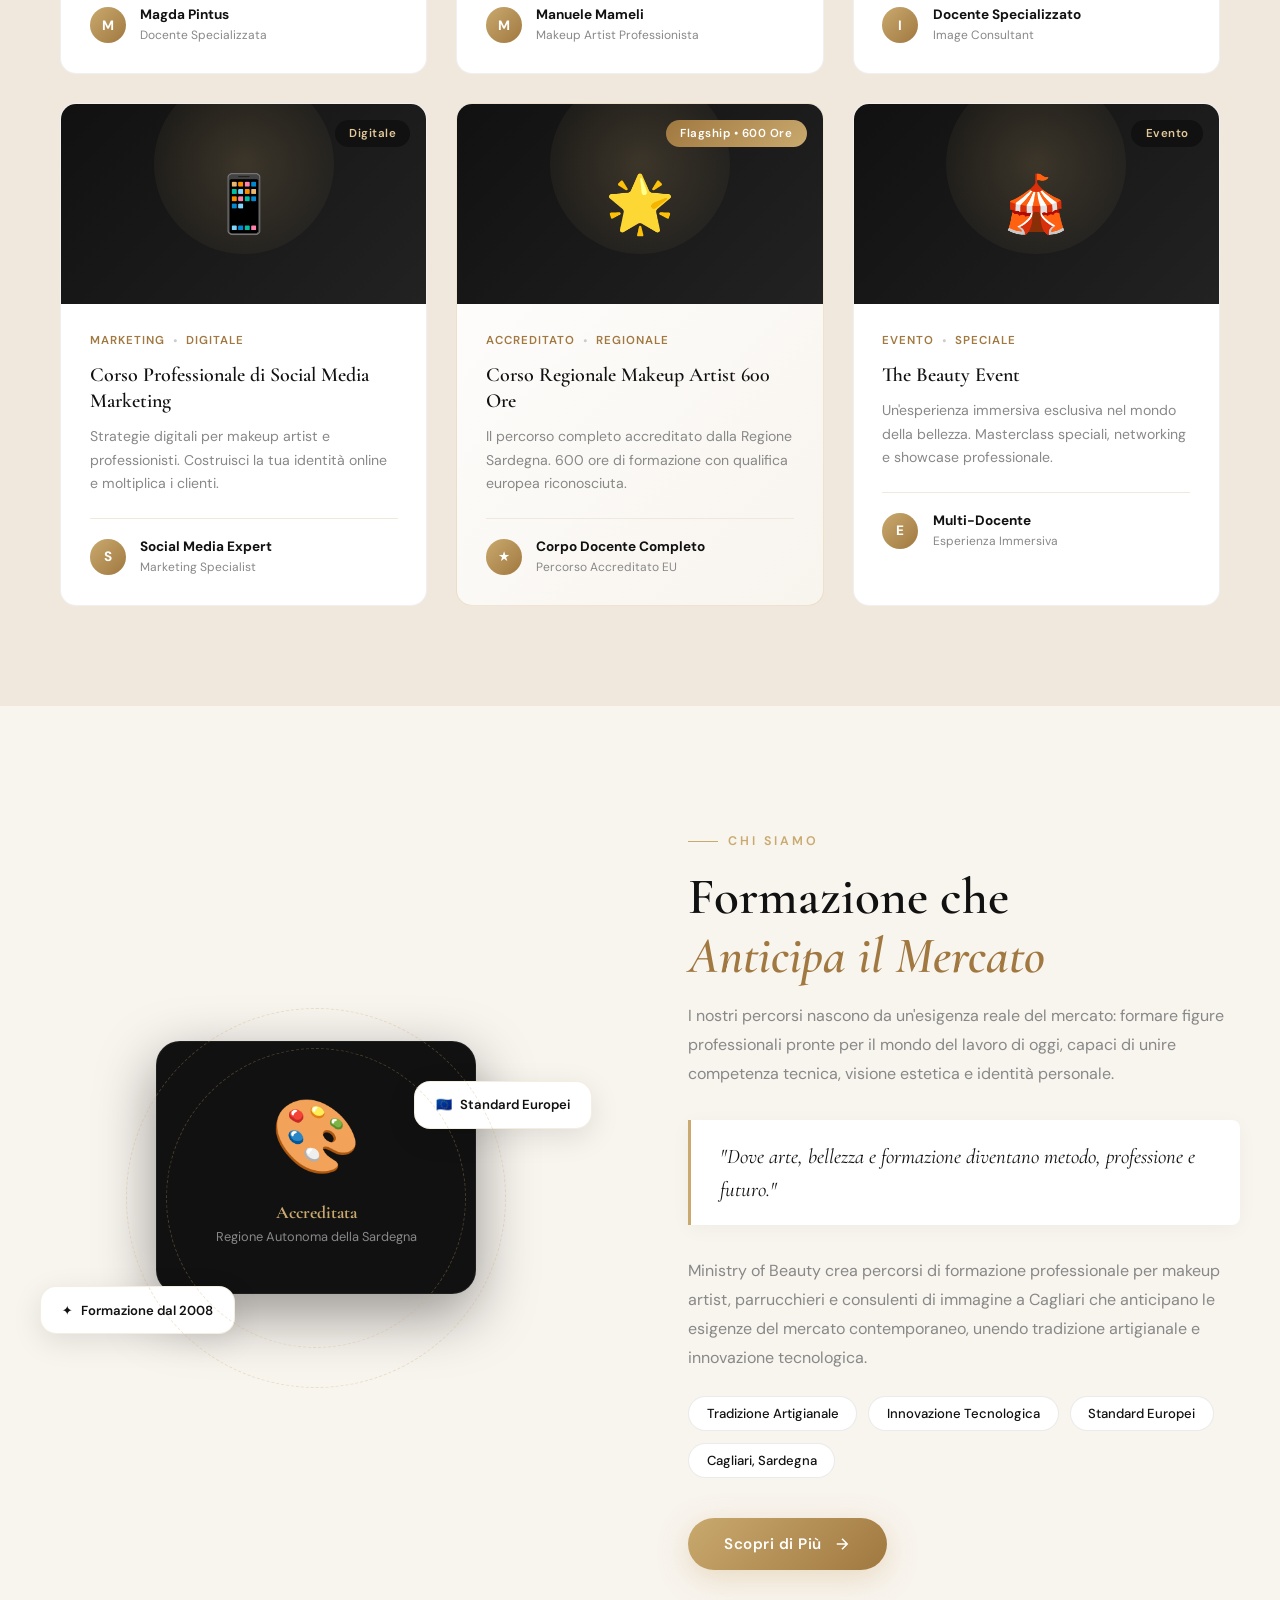
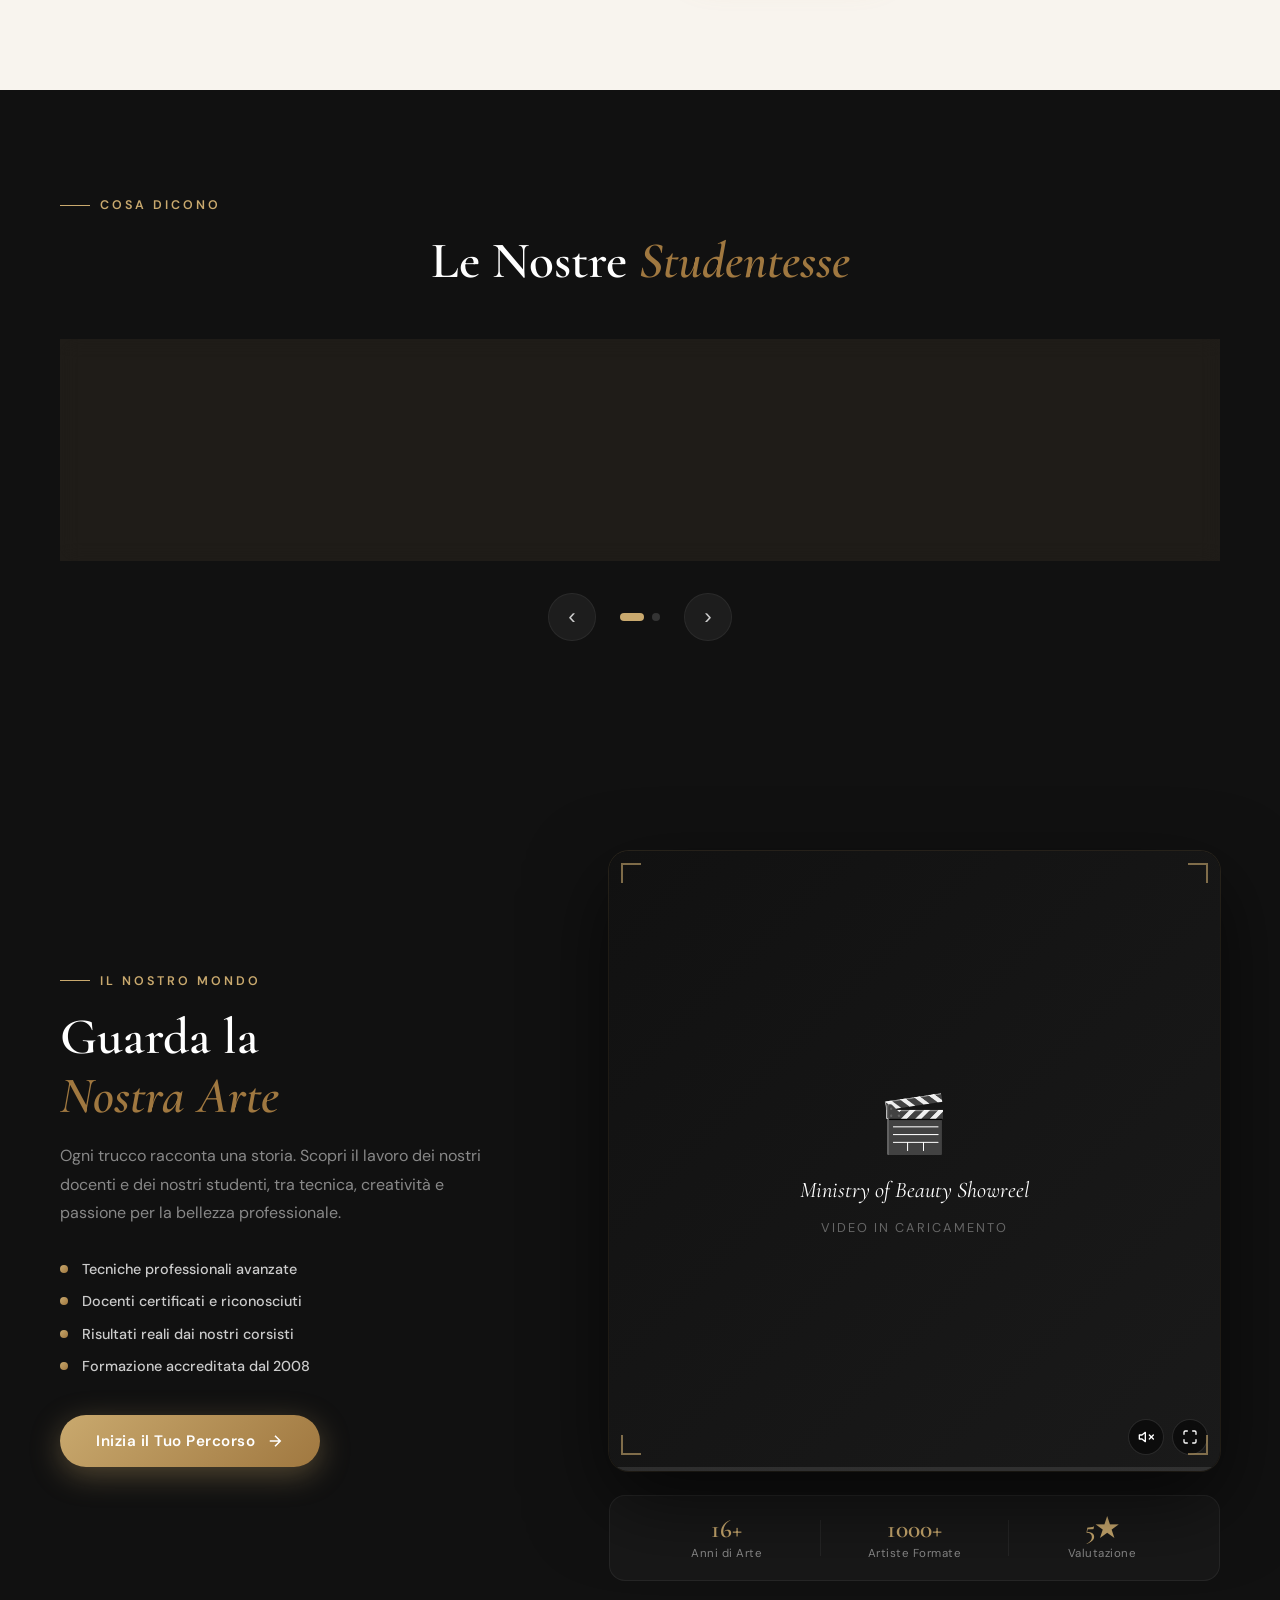
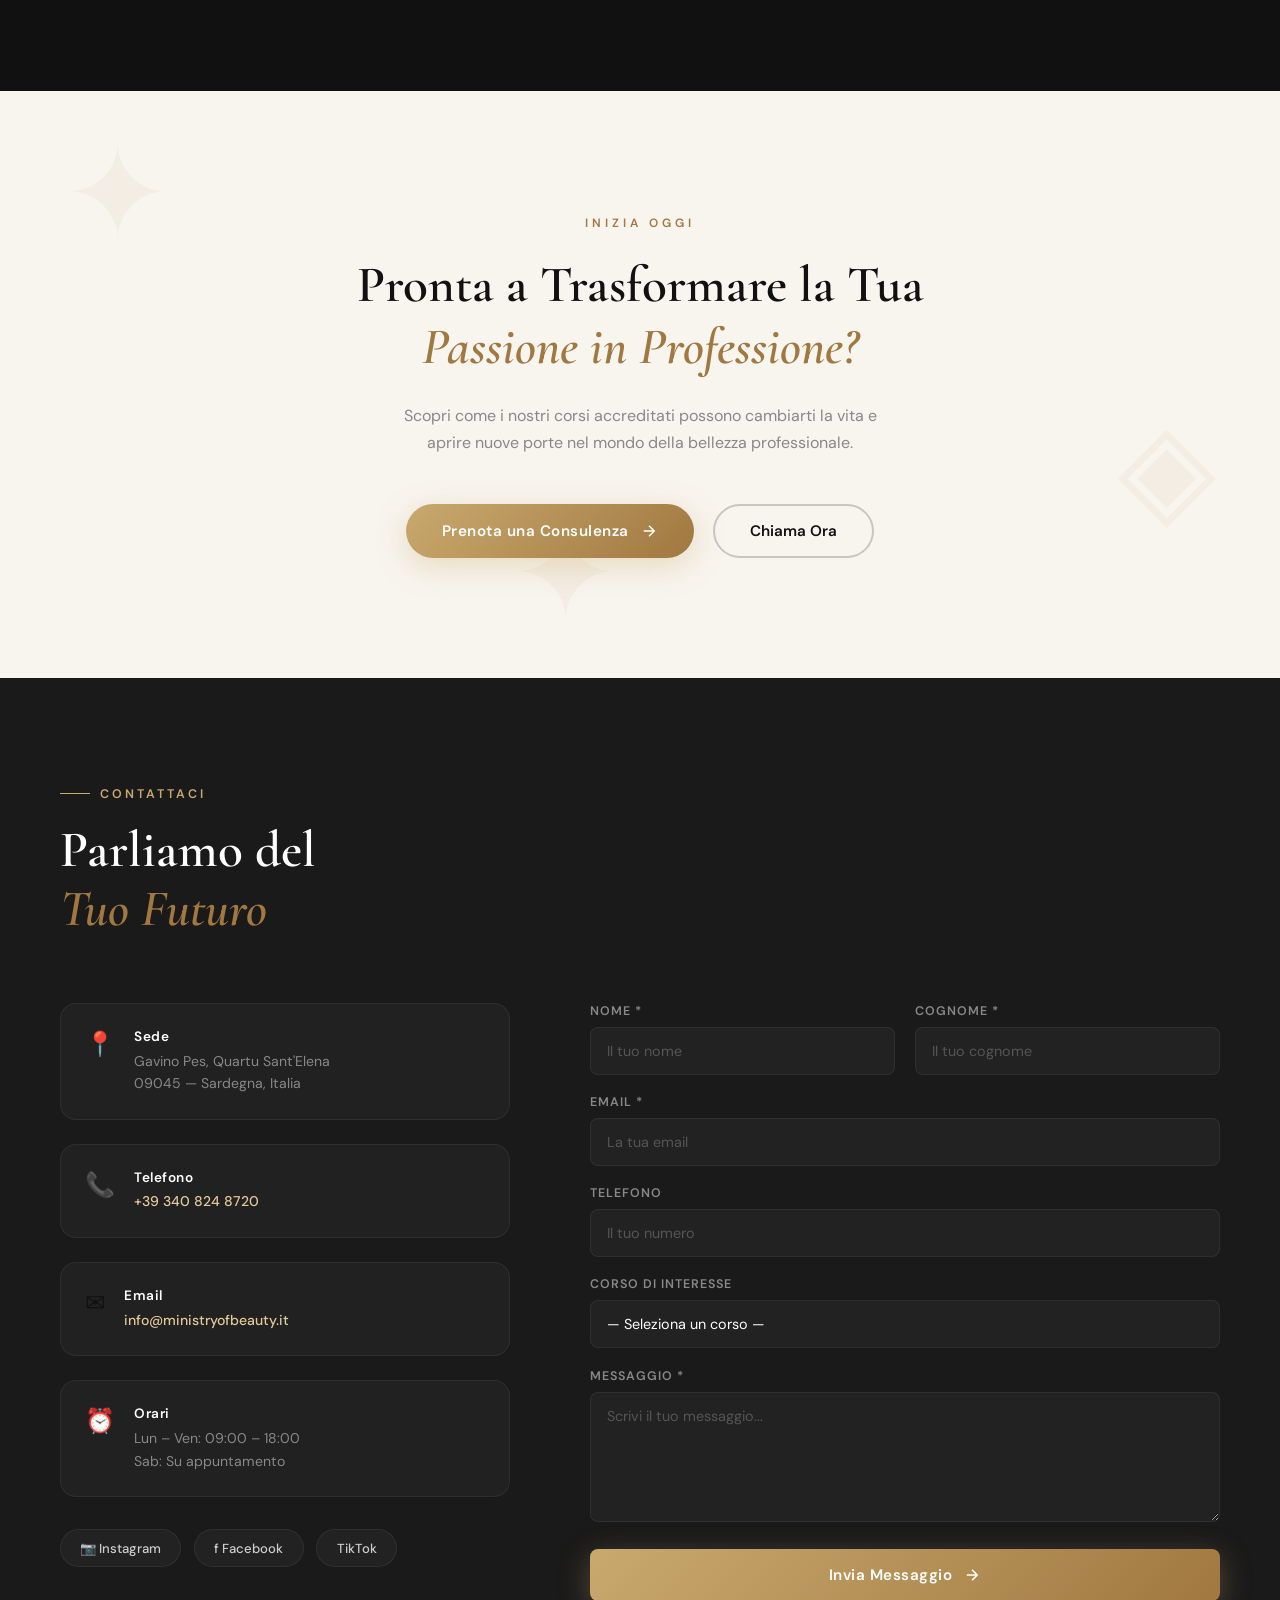
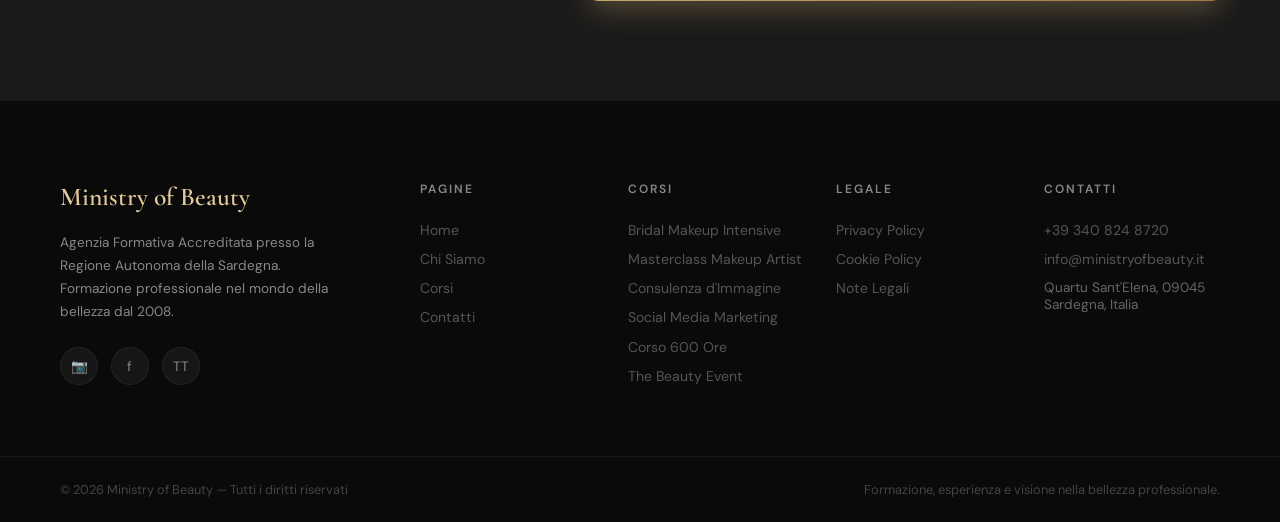
==== commit 18c445a4: "Add advanced video showreel section New section placed between testimonials and CTA banner featuring" ====
--- a/index-advanced.html
+++ b/index-advanced.html
@@ -523,6 +523,105 @@
     </div>
 </section>
 
+<!-- ===== VIDEO SHOWREEL SECTION ===== -->
+<section class="video-section" id="showreel">
+    <div class="video-section-inner">
+
+        <!-- Left: Text -->
+        <div class="video-text reveal">
+            <div class="section-label">Il Nostro Mondo</div>
+            <h2 class="section-title">Guarda la<br><em>Nostra Arte</em></h2>
+            <p class="video-desc">Ogni trucco racconta una storia. Scopri il lavoro dei nostri docenti e dei nostri studenti, tra tecnica, creatività e passione per la bellezza professionale.</p>
+            <ul class="video-features">
+                <li><span class="vf-dot"></span>Tecniche professionali avanzate</li>
+                <li><span class="vf-dot"></span>Docenti certificati e riconosciuti</li>
+                <li><span class="vf-dot"></span>Risultati reali dai nostri corsisti</li>
+                <li><span class="vf-dot"></span>Formazione accreditata dal 2008</li>
+            </ul>
+            <a href="#contatti" class="btn-gold">
+                <span>Inizia il Tuo Percorso</span>
+                <svg viewBox="0 0 24 24"><path d="M5 12h14M12 5l7 7-7 7"/></svg>
+            </a>
+        </div>
+
+        <!-- Right: Video Player -->
+        <div class="video-player-wrap reveal">
+            <div class="video-frame">
+                <video
+                    id="showreelVideo"
+                    class="showreel-video"
+                    src="IMG_1637-1-1-1.mov"
+                    playsinline
+                    loop
+                    muted
+                    preload="metadata"
+                    poster=""
+                ></video>
+
+                <!-- Play / Pause overlay -->
+                <div class="video-overlay" id="videoOverlay">
+                    <button class="play-btn" id="playBtn" aria-label="Riproduci video">
+                        <svg class="play-icon" id="playIcon" viewBox="0 0 24 24"><polygon points="5,3 19,12 5,21"/></svg>
+                        <svg class="pause-icon" id="pauseIcon" viewBox="0 0 24 24" style="display:none"><rect x="6" y="4" width="4" height="16"/><rect x="14" y="4" width="4" height="16"/></svg>
+                    </button>
+                    <div class="video-label-badge">
+                        <span>✦</span> Ministry of Beauty Showreel
+                    </div>
+                </div>
+
+                <!-- Progress bar -->
+                <div class="video-progress-wrap" id="videoProgressWrap">
+                    <div class="video-progress-bar" id="videoProgressBar"></div>
+                    <div class="video-progress-bg"></div>
+                </div>
+
+                <!-- Mute / Unmute -->
+                <button class="mute-btn" id="muteBtn" aria-label="Attiva audio">
+                    <svg class="mute-icon" id="muteIcon" viewBox="0 0 24 24">
+                        <path d="M11 5L6 9H2v6h4l5 4V5z"/>
+                        <line x1="23" y1="9" x2="17" y2="15"/>
+                        <line x1="17" y1="9" x2="23" y2="15"/>
+                    </svg>
+                    <svg class="unmute-icon" id="unmuteIcon" viewBox="0 0 24 24" style="display:none">
+                        <path d="M11 5L6 9H2v6h4l5 4V5z"/>
+                        <path d="M15.54 8.46a5 5 0 0 1 0 7.07"/>
+                        <path d="M19.07 4.93a10 10 0 0 1 0 14.14"/>
+                    </svg>
+                </button>
+
+                <!-- Fullscreen -->
+                <button class="fullscreen-btn" id="fullscreenBtn" aria-label="Schermo intero">
+                    <svg viewBox="0 0 24 24"><path d="M8 3H5a2 2 0 0 0-2 2v3m18 0V5a2 2 0 0 0-2-2h-3m0 18h3a2 2 0 0 0 2-2v-3M3 16v3a2 2 0 0 0 2 2h3"/></svg>
+                </button>
+
+                <!-- Decorative corners -->
+                <div class="corner corner-tl"></div>
+                <div class="corner corner-tr"></div>
+                <div class="corner corner-bl"></div>
+                <div class="corner corner-br"></div>
+            </div>
+
+            <!-- Video stats below player -->
+            <div class="video-stats">
+                <div class="vs-item">
+                    <span class="vs-num">16+</span>
+                    <span class="vs-label">Anni di Arte</span>
+                </div>
+                <div class="vs-divider"></div>
+                <div class="vs-item">
+                    <span class="vs-num">1000+</span>
+                    <span class="vs-label">Artiste Formate</span>
+                </div>
+                <div class="vs-divider"></div>
+                <div class="vs-item">
+                    <span class="vs-num">5★</span>
+                    <span class="vs-label">Valutazione</span>
+                </div>
+            </div>
+        </div>
+    </div>
+</section>
+
 <!-- ===== CTA BANNER ===== -->
 <section class="cta-banner">
     <div class="cta-bg-decor decor-1">✦</div>
--- a/styles.css
+++ b/styles.css
@@ -1760,6 +1760,338 @@
   color: #444;
 }
 
+/* ---------- VIDEO SHOWREEL SECTION ---------- */
+.video-section {
+  background: var(--dark);
+  padding: 110px 0;
+  overflow: hidden;
+}
+
+.video-section-inner {
+  max-width: 1240px;
+  margin: 0 auto;
+  padding: 0 40px;
+  display: grid;
+  grid-template-columns: 1fr 1.35fr;
+  gap: 6rem;
+  align-items: center;
+}
+
+/* Left text */
+.video-text .section-title { color: var(--white); }
+.video-text .section-label { color: var(--gold); }
+.video-text .section-label::before { background: var(--gold); }
+
+.video-desc {
+  font-size: 1rem;
+  color: var(--grey);
+  line-height: 1.8;
+  margin-bottom: 2rem;
+}
+
+.video-features {
+  list-style: none;
+  display: flex;
+  flex-direction: column;
+  gap: 0.9rem;
+  margin-bottom: 2.5rem;
+}
+
+.video-features li {
+  display: flex;
+  align-items: center;
+  gap: 0.9rem;
+  font-size: 0.9rem;
+  color: var(--grey-light);
+  font-weight: 500;
+}
+
+.vf-dot {
+  width: 8px;
+  height: 8px;
+  border-radius: 50%;
+  background: linear-gradient(135deg, var(--gold), var(--gold-dark));
+  flex-shrink: 0;
+}
+
+/* Video player */
+.video-player-wrap {
+  display: flex;
+  flex-direction: column;
+  gap: 1.5rem;
+}
+
+.video-frame {
+  position: relative;
+  border-radius: 20px;
+  overflow: hidden;
+  background: var(--black);
+  aspect-ratio: 9 / 16;
+  max-height: 620px;
+  box-shadow: 0 30px 80px rgba(0,0,0,0.6), 0 0 0 1px rgba(201,169,110,0.15);
+  cursor: pointer;
+}
+
+.showreel-video {
+  width: 100%;
+  height: 100%;
+  object-fit: cover;
+  display: block;
+  transition: transform 0.6s ease;
+}
+
+.video-frame:hover .showreel-video {
+  transform: scale(1.02);
+}
+
+/* Play / Pause overlay */
+.video-overlay {
+  position: absolute;
+  inset: 0;
+  display: flex;
+  flex-direction: column;
+  align-items: center;
+  justify-content: center;
+  background: rgba(0,0,0,0.35);
+  transition: background 0.4s ease;
+  z-index: 2;
+}
+
+.video-overlay.playing {
+  background: rgba(0,0,0,0);
+}
+
+.video-overlay.playing .play-btn {
+  opacity: 0;
+  transform: scale(0.7);
+}
+
+.video-overlay:hover .play-btn {
+  opacity: 1;
+  transform: scale(1);
+}
+
+.play-btn {
+  width: 80px;
+  height: 80px;
+  border-radius: 50%;
+  border: 2px solid rgba(255,255,255,0.8);
+  background: rgba(255,255,255,0.1);
+  backdrop-filter: blur(10px);
+  display: flex;
+  align-items: center;
+  justify-content: center;
+  color: var(--white);
+  transition: all 0.4s cubic-bezier(0.25, 0.46, 0.45, 0.94);
+  cursor: pointer;
+}
+
+.play-btn svg {
+  width: 28px;
+  height: 28px;
+  fill: var(--white);
+  stroke: none;
+  margin-left: 4px;
+}
+
+.pause-icon { margin-left: 0 !important; }
+
+.play-btn:hover {
+  background: var(--gold);
+  border-color: var(--gold);
+  transform: scale(1.1) !important;
+  box-shadow: 0 0 40px rgba(201,169,110,0.5);
+}
+
+/* Ping ring animation when paused */
+.play-btn::before {
+  content: '';
+  position: absolute;
+  width: 80px;
+  height: 80px;
+  border-radius: 50%;
+  border: 2px solid rgba(201,169,110,0.4);
+  animation: ping-ring 2s ease-out infinite;
+}
+
+@keyframes ping-ring {
+  0%   { transform: scale(1); opacity: 0.8; }
+  100% { transform: scale(1.8); opacity: 0; }
+}
+
+.video-overlay.playing .play-btn::before { display: none; }
+
+.video-label-badge {
+  position: absolute;
+  bottom: 70px;
+  left: 50%;
+  transform: translateX(-50%);
+  background: rgba(0,0,0,0.6);
+  backdrop-filter: blur(10px);
+  border: 1px solid rgba(201,169,110,0.3);
+  color: var(--gold-light);
+  padding: 0.5rem 1.3rem;
+  border-radius: 30px;
+  font-size: 0.78rem;
+  font-weight: 600;
+  letter-spacing: 1.5px;
+  text-transform: uppercase;
+  white-space: nowrap;
+  opacity: 1;
+  transition: opacity 0.4s;
+}
+
+.video-overlay.playing .video-label-badge {
+  opacity: 0;
+}
+
+/* Progress bar */
+.video-progress-wrap {
+  position: absolute;
+  bottom: 0;
+  left: 0;
+  right: 0;
+  height: 4px;
+  z-index: 3;
+  cursor: pointer;
+}
+
+.video-progress-bg {
+  position: absolute;
+  inset: 0;
+  background: rgba(255,255,255,0.1);
+}
+
+.video-progress-bar {
+  position: absolute;
+  top: 0;
+  left: 0;
+  height: 100%;
+  width: 0%;
+  background: linear-gradient(90deg, var(--gold-dark), var(--gold-light));
+  transition: width 0.1s linear;
+}
+
+/* Mute + fullscreen controls */
+.mute-btn,
+.fullscreen-btn {
+  position: absolute;
+  bottom: 16px;
+  width: 36px;
+  height: 36px;
+  border-radius: 50%;
+  background: rgba(0,0,0,0.5);
+  backdrop-filter: blur(8px);
+  border: 1px solid rgba(255,255,255,0.12);
+  color: var(--white);
+  display: flex;
+  align-items: center;
+  justify-content: center;
+  z-index: 4;
+  transition: all 0.3s;
+  cursor: pointer;
+}
+
+.mute-btn { right: 56px; }
+.fullscreen-btn { right: 12px; }
+
+.mute-btn svg,
+.fullscreen-btn svg {
+  width: 16px;
+  height: 16px;
+  stroke: currentColor;
+  fill: none;
+  stroke-width: 2;
+  stroke-linecap: round;
+  stroke-linejoin: round;
+}
+
+.mute-btn:hover,
+.fullscreen-btn:hover {
+  background: var(--gold);
+  border-color: var(--gold);
+  transform: scale(1.1);
+}
+
+/* Decorative corners */
+.corner {
+  position: absolute;
+  width: 20px;
+  height: 20px;
+  border-color: var(--gold);
+  border-style: solid;
+  z-index: 5;
+  pointer-events: none;
+  opacity: 0.6;
+}
+
+.corner-tl { top: 12px; left: 12px;  border-width: 2px 0 0 2px; }
+.corner-tr { top: 12px; right: 12px; border-width: 2px 2px 0 0; }
+.corner-bl { bottom: 16px; left: 12px;  border-width: 0 0 2px 2px; }
+.corner-br { bottom: 16px; right: 12px; border-width: 0 2px 2px 0; }
+
+/* Video stats row */
+.video-stats {
+  display: flex;
+  align-items: center;
+  justify-content: center;
+  background: rgba(255,255,255,0.03);
+  border: 1px solid var(--border-dark);
+  border-radius: var(--radius);
+  padding: 1.2rem 1.5rem;
+  gap: 0;
+}
+
+.vs-item {
+  flex: 1;
+  text-align: center;
+}
+
+.vs-num {
+  display: block;
+  font-family: var(--font-serif);
+  font-size: 1.6rem;
+  font-weight: 600;
+  color: var(--gold);
+  line-height: 1;
+}
+
+.vs-label {
+  display: block;
+  font-size: 0.72rem;
+  color: var(--grey);
+  margin-top: 0.3rem;
+  letter-spacing: 0.5px;
+}
+
+.vs-divider {
+  width: 1px;
+  height: 36px;
+  background: var(--border-dark);
+}
+
+/* Responsive */
+@media (max-width: 900px) {
+  .video-section-inner {
+    grid-template-columns: 1fr;
+    gap: 3rem;
+    padding: 0 24px;
+  }
+
+  .video-frame {
+    aspect-ratio: 16 / 9;
+    max-height: none;
+  }
+}
+
+@media (max-width: 600px) {
+  .video-section { padding: 70px 0; }
+  .video-section-inner { padding: 0 20px; }
+
+  .play-btn { width: 64px; height: 64px; }
+  .play-btn svg { width: 22px; height: 22px; }
+}
+
 /* ---------- SCROLL TO TOP ---------- */
 .scroll-top {
   position: fixed;
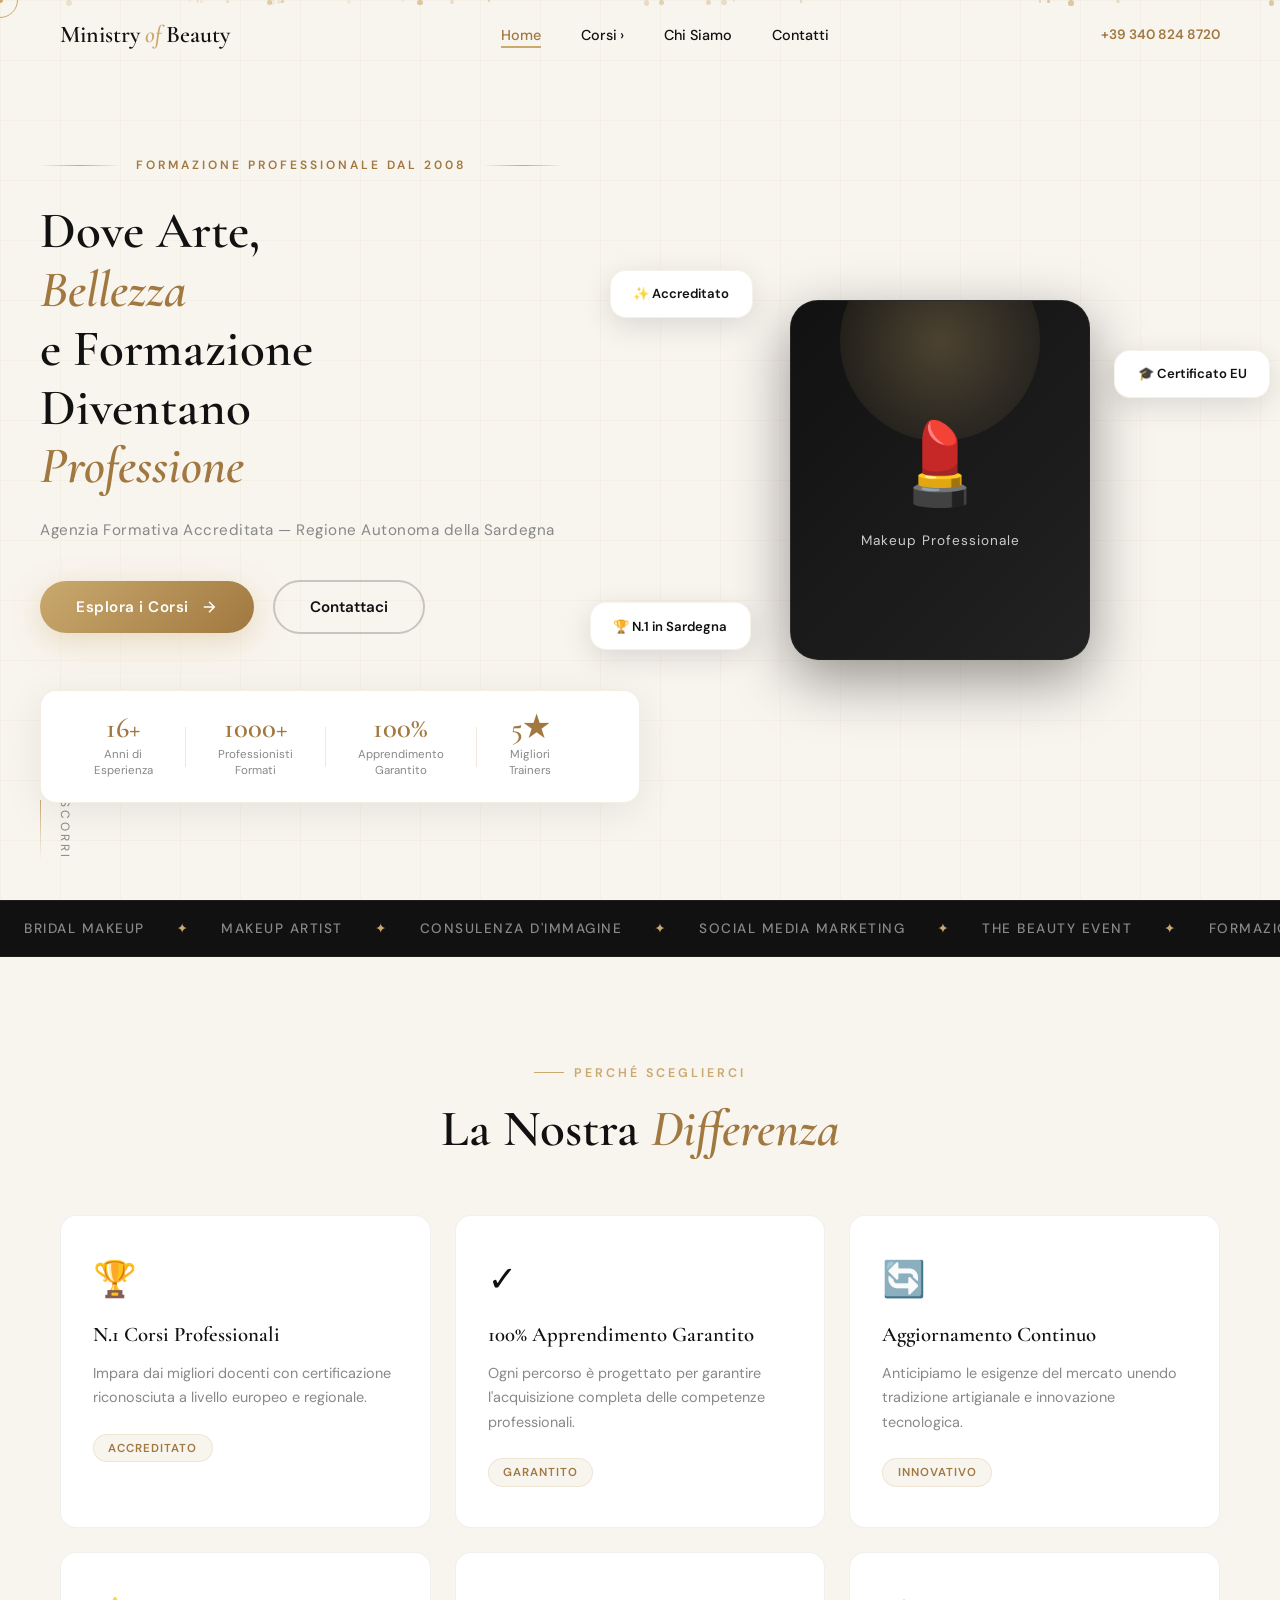
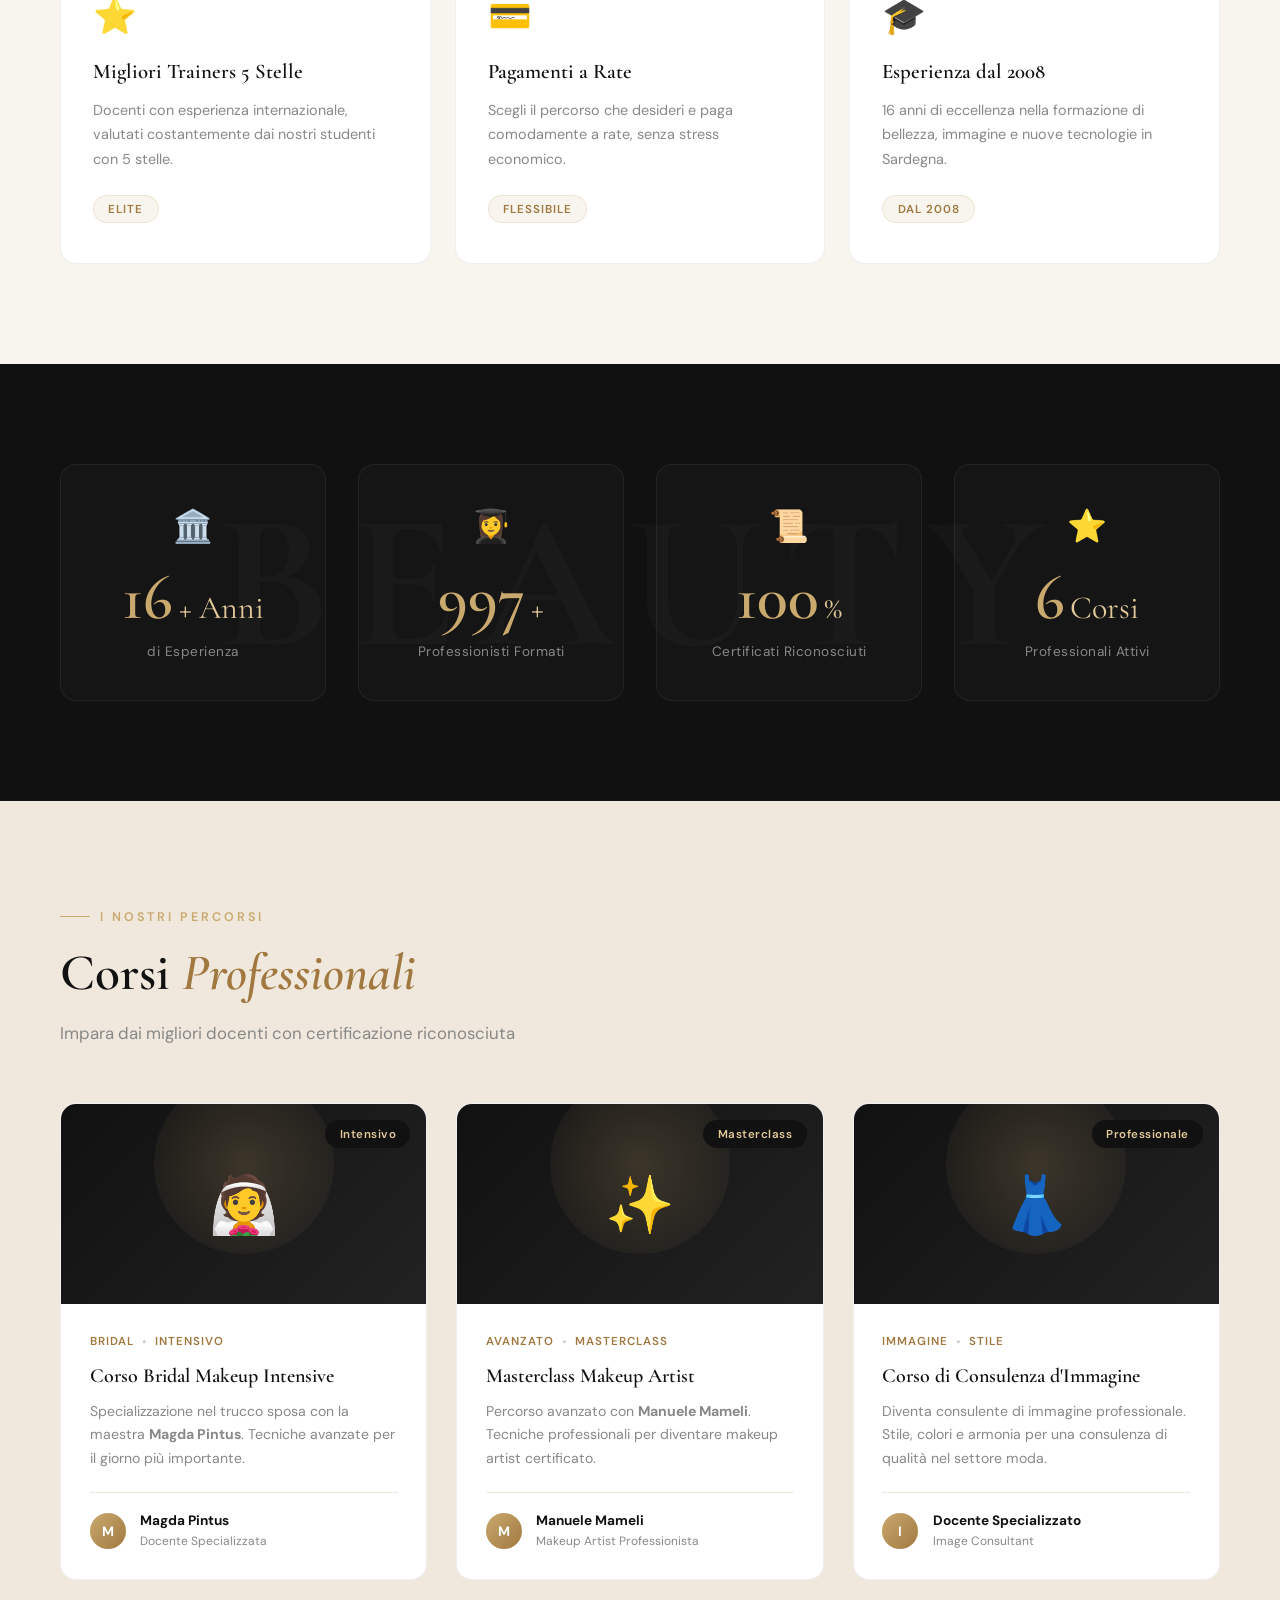
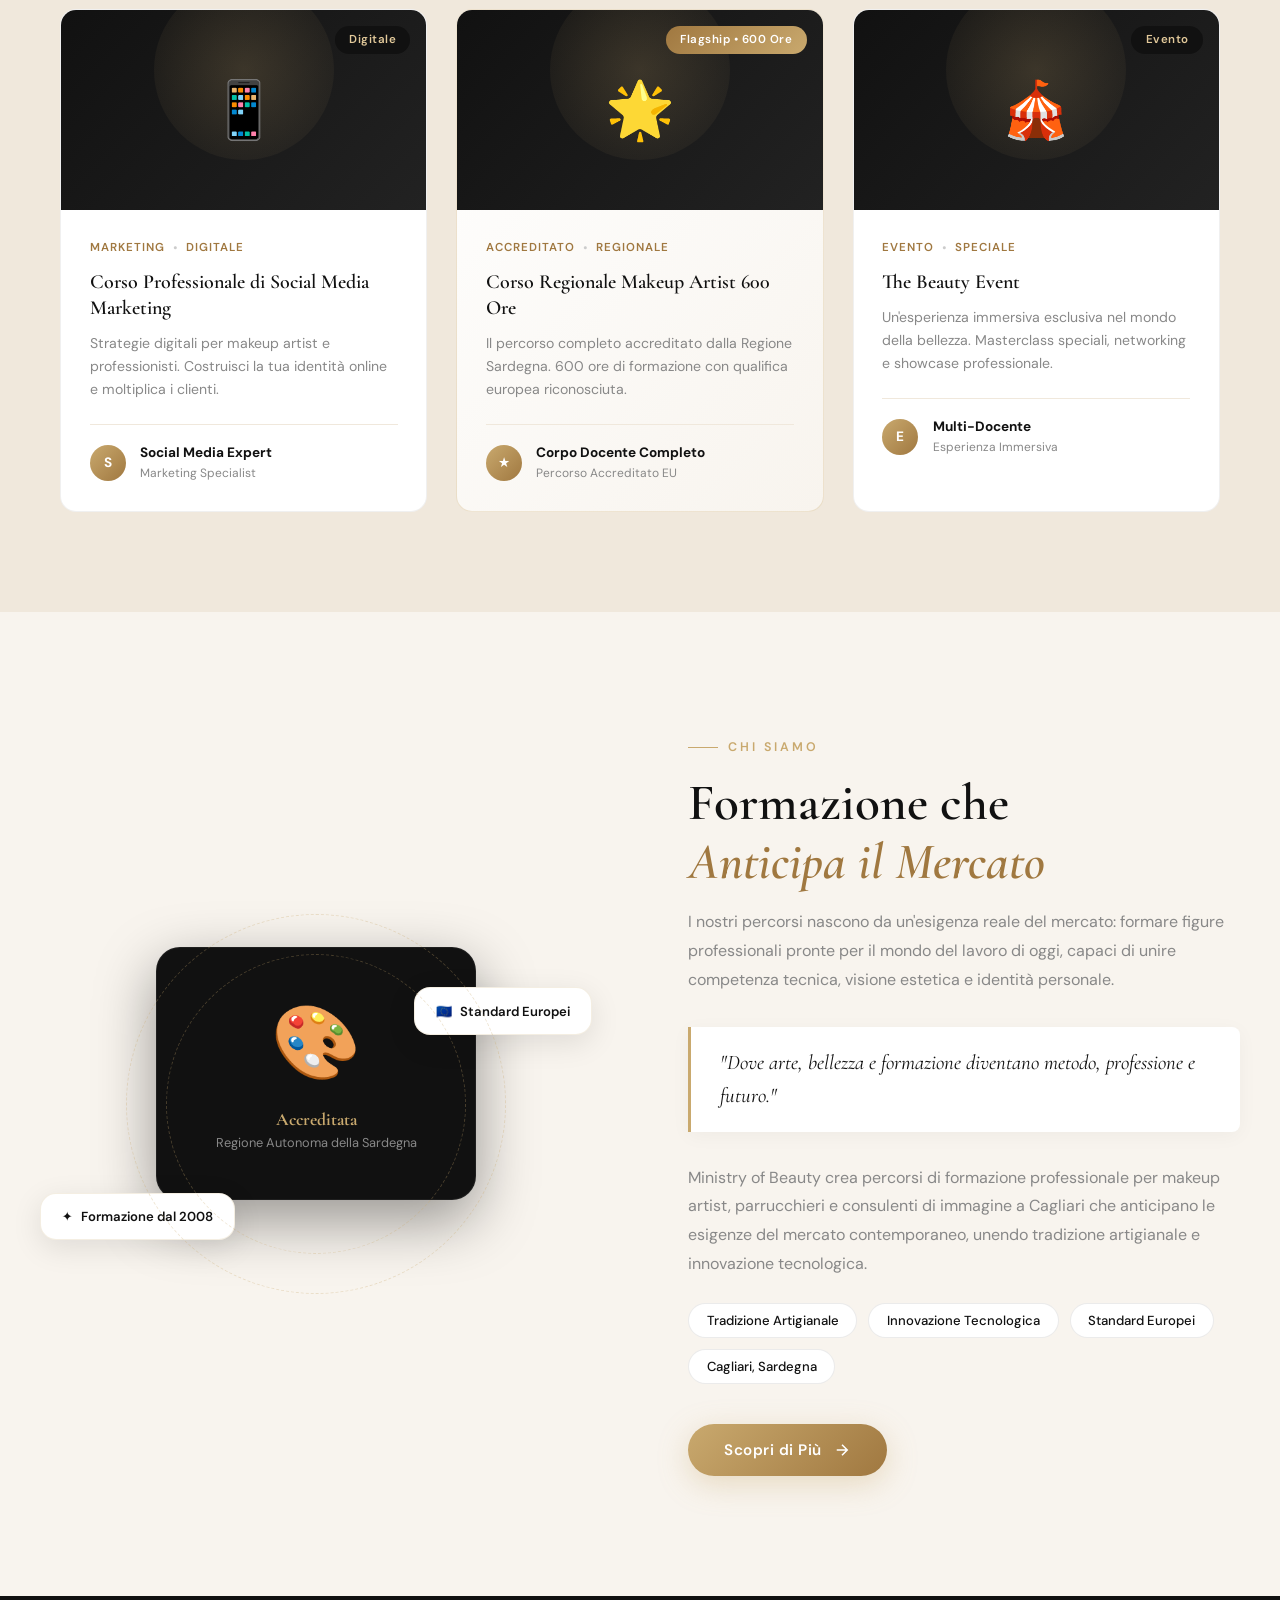
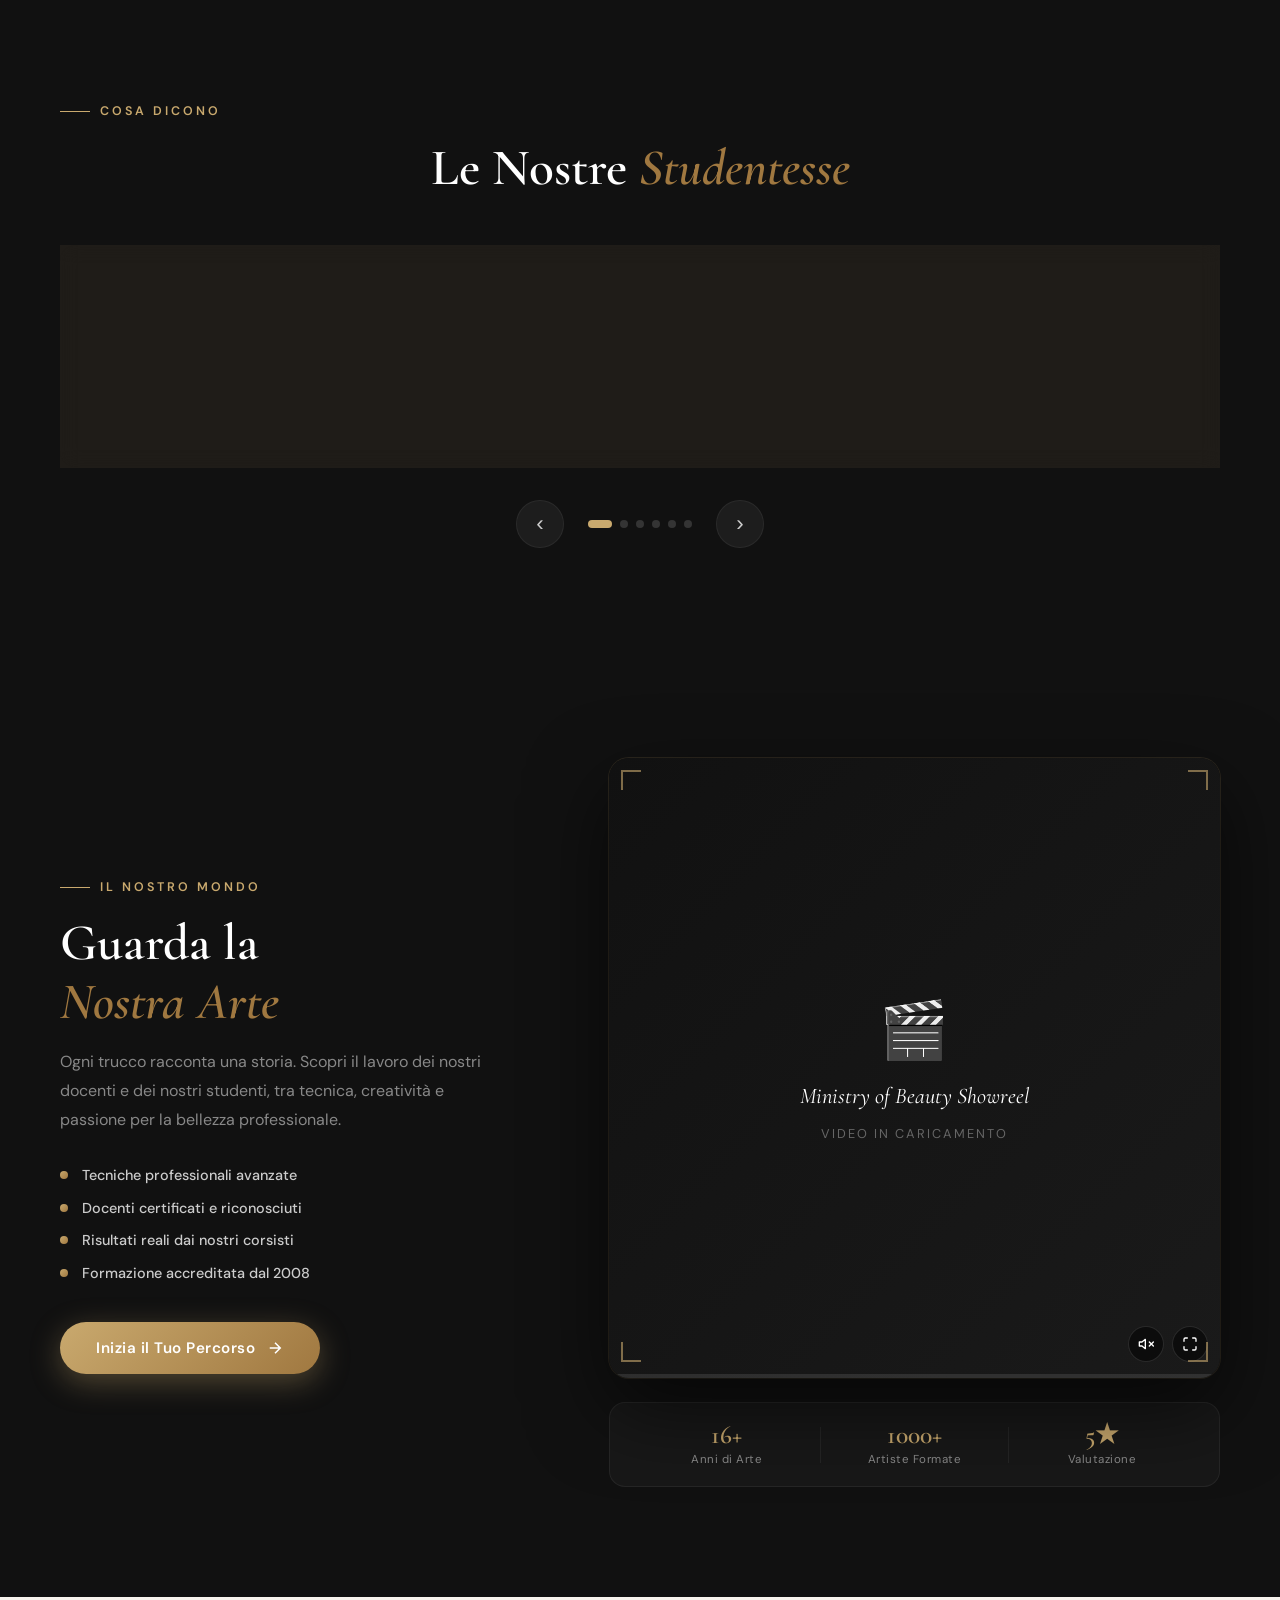
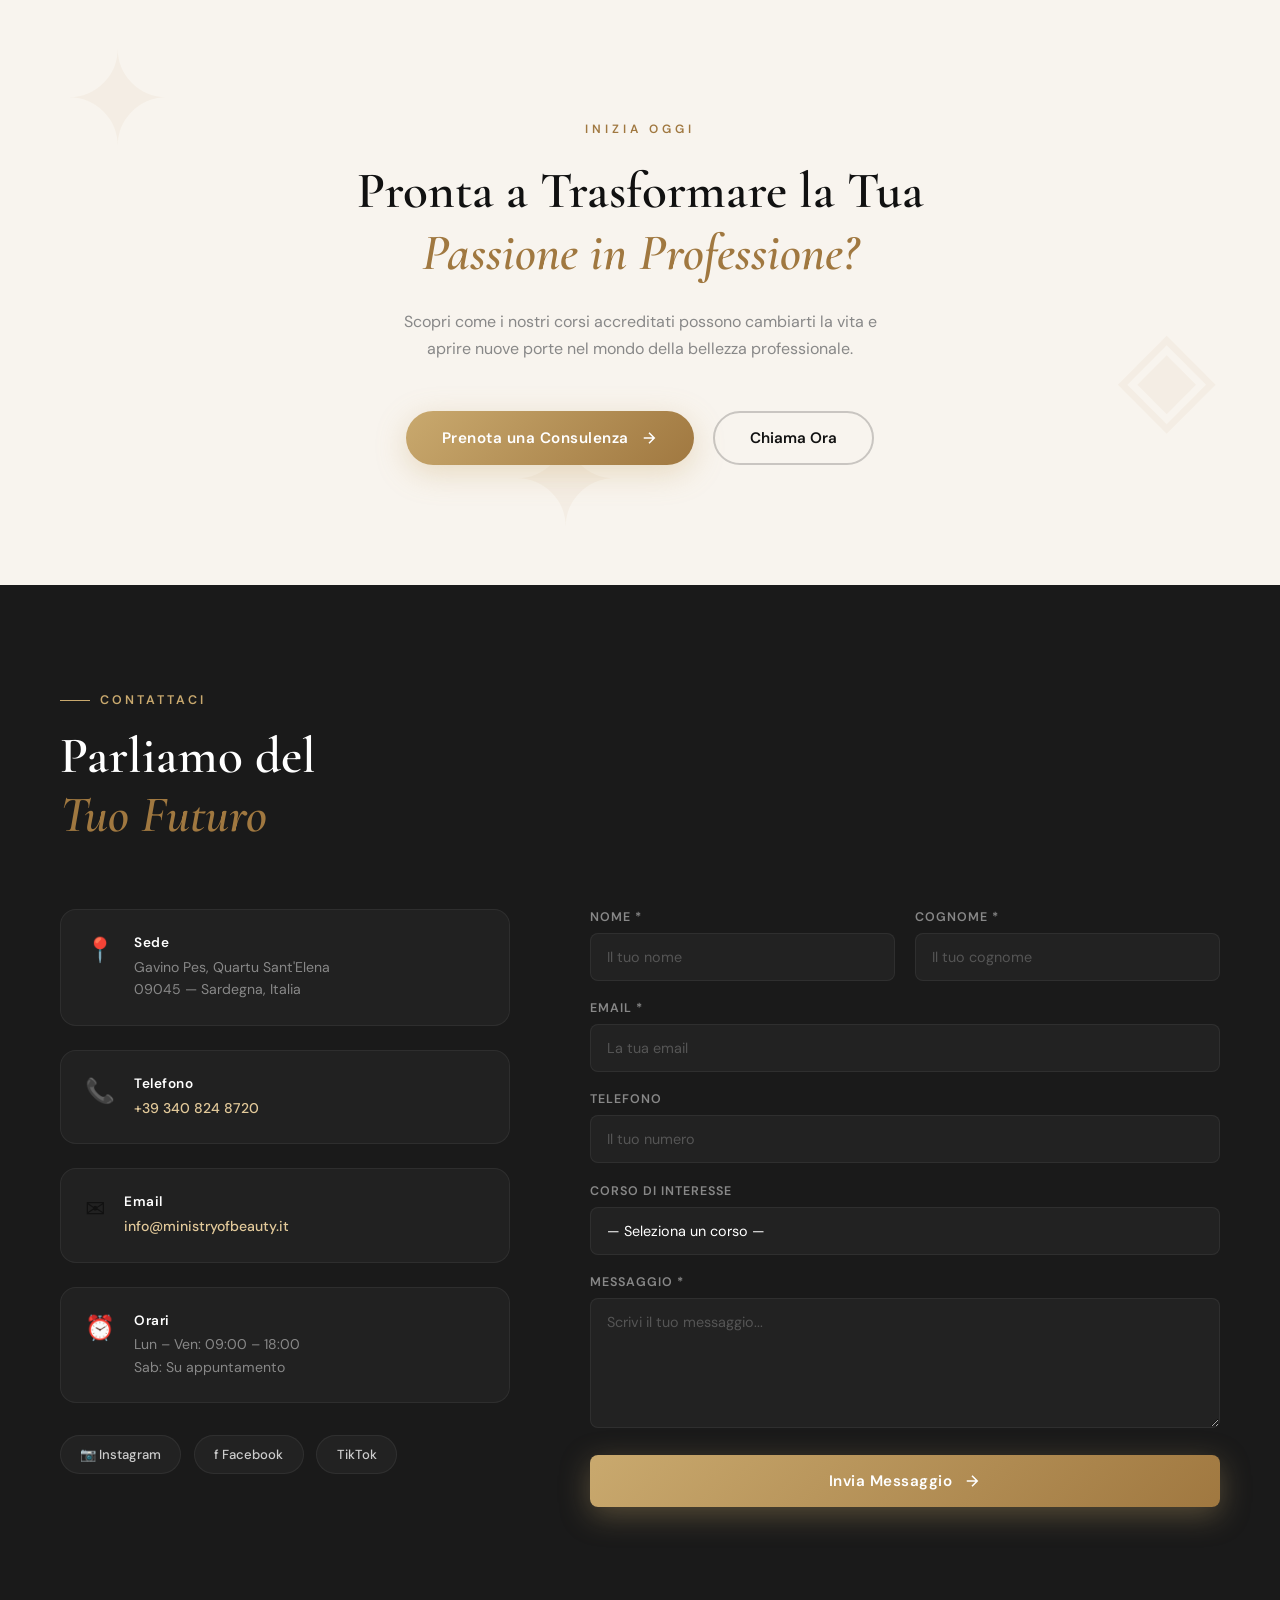
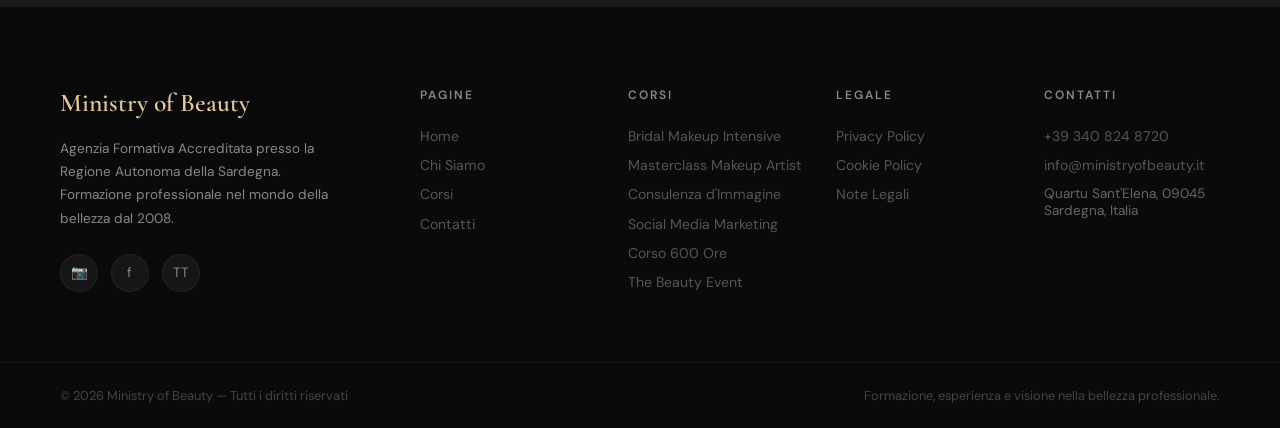
==== commit d69bee83: "Reduce hero title size and add 4 more testimonials - Hero title: clamp(3rem, 6vw, 5.5rem) → clamp(2r" ====
--- a/index-advanced.html
+++ b/index-advanced.html
@@ -513,6 +513,54 @@
                     </div>
                 </div>
             </div>
+
+            <div class="testi-card">
+                <div class="testi-stars">★★★★★</div>
+                <p class="testi-text">"Il corso Bridal Makeup con Magda Pintus è stato semplicemente straordinario. Ho imparato tecniche che non avrei trovato da nessuna altra parte. Le mie spose sono sempre soddisfatte!"</p>
+                <div class="testi-author">
+                    <div class="testi-avatar">FU</div>
+                    <div>
+                        <strong>Federica Uras</strong>
+                        <span>Truccatrice Sposa — Cagliari</span>
+                    </div>
+                </div>
+            </div>
+
+            <div class="testi-card">
+                <div class="testi-stars">★★★★★</div>
+                <p class="testi-text">"Avevo già esperienza nel settore, ma la Masterclass con Manuele Mameli mi ha fatto fare un salto di qualità enorme. Tecnica, creatività e professionalità: un corso che cambia davvero."</p>
+                <div class="testi-author">
+                    <div class="testi-avatar">CM</div>
+                    <div>
+                        <strong>Chiara Manca</strong>
+                        <span>Senior Makeup Artist — Sassari</span>
+                    </div>
+                </div>
+            </div>
+
+            <div class="testi-card">
+                <div class="testi-stars">★★★★★</div>
+                <p class="testi-text">"Non pensavo che un corso di immagine potesse cambiarmi così tanto. Ministry of Beauty mi ha dato gli strumenti per lavorare con boutique e stilisti. Un'esperienza che rifarei mille volte."</p>
+                <div class="testi-author">
+                    <div class="testi-avatar">VF</div>
+                    <div>
+                        <strong>Valentina Floris</strong>
+                        <span>Consulente d'Immagine — Nuoro</span>
+                    </div>
+                </div>
+            </div>
+
+            <div class="testi-card">
+                <div class="testi-stars">★★★★★</div>
+                <p class="testi-text">"Grazie al corso di Social Media Marketing ho costruito un profilo Instagram da zero e in 3 mesi ho acquisito oltre 40 nuovi clienti. Il miglior investimento che potessi fare per la mia carriera."</p>
+                <div class="testi-author">
+                    <div class="testi-avatar">BL</div>
+                    <div>
+                        <strong>Beatrice Loi</strong>
+                        <span>Beauty Influencer & MUA — Sardegna</span>
+                    </div>
+                </div>
+            </div>
         </div>
 
         <div class="testi-controls">
--- a/styles.css
+++ b/styles.css
@@ -533,9 +533,9 @@
 
 .hero-title {
   font-family: var(--font-serif);
-  font-size: clamp(3rem, 6vw, 5.5rem);
-  font-weight: 600;
-  line-height: 1.1;
+  font-size: clamp(2rem, 4vw, 3.8rem);
+  font-weight: 600;
+  line-height: 1.15;
   color: var(--dark);
   margin-bottom: 1.5rem;
 }
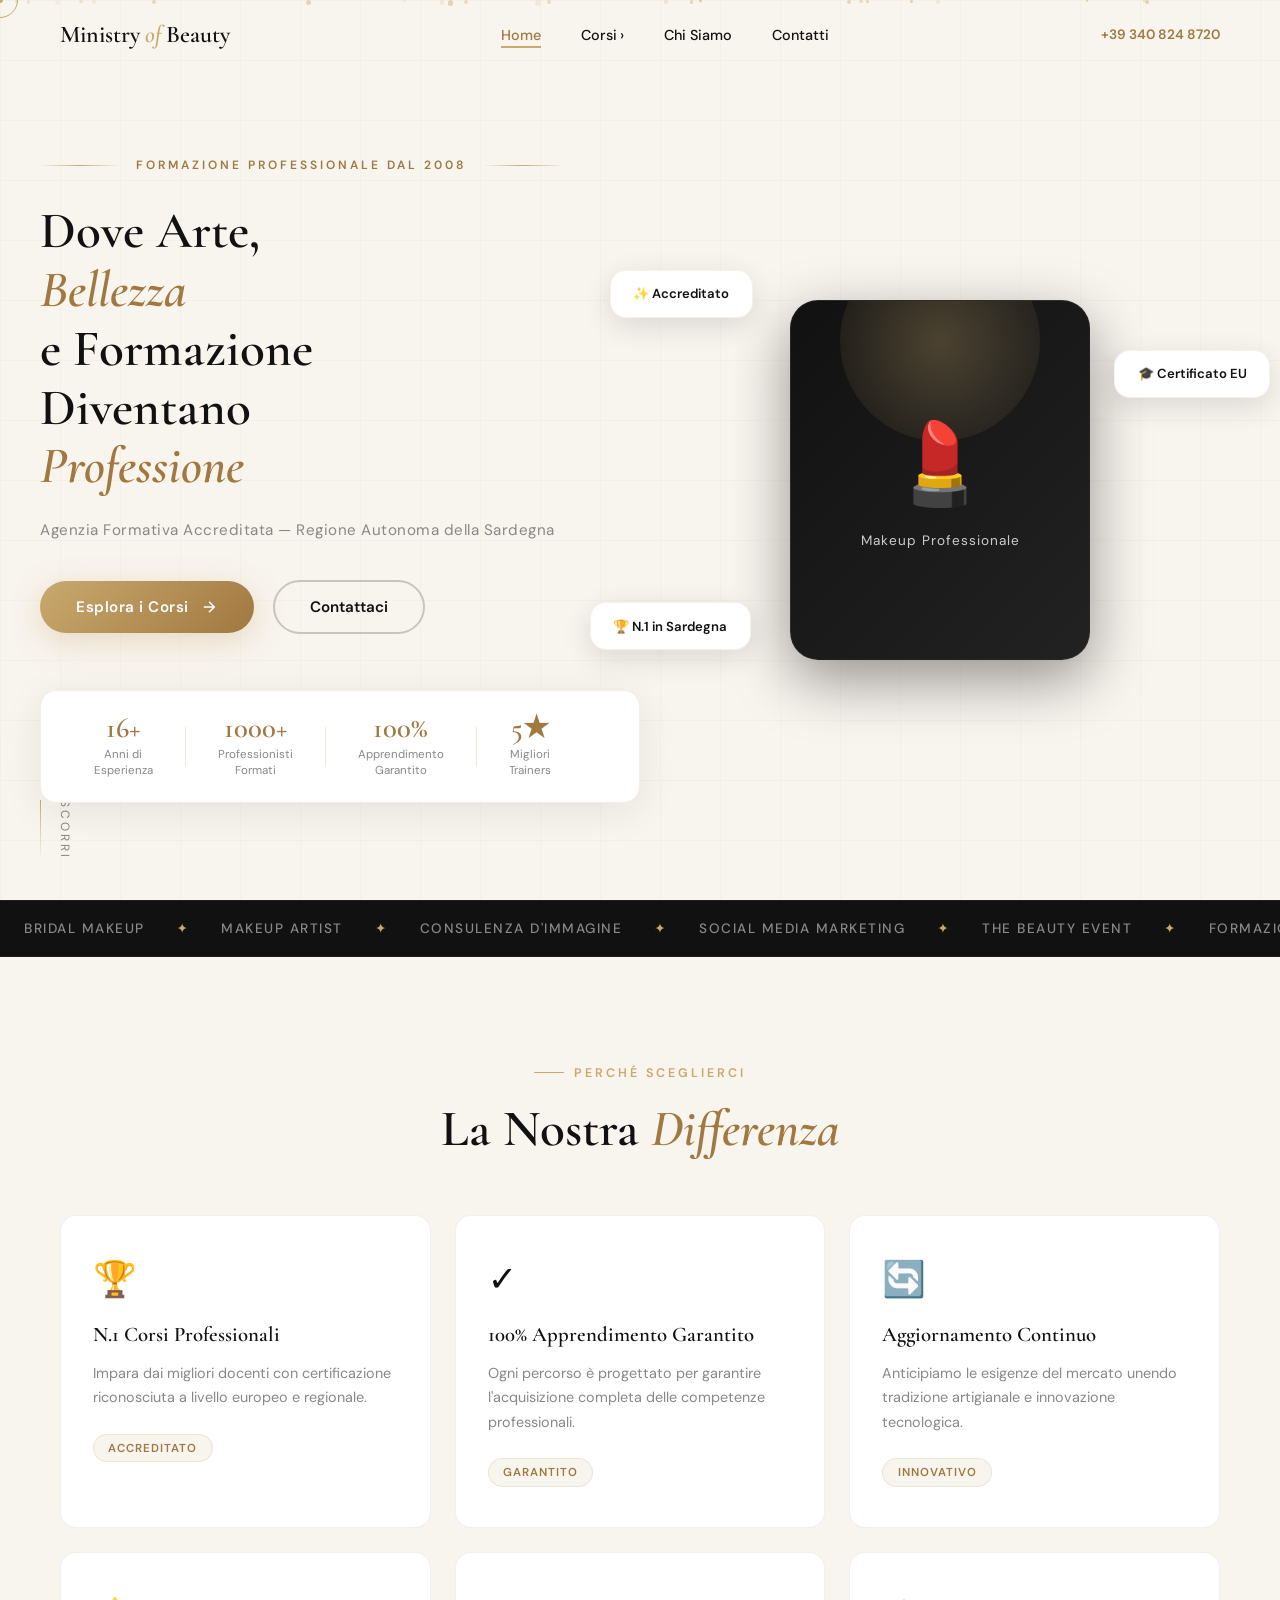
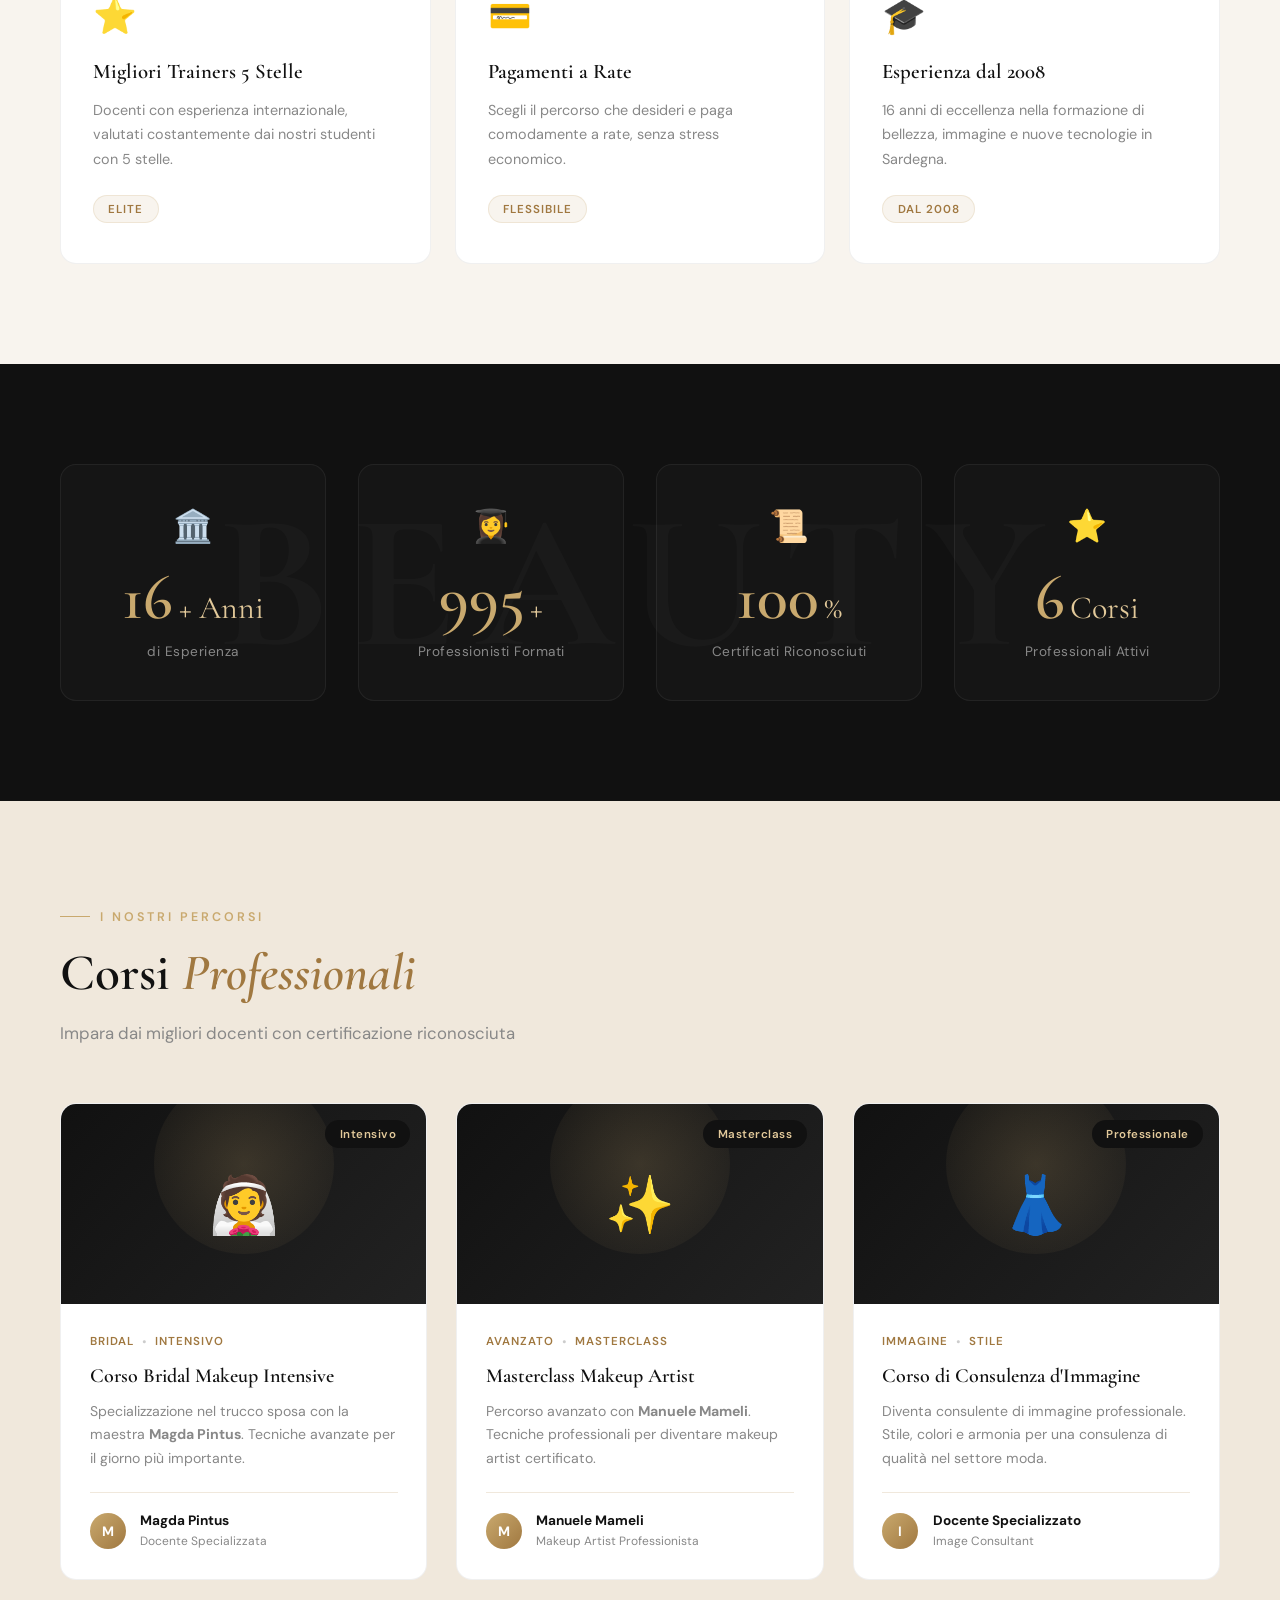
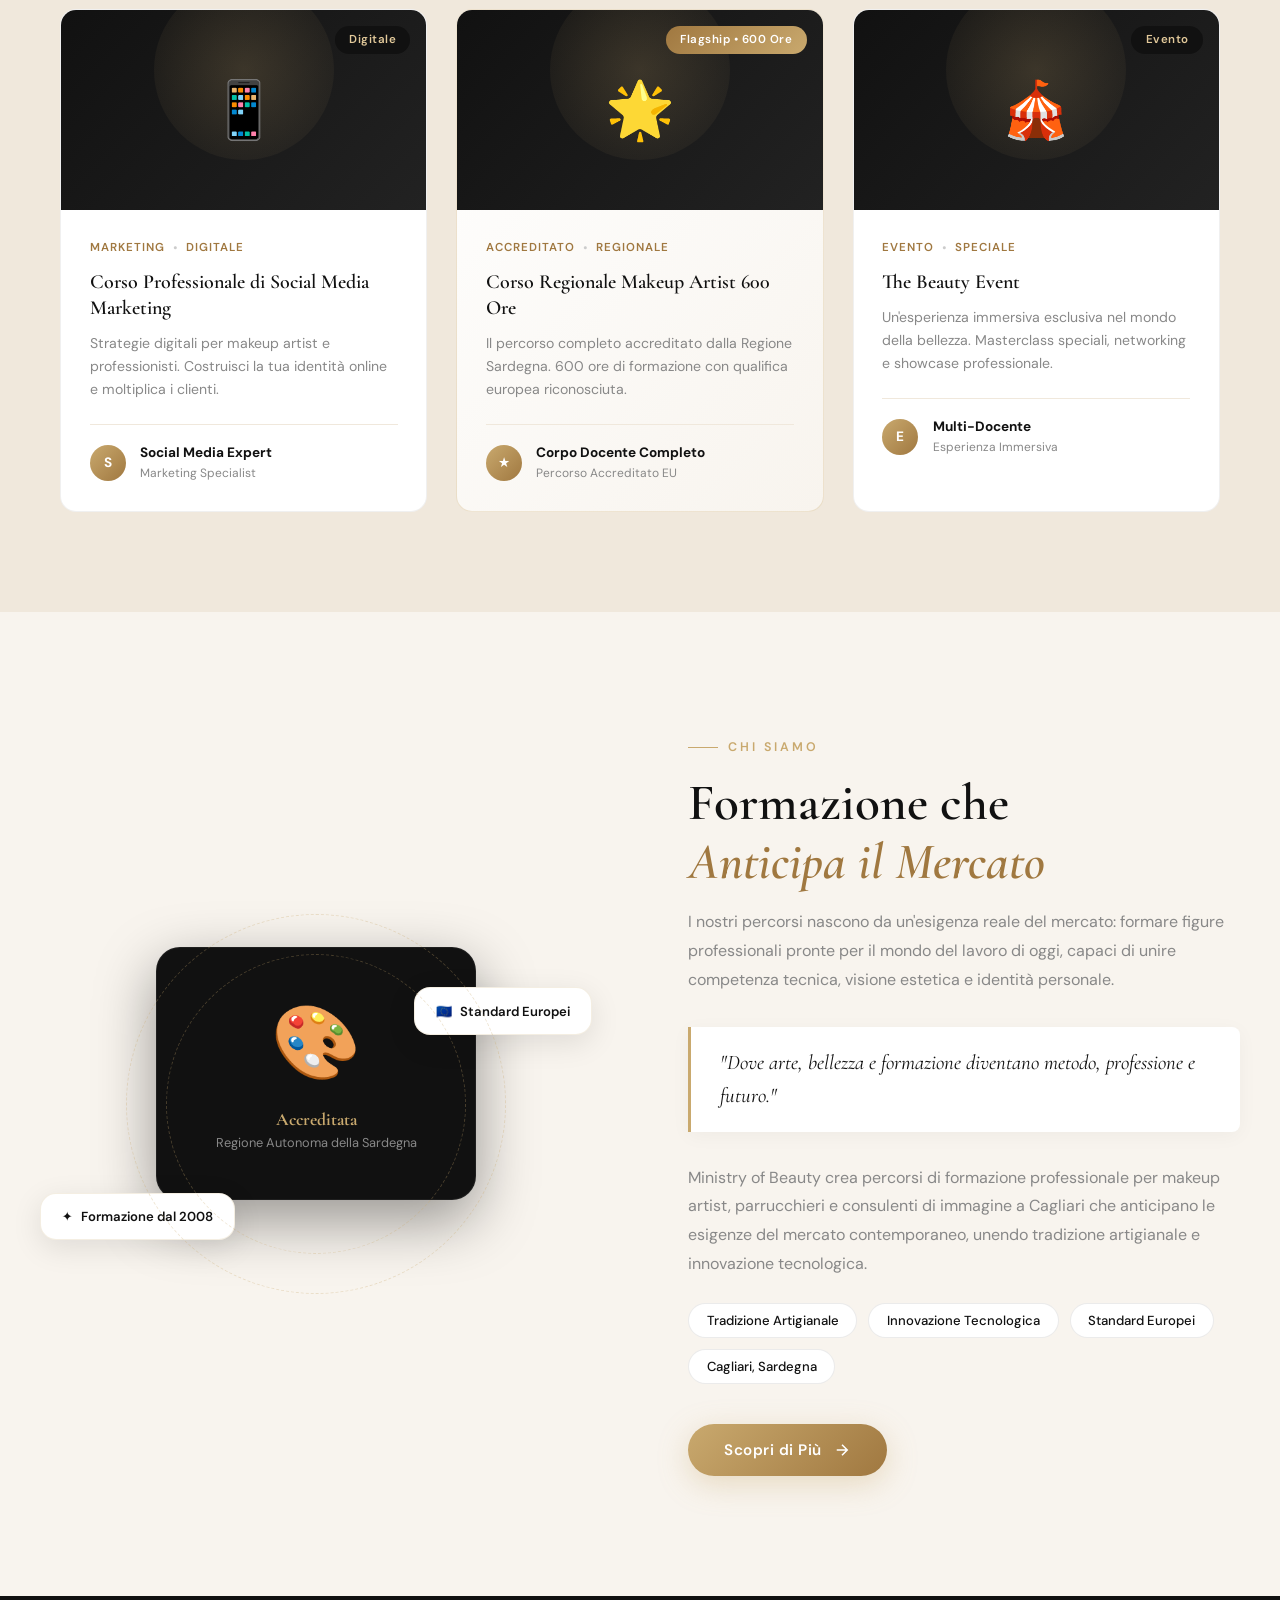
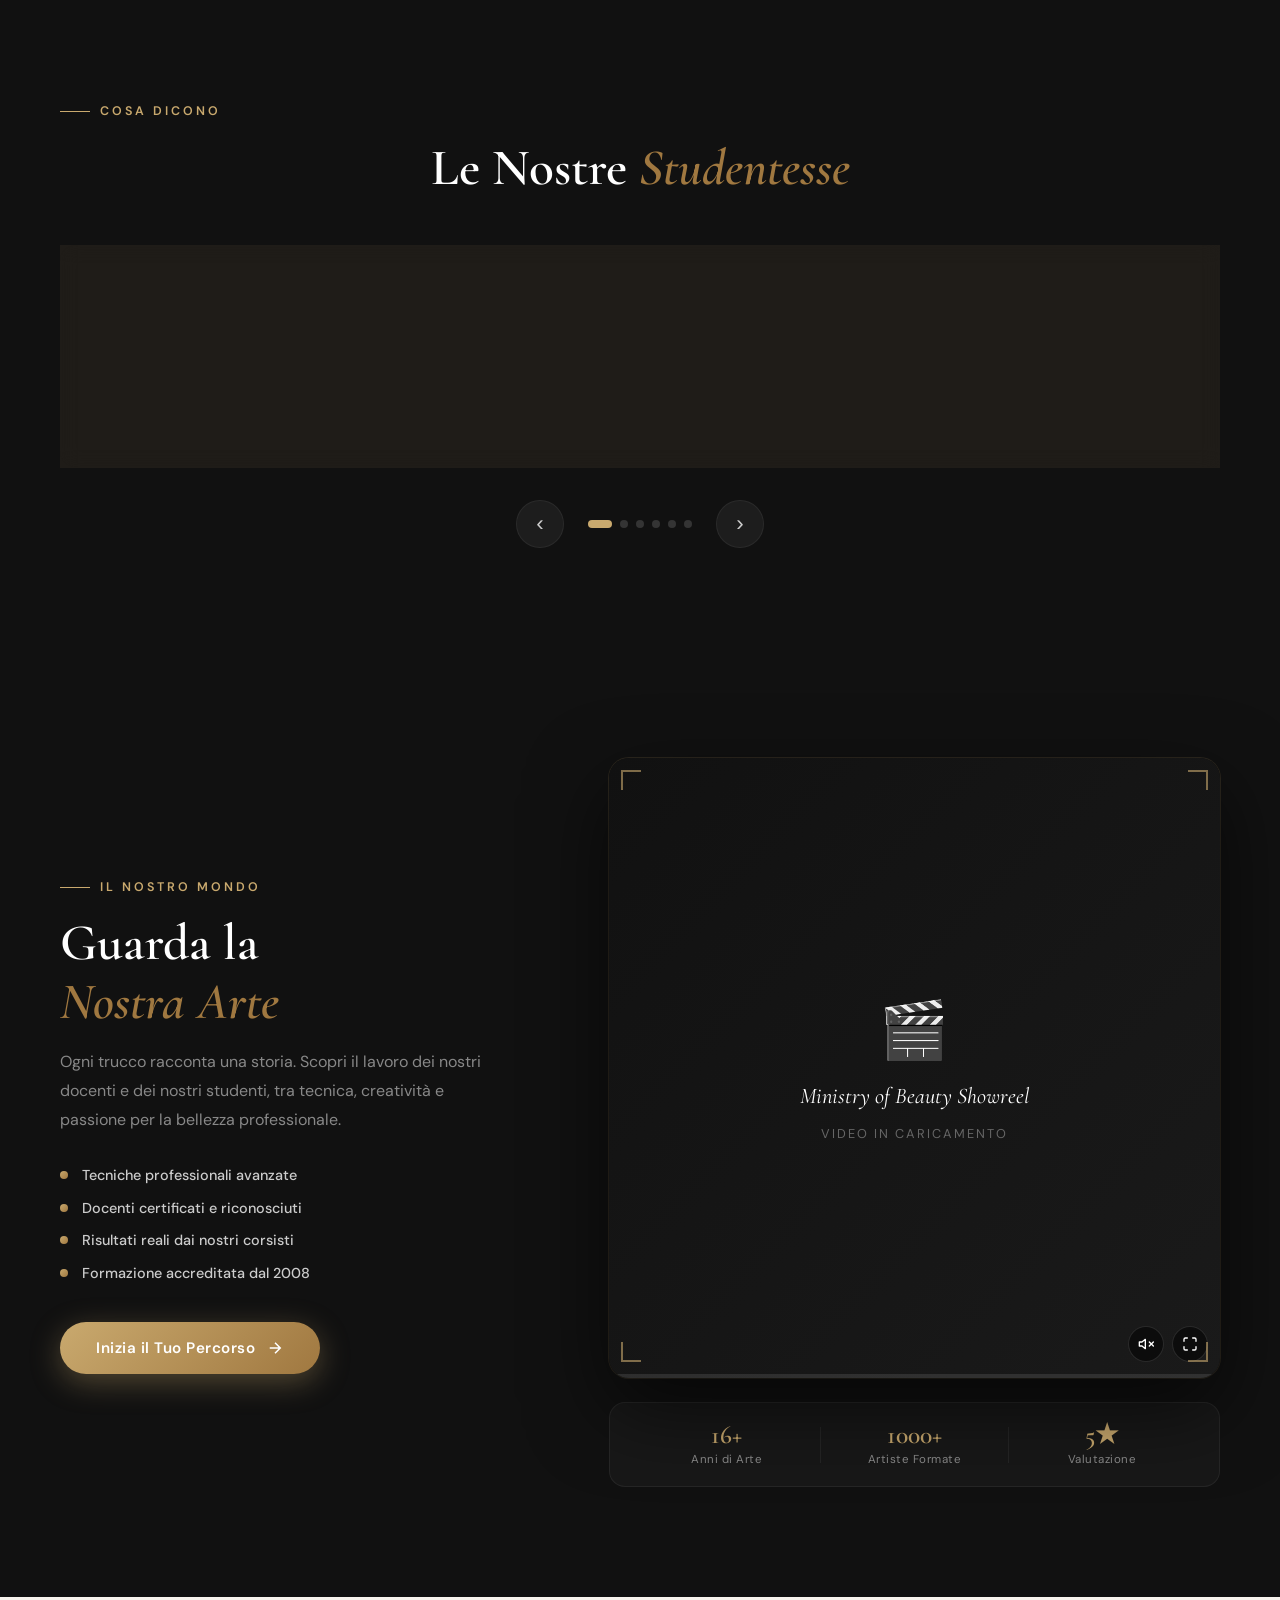
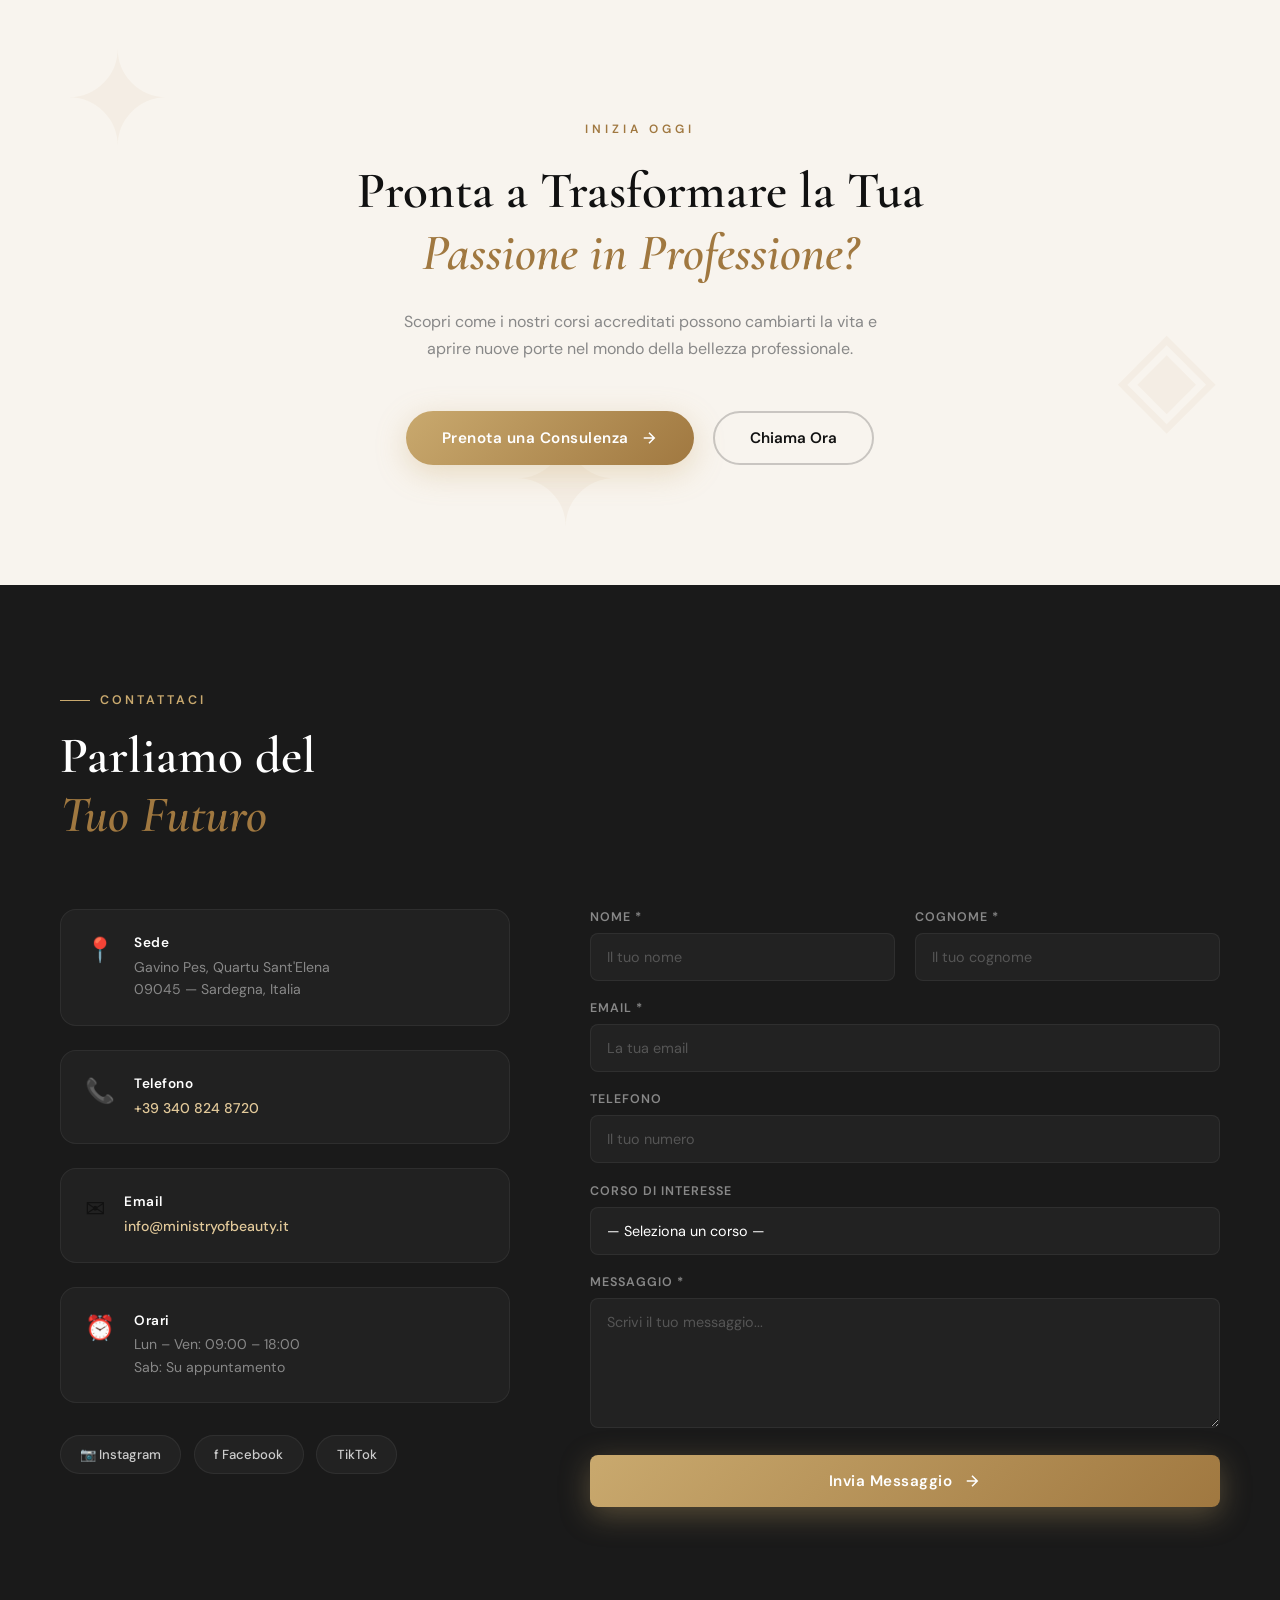
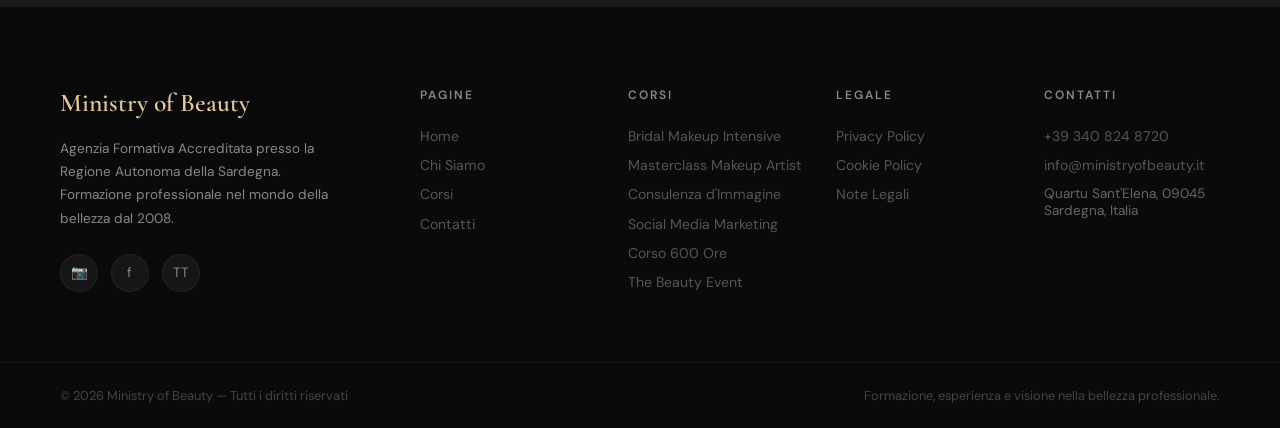
==== commit 03bd6930: "Add Ministry of Beauty logo to navbar, footer and mobile drawer - Navbar: logo image replaces text, " ====
--- a/index-advanced.html
+++ b/index-advanced.html
@@ -28,9 +28,17 @@
 <header class="navbar" id="navbar">
     <div class="nav-inner">
         <a href="#home" class="nav-logo">
-            <span class="logo-ministry">Ministry</span>
-            <span class="logo-of">of</span>
-            <span class="logo-beauty">Beauty</span>
+            <img
+                src="https://www.ministryofbeauty.it/wp-content/uploads/2026/01/EE0A1C7A-861E-46CD-BA02-A0320CE15C5E-removebg-preview-e1767763801723.png"
+                alt="Ministry of Beauty Logo"
+                class="nav-logo-img"
+                onerror="this.style.display='none'; this.nextElementSibling.style.display='flex';"
+            >
+            <span class="nav-logo-fallback">
+                <span class="logo-ministry">Ministry</span>
+                <span class="logo-of">of</span>
+                <span class="logo-beauty">Beauty</span>
+            </span>
         </a>
 
         <nav class="nav-menu" id="navMenu">
@@ -61,7 +69,15 @@
 
 <!-- MOBILE DRAWER -->
 <div class="mobile-drawer" id="mobileDrawer">
-    <button class="drawer-close" id="drawerClose">✕</button>
+    <div class="drawer-header">
+        <img
+            src="https://www.ministryofbeauty.it/wp-content/uploads/2026/01/EE0A1C7A-861E-46CD-BA02-A0320CE15C5E-removebg-preview-e1767763801723.png"
+            alt="Ministry of Beauty"
+            class="drawer-logo"
+            onerror="this.style.display='none';"
+        >
+        <button class="drawer-close" id="drawerClose">✕</button>
+    </div>
     <nav class="drawer-nav">
         <a href="#home" class="drawer-link">Home</a>
         <a href="#corsi" class="drawer-link">Corsi</a>
@@ -798,7 +814,15 @@
     <div class="footer-top">
         <div class="section-container">
             <div class="footer-brand">
-                <div class="footer-logo">Ministry of Beauty</div>
+                <div class="footer-logo">
+                    <img
+                        src="https://www.ministryofbeauty.it/wp-content/uploads/2026/01/EE0A1C7A-861E-46CD-BA02-A0320CE15C5E-removebg-preview-e1767763801723.png"
+                        alt="Ministry of Beauty Logo"
+                        class="footer-logo-img"
+                        onerror="this.style.display='none'; this.nextElementSibling.style.display='block';"
+                    >
+                    <span class="footer-logo-fallback">Ministry of Beauty</span>
+                </div>
                 <p>Agenzia Formativa Accreditata presso la Regione Autonoma della Sardegna. Formazione professionale nel mondo della bellezza dal 2008.</p>
                 <div class="footer-socials">
                     <a href="#">📷</a>
--- a/styles.css
+++ b/styles.css
@@ -282,6 +282,63 @@
 
 .logo-of { color: var(--gold); font-style: italic; }
 
+/* Logo image — navbar */
+.nav-logo-img {
+  height: 52px;
+  width: auto;
+  object-fit: contain;
+  display: block;
+  transition: opacity 0.3s ease, transform 0.3s ease;
+  filter: drop-shadow(0 2px 8px rgba(0,0,0,0.08));
+}
+
+.navbar.scrolled .nav-logo-img {
+  height: 44px;
+}
+
+.nav-logo:hover .nav-logo-img {
+  opacity: 0.85;
+  transform: scale(1.03);
+}
+
+/* Fallback text logo (shown only if image fails) */
+.nav-logo-fallback {
+  display: none;
+  font-family: var(--font-serif);
+  font-size: 1.5rem;
+  font-weight: 600;
+  gap: 0.3rem;
+  color: var(--dark);
+  align-items: baseline;
+}
+
+/* Logo image — footer */
+.footer-logo-img {
+  height: 70px;
+  width: auto;
+  object-fit: contain;
+  display: block;
+  margin-bottom: 1.2rem;
+  /* invert to white so it shows on dark footer */
+  filter: brightness(0) invert(1) drop-shadow(0 2px 12px rgba(201,169,110,0.3));
+  transition: filter 0.3s ease, opacity 0.3s ease;
+  opacity: 0.9;
+}
+
+.footer-logo-img:hover {
+  filter: brightness(0) invert(1) drop-shadow(0 4px 20px rgba(201,169,110,0.6));
+  opacity: 1;
+}
+
+.footer-logo-fallback {
+  display: none;
+  font-family: var(--font-serif);
+  font-size: 1.6rem;
+  font-weight: 600;
+  color: var(--gold-light);
+  margin-bottom: 1.2rem;
+}
+
 .nav-menu {
   display: flex;
   align-items: center;
@@ -409,8 +466,21 @@
 
 .mobile-drawer.open { right: 0; }
 
+.drawer-header {
+  display: flex;
+  align-items: center;
+  justify-content: space-between;
+  margin-bottom: 2.5rem;
+}
+
+.drawer-logo {
+  height: 46px;
+  width: auto;
+  object-fit: contain;
+  filter: drop-shadow(0 2px 6px rgba(0,0,0,0.08));
+}
+
 .drawer-close {
-  align-self: flex-end;
   background: none;
   border: none;
   font-size: 1.5rem;
